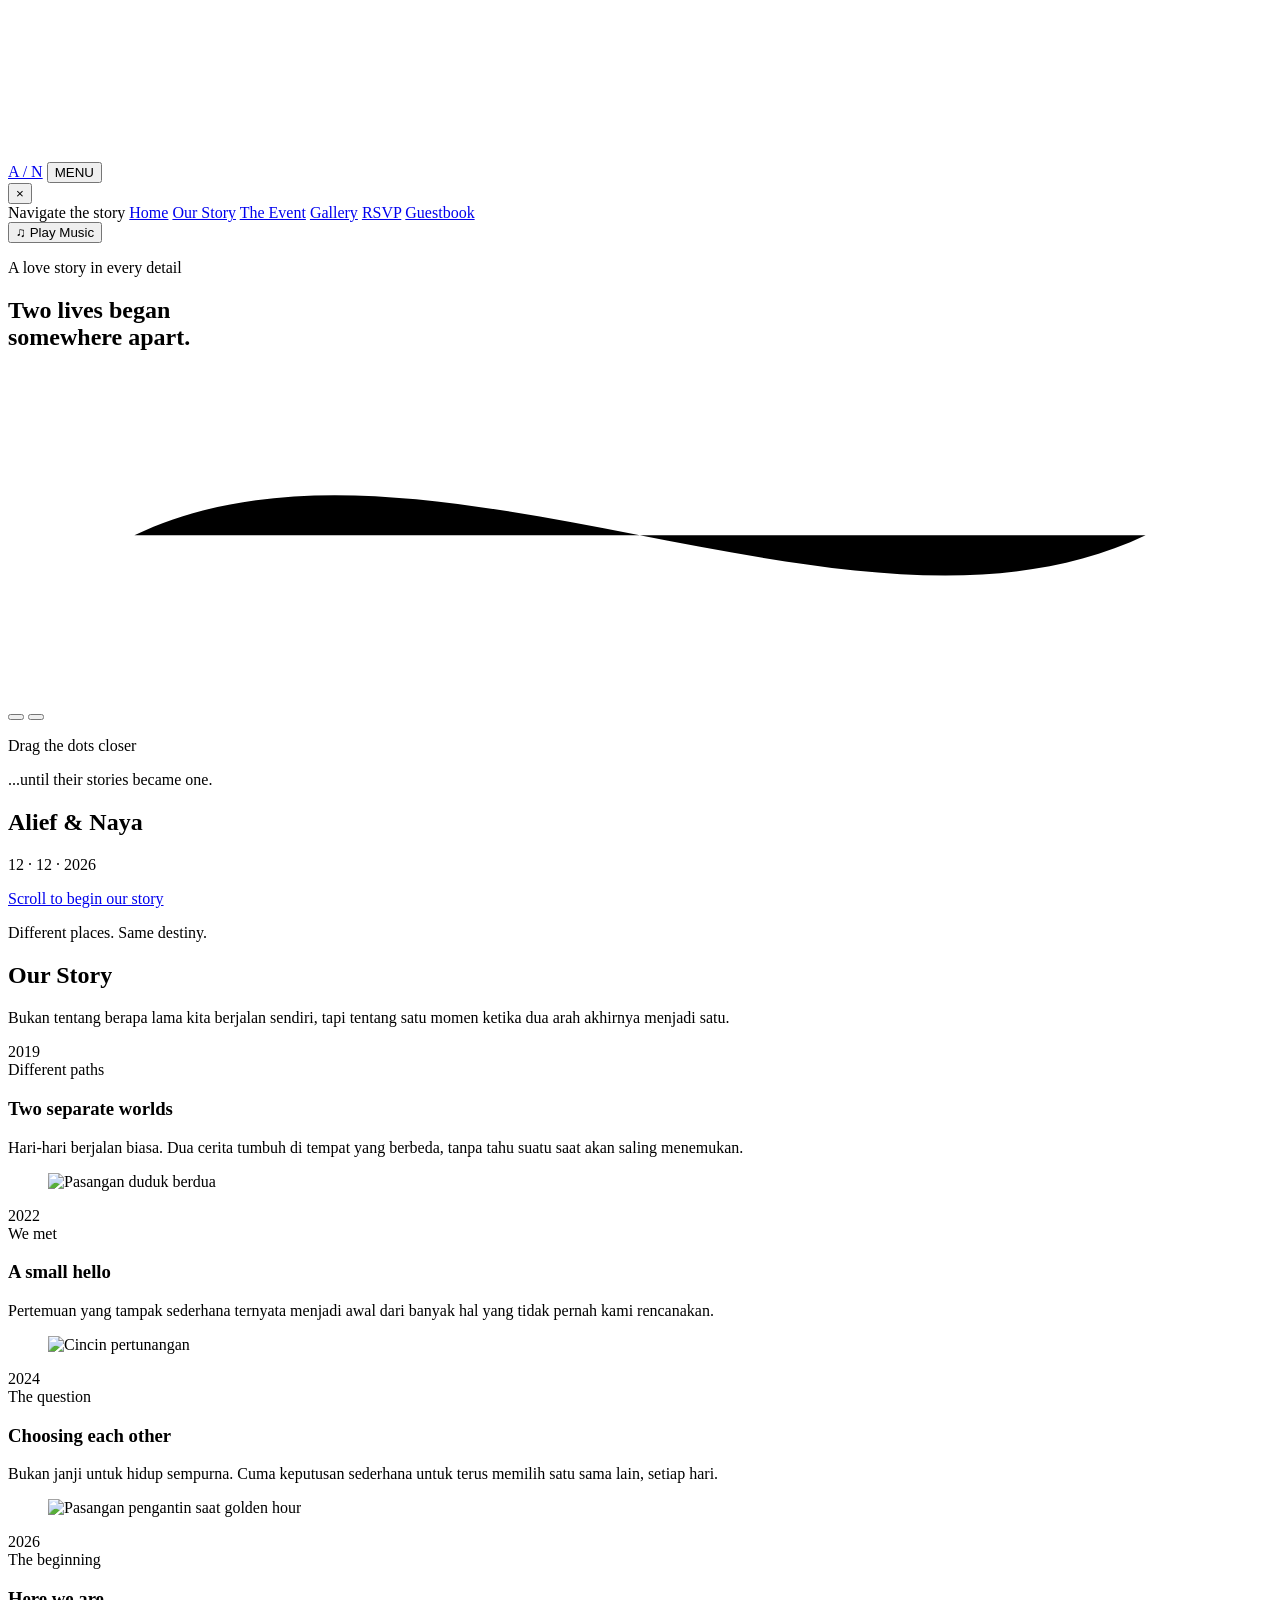
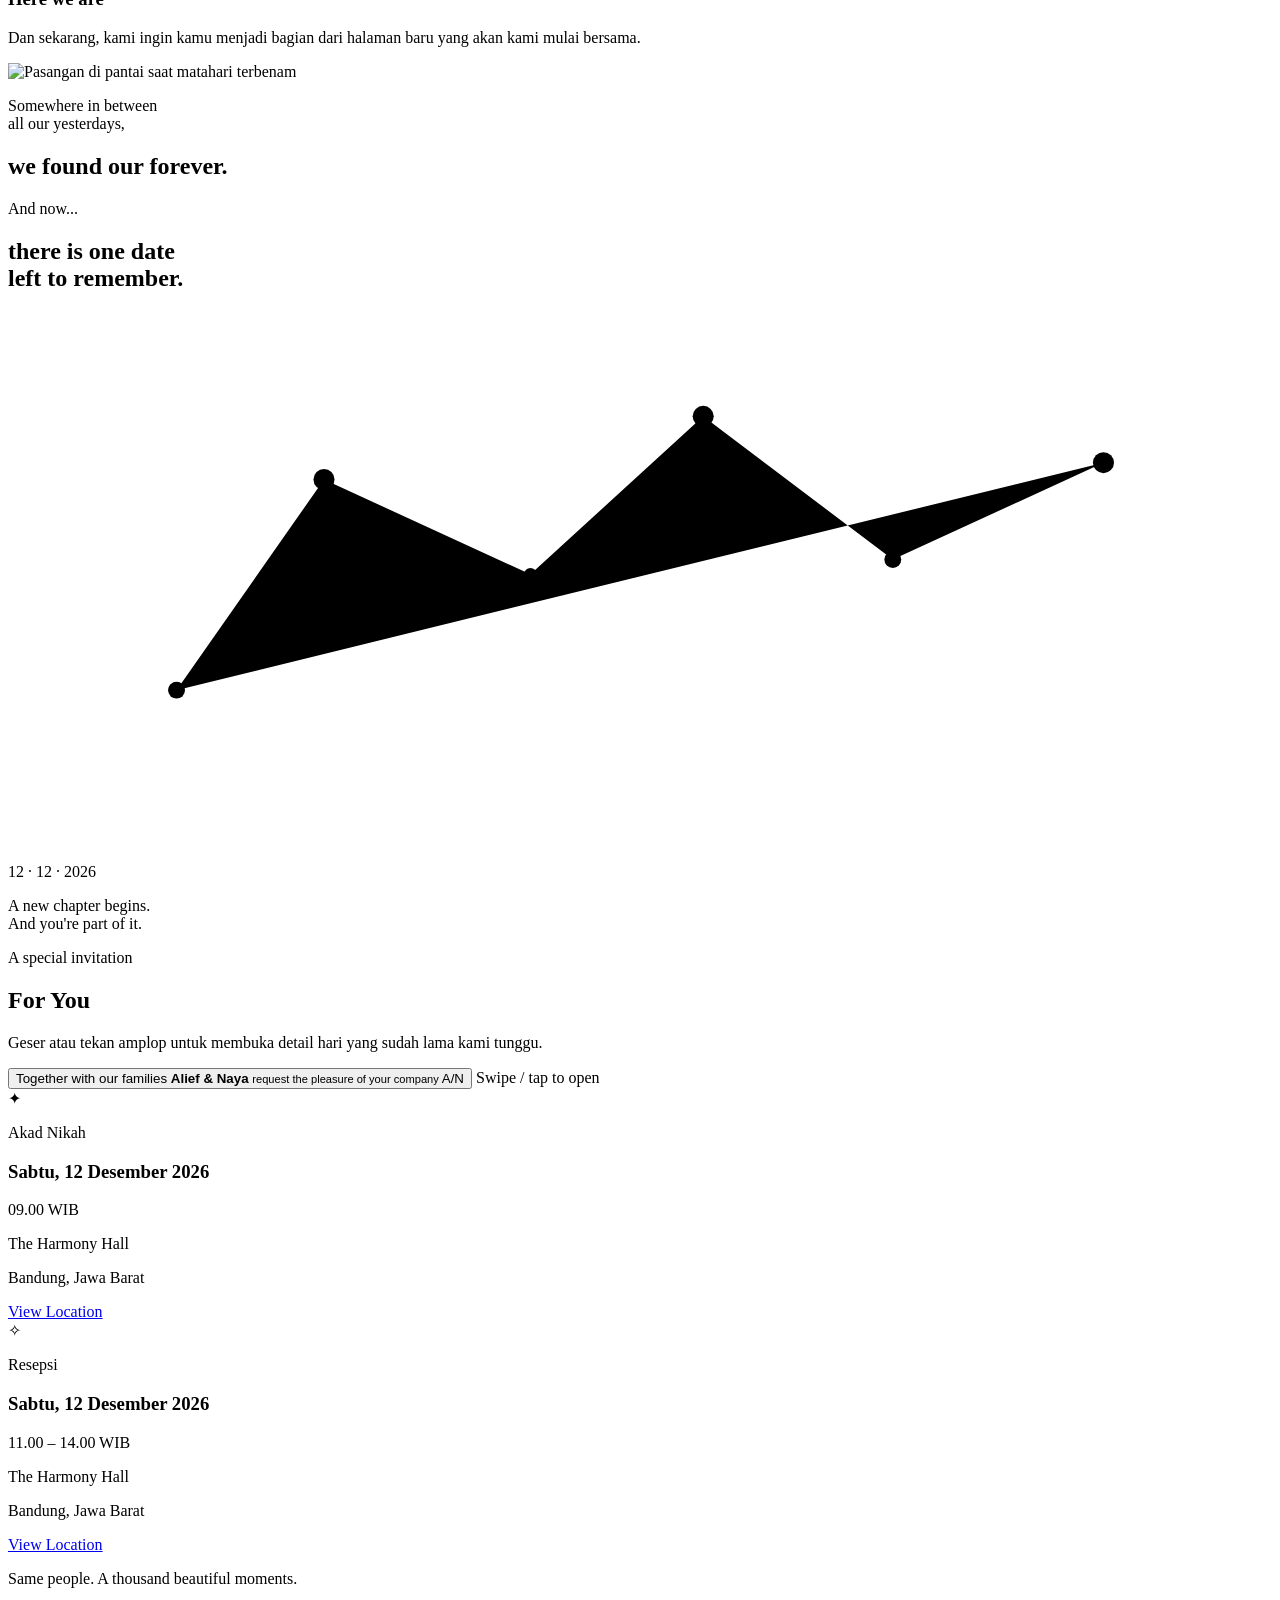
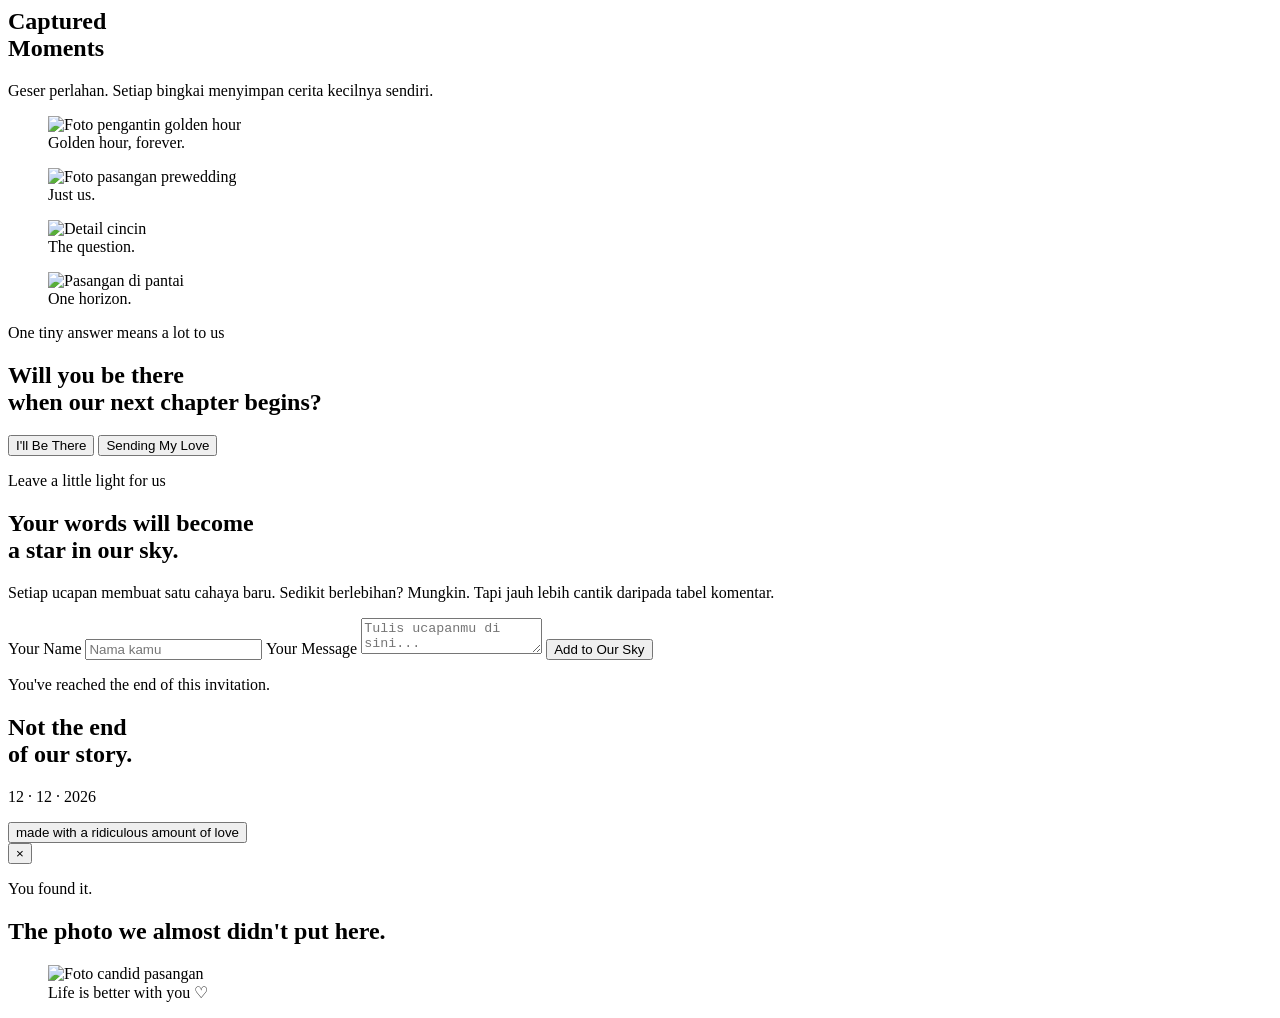
==== index.html @ de4d6153 "feat: add interactive wedding invitation layout" ====
<!doctype html>
<html lang="id">
<head>
  <meta charset="UTF-8" />
  <meta name="viewport" content="width=device-width, initial-scale=1.0" />
  <meta name="theme-color" content="#0c0d0d" />
  <meta name="description" content="Undangan pernikahan interaktif dengan pengalaman sinematik yang ringan dan mobile-first." />
  <title>Alief & Naya — Wedding Invitation</title>
  <link rel="preconnect" href="https://fonts.googleapis.com">
  <link rel="preconnect" href="https://fonts.gstatic.com" crossorigin>
  <link href="https://fonts.googleapis.com/css2?family=Cormorant+Garamond:ital,wght@0,400;0,500;0,600;1,400&family=Manrope:wght@400;500;600&display=swap" rel="stylesheet">
  <link rel="stylesheet" href="./styles.css" />
</head>
<body>
  <canvas id="starfield" aria-hidden="true"></canvas>

  <header class="site-header" id="siteHeader">
    <a href="#opening" class="monogram" aria-label="Kembali ke awal">A / N</a>
    <button class="menu-button" id="menuButton" aria-label="Buka menu" aria-expanded="false">MENU</button>
  </header>

  <nav class="menu-overlay" id="menuOverlay" aria-hidden="true">
    <button class="menu-close" id="menuClose" aria-label="Tutup menu">×</button>
    <div class="menu-inner">
      <span class="eyebrow">Navigate the story</span>
      <a href="#opening">Home</a>
      <a href="#story">Our Story</a>
      <a href="#event">The Event</a>
      <a href="#gallery">Gallery</a>
      <a href="#rsvp">RSVP</a>
      <a href="#guestbook">Guestbook</a>
    </div>
    <button class="music-control" id="musicControl" type="button" aria-pressed="false">
      <span class="music-disc">♫</span>
      <span id="musicLabel">Play Music</span>
    </button>
  </nav>

  <main>
    <section class="section dark opening" id="opening">
      <div class="grain" aria-hidden="true"></div>
      <div class="opening-content">
        <p class="eyebrow reveal-up">A love story in every detail</p>
        <h1 class="opening-title reveal-up">Two lives began<br>somewhere apart.</h1>
        <div class="paths-stage" id="pathsStage" aria-label="Tarik kedua titik agar saling mendekat">
          <svg class="paths-line" viewBox="0 0 1000 260" preserveAspectRatio="none" aria-hidden="true">
            <path id="pathConnector" d="M 100 130 C 330 20, 670 240, 900 130" />
          </svg>
          <button class="life-dot dot-left" id="dotLeft" aria-label="Titik pertama"><span></span></button>
          <button class="life-dot dot-right" id="dotRight" aria-label="Titik kedua"><span></span></button>
          <div class="meeting-flare" id="meetingFlare" aria-hidden="true"></div>
        </div>
        <p class="drag-copy" id="dragCopy">Drag the dots closer</p>
        <div class="names-reveal" id="namesReveal" aria-hidden="true">
          <span class="eyebrow">...until their stories became one.</span>
          <h2>Alief <span>&</span> Naya</h2>
          <p>12 · 12 · 2026</p>
        </div>
        <a class="scroll-cue" href="#story" aria-label="Mulai cerita">
          <span>Scroll to begin our story</span>
          <i></i>
        </a>
      </div>
    </section>

    <section class="section light story" id="story">
      <div class="section-shell story-shell">
        <div class="story-heading section-heading reveal-on-scroll">
          <p class="eyebrow">Different places. Same destiny.</p>
          <h2>Our Story</h2>
          <p class="lead">Bukan tentang berapa lama kita berjalan sendiri, tapi tentang satu momen ketika dua arah akhirnya menjadi satu.</p>
        </div>

        <div class="timeline">
          <div class="timeline-line" aria-hidden="true"><span></span></div>

          <article class="timeline-item left reveal-on-scroll">
            <div class="timeline-year">2019</div>
            <div class="timeline-copy">
              <span class="eyebrow">Different paths</span>
              <h3>Two separate worlds</h3>
              <p>Hari-hari berjalan biasa. Dua cerita tumbuh di tempat yang berbeda, tanpa tahu suatu saat akan saling menemukan.</p>
            </div>
            <figure class="photo-frame portrait">
              <img loading="lazy" decoding="async" src="https://images.unsplash.com/photo-1578359219991-efe67fa63626?auto=format&fit=crop&w=900&q=72" alt="Pasangan duduk berdua" />
            </figure>
          </article>

          <article class="timeline-item right reveal-on-scroll">
            <div class="timeline-year">2022</div>
            <div class="timeline-copy">
              <span class="eyebrow">We met</span>
              <h3>A small hello</h3>
              <p>Pertemuan yang tampak sederhana ternyata menjadi awal dari banyak hal yang tidak pernah kami rencanakan.</p>
            </div>
            <figure class="photo-frame square">
              <img loading="lazy" decoding="async" src="https://images.unsplash.com/photo-1529519195486-16945f0fb37f?auto=format&fit=crop&w=900&q=72" alt="Cincin pertunangan" />
            </figure>
          </article>

          <article class="timeline-item left reveal-on-scroll">
            <div class="timeline-year">2024</div>
            <div class="timeline-copy">
              <span class="eyebrow">The question</span>
              <h3>Choosing each other</h3>
              <p>Bukan janji untuk hidup sempurna. Cuma keputusan sederhana untuk terus memilih satu sama lain, setiap hari.</p>
            </div>
            <figure class="photo-frame landscape">
              <img loading="lazy" decoding="async" src="https://images.unsplash.com/photo-1761211488173-a7154314420a?auto=format&fit=crop&w=1100&q=72" alt="Pasangan pengantin saat golden hour" />
            </figure>
          </article>

          <article class="timeline-item right finale reveal-on-scroll">
            <div class="timeline-year">2026</div>
            <div class="timeline-copy">
              <span class="eyebrow">The beginning</span>
              <h3>Here we are</h3>
              <p>Dan sekarang, kami ingin kamu menjadi bagian dari halaman baru yang akan kami mulai bersama.</p>
            </div>
          </article>
        </div>
      </div>
    </section>

    <section class="section photo-story" aria-label="Momen cerita">
      <img class="story-backdrop" loading="lazy" decoding="async" src="https://images.unsplash.com/photo-1768611263523-66d8eedcfcf7?auto=format&fit=crop&w=1600&q=74" alt="Pasangan di pantai saat matahari terbenam" />
      <div class="photo-story-overlay"></div>
      <div class="photo-story-copy reveal-on-scroll">
        <p>Somewhere in between<br>all our yesterdays,</p>
        <h2>we found our forever.</h2>
      </div>
    </section>

    <section class="section dark date-scene" id="dateScene">
      <div class="date-inner reveal-on-scroll">
        <p class="eyebrow">And now...</p>
        <h2>there is one date<br>left to remember.</h2>
        <div class="constellation" aria-hidden="true">
          <svg viewBox="0 0 600 260">
            <path d="M80 180 L150 80 L248 125 L330 50 L420 118 L520 72" />
            <circle cx="80" cy="180" r="4" />
            <circle cx="150" cy="80" r="5" />
            <circle cx="248" cy="125" r="3" />
            <circle cx="330" cy="50" r="5" />
            <circle cx="420" cy="118" r="4" />
            <circle cx="520" cy="72" r="5" />
          </svg>
        </div>
        <div class="wedding-date">12 · 12 · 2026</div>
        <p class="date-note">A new chapter begins.<br>And you're part of it.</p>
      </div>
    </section>

    <section class="section invitation-section" id="event">
      <div class="invitation-wrap">
        <div class="invitation-intro reveal-on-scroll">
          <p class="eyebrow">A special invitation</p>
          <h2>For You</h2>
          <p>Geser atau tekan amplop untuk membuka detail hari yang sudah lama kami tunggu.</p>
        </div>

        <div class="envelope-stage reveal-on-scroll" id="envelopeStage">
          <button class="envelope" id="envelope" type="button" aria-expanded="false" aria-label="Buka undangan">
            <span class="envelope-back"></span>
            <span class="letter-card">
              <span class="eyebrow">Together with our families</span>
              <strong>Alief & Naya</strong>
              <small>request the pleasure of your company</small>
            </span>
            <span class="envelope-front"></span>
            <span class="envelope-flap"></span>
            <span class="wax-seal">A/N</span>
          </button>
          <span class="swipe-hint">Swipe / tap to open</span>
        </div>

        <div class="event-cards" id="eventCards">
          <article class="event-card reveal-on-scroll">
            <span class="event-icon">✦</span>
            <p class="eyebrow">Akad Nikah</p>
            <h3>Sabtu, 12 Desember 2026</h3>
            <p>09.00 WIB</p>
            <div class="event-divider"></div>
            <p class="venue">The Harmony Hall</p>
            <p>Bandung, Jawa Barat</p>
            <a class="pill-button" href="https://maps.google.com" target="_blank" rel="noreferrer">View Location</a>
          </article>

          <article class="event-card reveal-on-scroll">
            <span class="event-icon">✧</span>
            <p class="eyebrow">Resepsi</p>
            <h3>Sabtu, 12 Desember 2026</h3>
            <p>11.00 – 14.00 WIB</p>
            <div class="event-divider"></div>
            <p class="venue">The Harmony Hall</p>
            <p>Bandung, Jawa Barat</p>
            <a class="pill-button" href="https://maps.google.com" target="_blank" rel="noreferrer">View Location</a>
          </article>
        </div>
      </div>
    </section>

    <section class="section dark gallery-section" id="gallery">
      <div class="section-shell gallery-shell">
        <div class="gallery-heading reveal-on-scroll">
          <p class="eyebrow">Same people. A thousand beautiful moments.</p>
          <h2>Captured<br>Moments</h2>
          <p>Geser perlahan. Setiap bingkai menyimpan cerita kecilnya sendiri.</p>
        </div>

        <div class="gallery-track" id="galleryTrack" tabindex="0" aria-label="Galeri foto">
          <figure class="gallery-card tilt-a">
            <img loading="lazy" decoding="async" src="https://images.unsplash.com/photo-1761211488173-a7154314420a?auto=format&fit=crop&w=900&q=72" alt="Foto pengantin golden hour" />
            <figcaption>Golden hour, forever.</figcaption>
          </figure>
          <figure class="gallery-card tilt-b">
            <img loading="lazy" decoding="async" src="https://images.unsplash.com/photo-1578359219991-efe67fa63626?auto=format&fit=crop&w=900&q=72" alt="Foto pasangan prewedding" />
            <figcaption>Just us.</figcaption>
          </figure>
          <figure class="gallery-card tilt-c">
            <img loading="lazy" decoding="async" src="https://images.unsplash.com/photo-1529519195486-16945f0fb37f?auto=format&fit=crop&w=900&q=72" alt="Detail cincin" />
            <figcaption>The question.</figcaption>
          </figure>
          <figure class="gallery-card tilt-a">
            <img loading="lazy" decoding="async" src="https://images.unsplash.com/photo-1768611263523-66d8eedcfcf7?auto=format&fit=crop&w=900&q=72" alt="Pasangan di pantai" />
            <figcaption>One horizon.</figcaption>
          </figure>
        </div>

        <div class="gallery-progress" aria-hidden="true"><span id="galleryProgress"></span></div>
      </div>
    </section>

    <section class="section light rsvp-section" id="rsvp">
      <div class="rsvp-inner reveal-on-scroll">
        <p class="eyebrow">One tiny answer means a lot to us</p>
        <h2>Will you be there<br>when our next chapter begins?</h2>
        <div class="rsvp-buttons" role="group" aria-label="Konfirmasi kehadiran">
          <button class="rsvp-option primary" data-rsvp="hadir">I'll Be There</button>
          <button class="rsvp-option secondary" data-rsvp="tidak">Sending My Love</button>
        </div>
        <p class="rsvp-response" id="rsvpResponse" aria-live="polite"></p>
      </div>
    </section>

    <section class="section dark guestbook-section" id="guestbook">
      <div class="section-shell guestbook-shell">
        <div class="guestbook-intro reveal-on-scroll">
          <p class="eyebrow">Leave a little light for us</p>
          <h2>Your words will become<br>a star in our sky.</h2>
          <p>Setiap ucapan membuat satu cahaya baru. Sedikit berlebihan? Mungkin. Tapi jauh lebih cantik daripada tabel komentar.</p>
        </div>

        <div class="wish-sky" id="wishSky" aria-label="Langit ucapan tamu"></div>

        <form class="wish-form reveal-on-scroll" id="wishForm">
          <label>
            <span>Your Name</span>
            <input id="guestName" name="guestName" type="text" maxlength="40" placeholder="Nama kamu" required />
          </label>
          <label>
            <span>Your Message</span>
            <textarea id="guestMessage" name="guestMessage" maxlength="180" placeholder="Tulis ucapanmu di sini..." required></textarea>
          </label>
          <button class="pill-button solid" type="submit">Add to Our Sky</button>
        </form>
      </div>
    </section>

    <section class="section dark closing-section" id="closing">
      <div class="closing-inner reveal-on-scroll">
        <div class="closing-constellation" aria-hidden="true">
          <span></span><span></span><span></span><span></span><span></span><span></span>
        </div>
        <p class="eyebrow">You've reached the end of this invitation.</p>
        <h2>Not the end<br>of our story.</h2>
        <p class="closing-date">12 · 12 · 2026</p>
        <button class="secret-trigger" id="secretTrigger" type="button">made with a ridiculous amount of love</button>
        <div class="infinite-line" aria-hidden="true"><span></span></div>
      </div>
    </section>
  </main>

  <div class="secret-modal" id="secretModal" aria-hidden="true">
    <button class="secret-close" id="secretClose" aria-label="Tutup foto rahasia">×</button>
    <div class="secret-card">
      <p class="eyebrow">You found it.</p>
      <h2>The photo we almost didn't put here.</h2>
      <figure>
        <img loading="lazy" decoding="async" src="https://images.unsplash.com/photo-1578359219991-efe67fa63626?auto=format&fit=crop&w=1000&q=76" alt="Foto candid pasangan" />
        <figcaption>Life is better with you ♡</figcaption>
      </figure>
    </div>
  </div>

  <audio id="backgroundMusic" preload="none" loop>
    <!-- Ganti src dengan file musik milikmu sendiri. -->
  </audio>

  <script src="./script.js" defer></script>
</body>
</html>
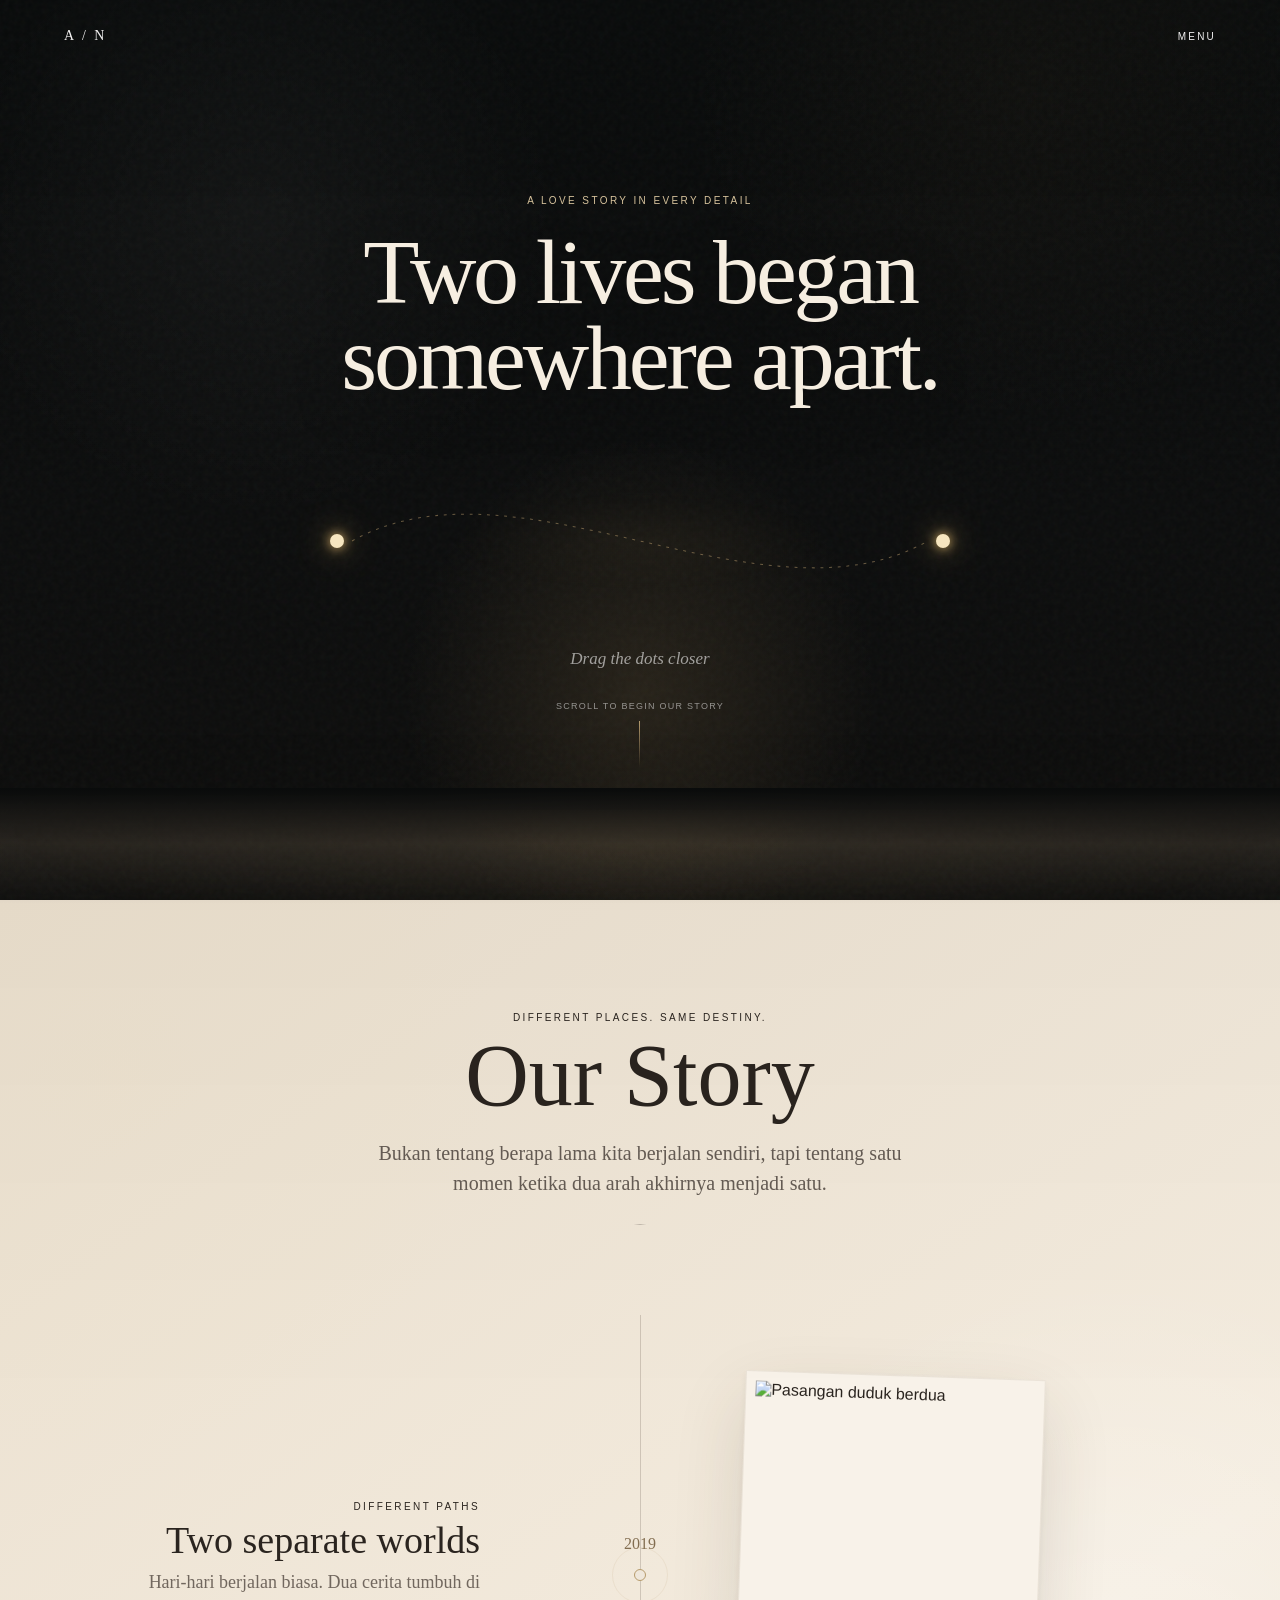
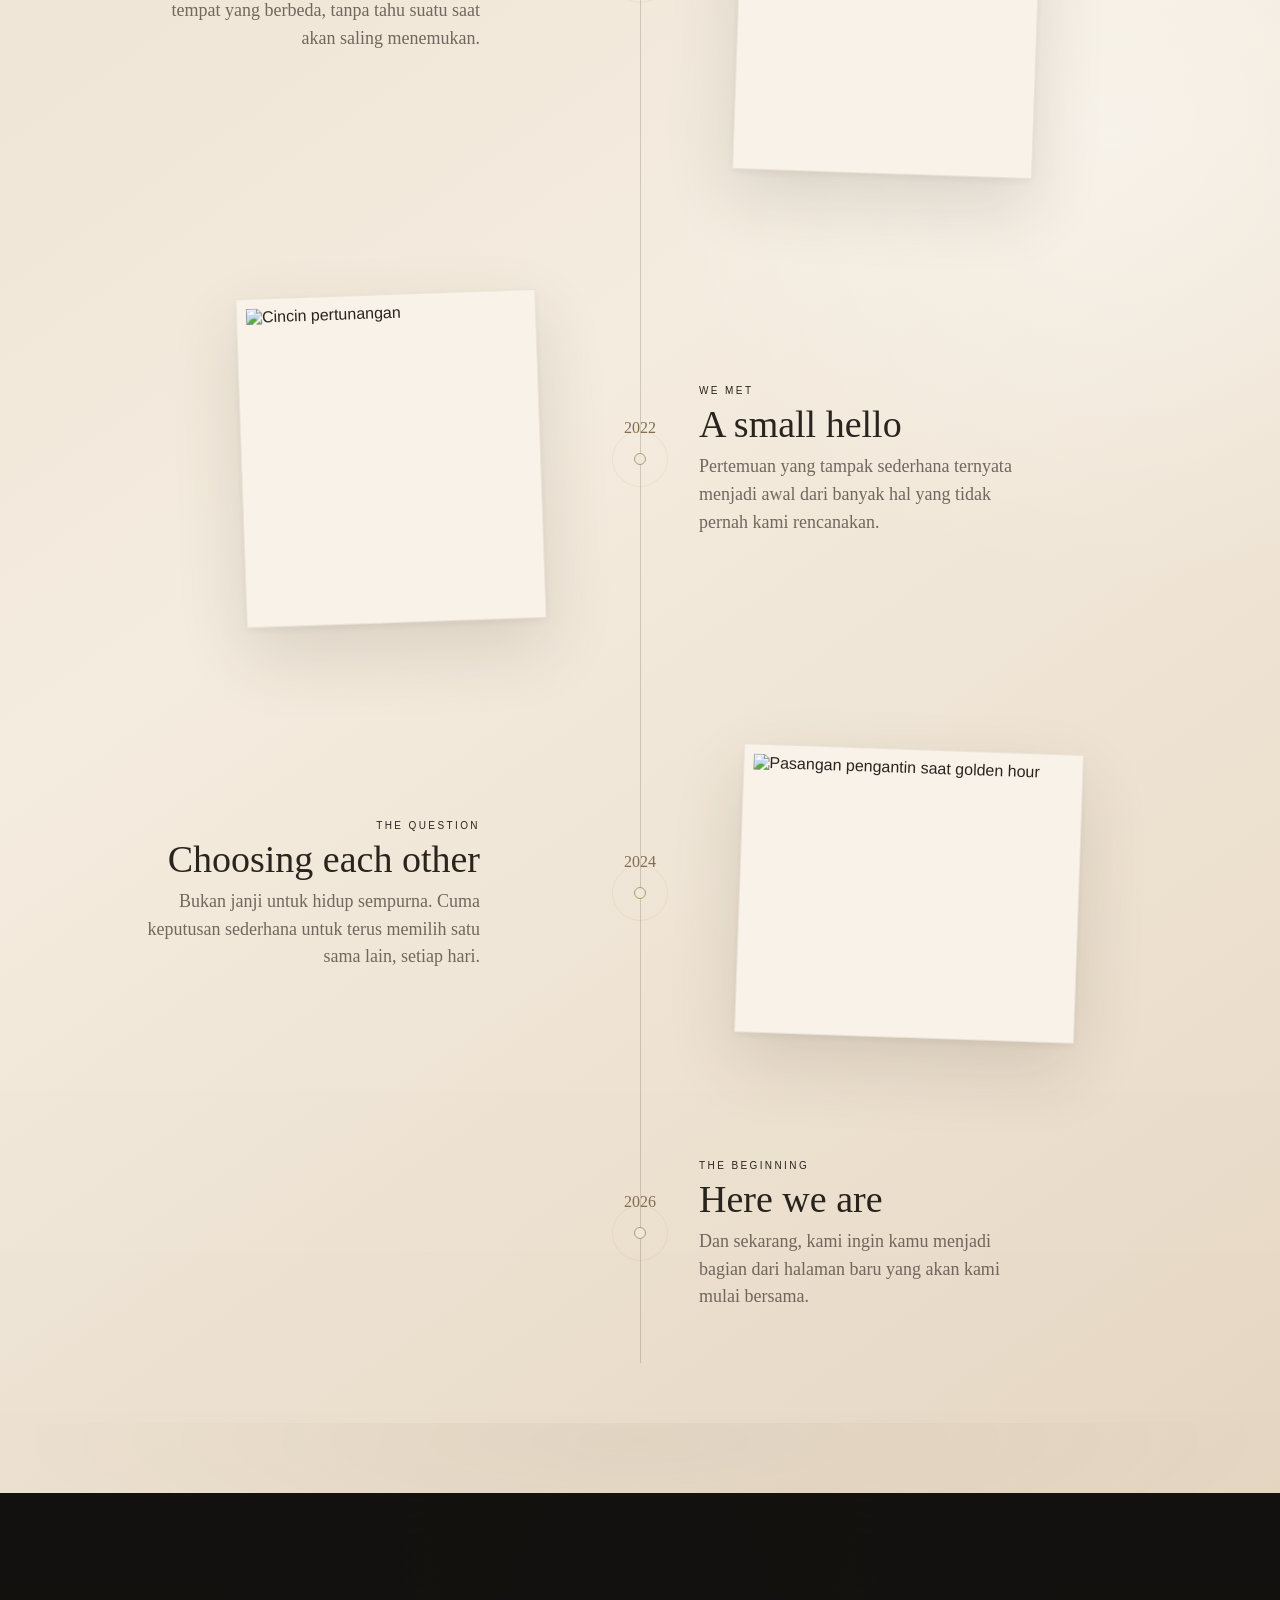
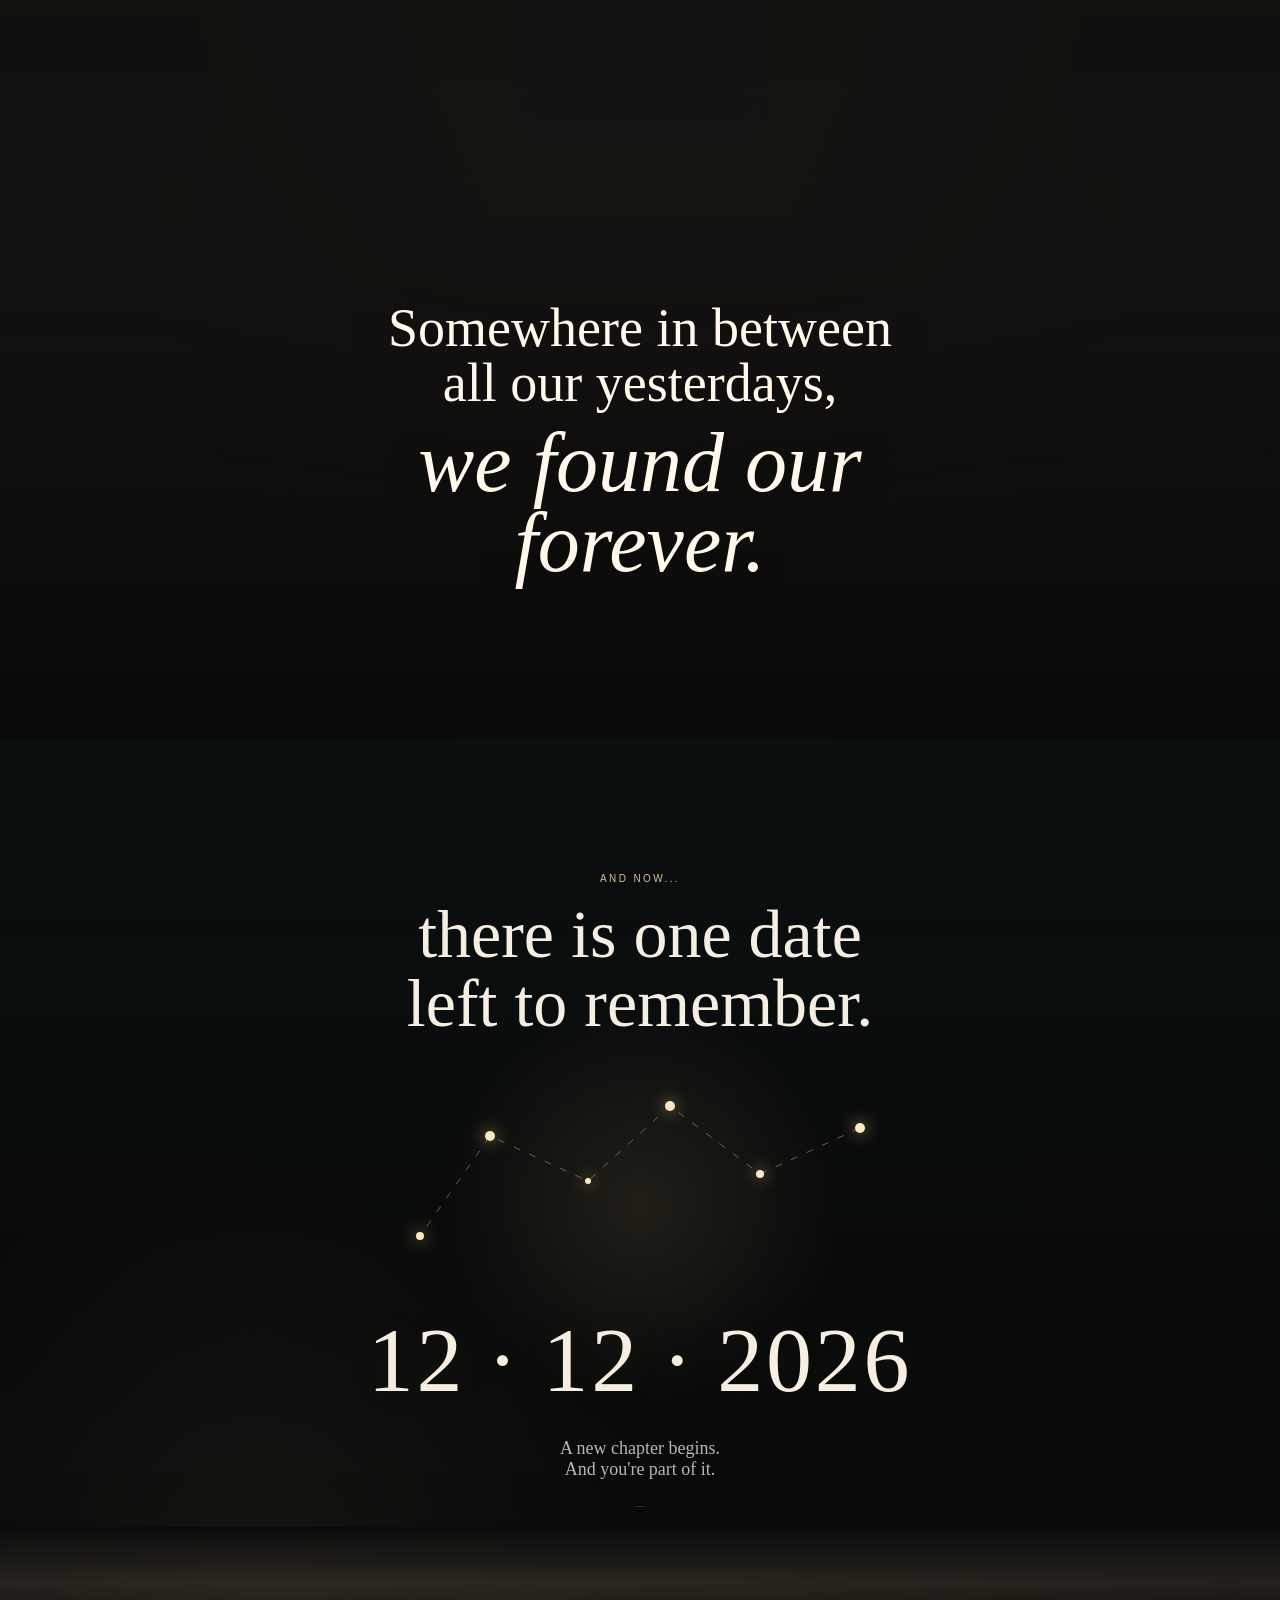
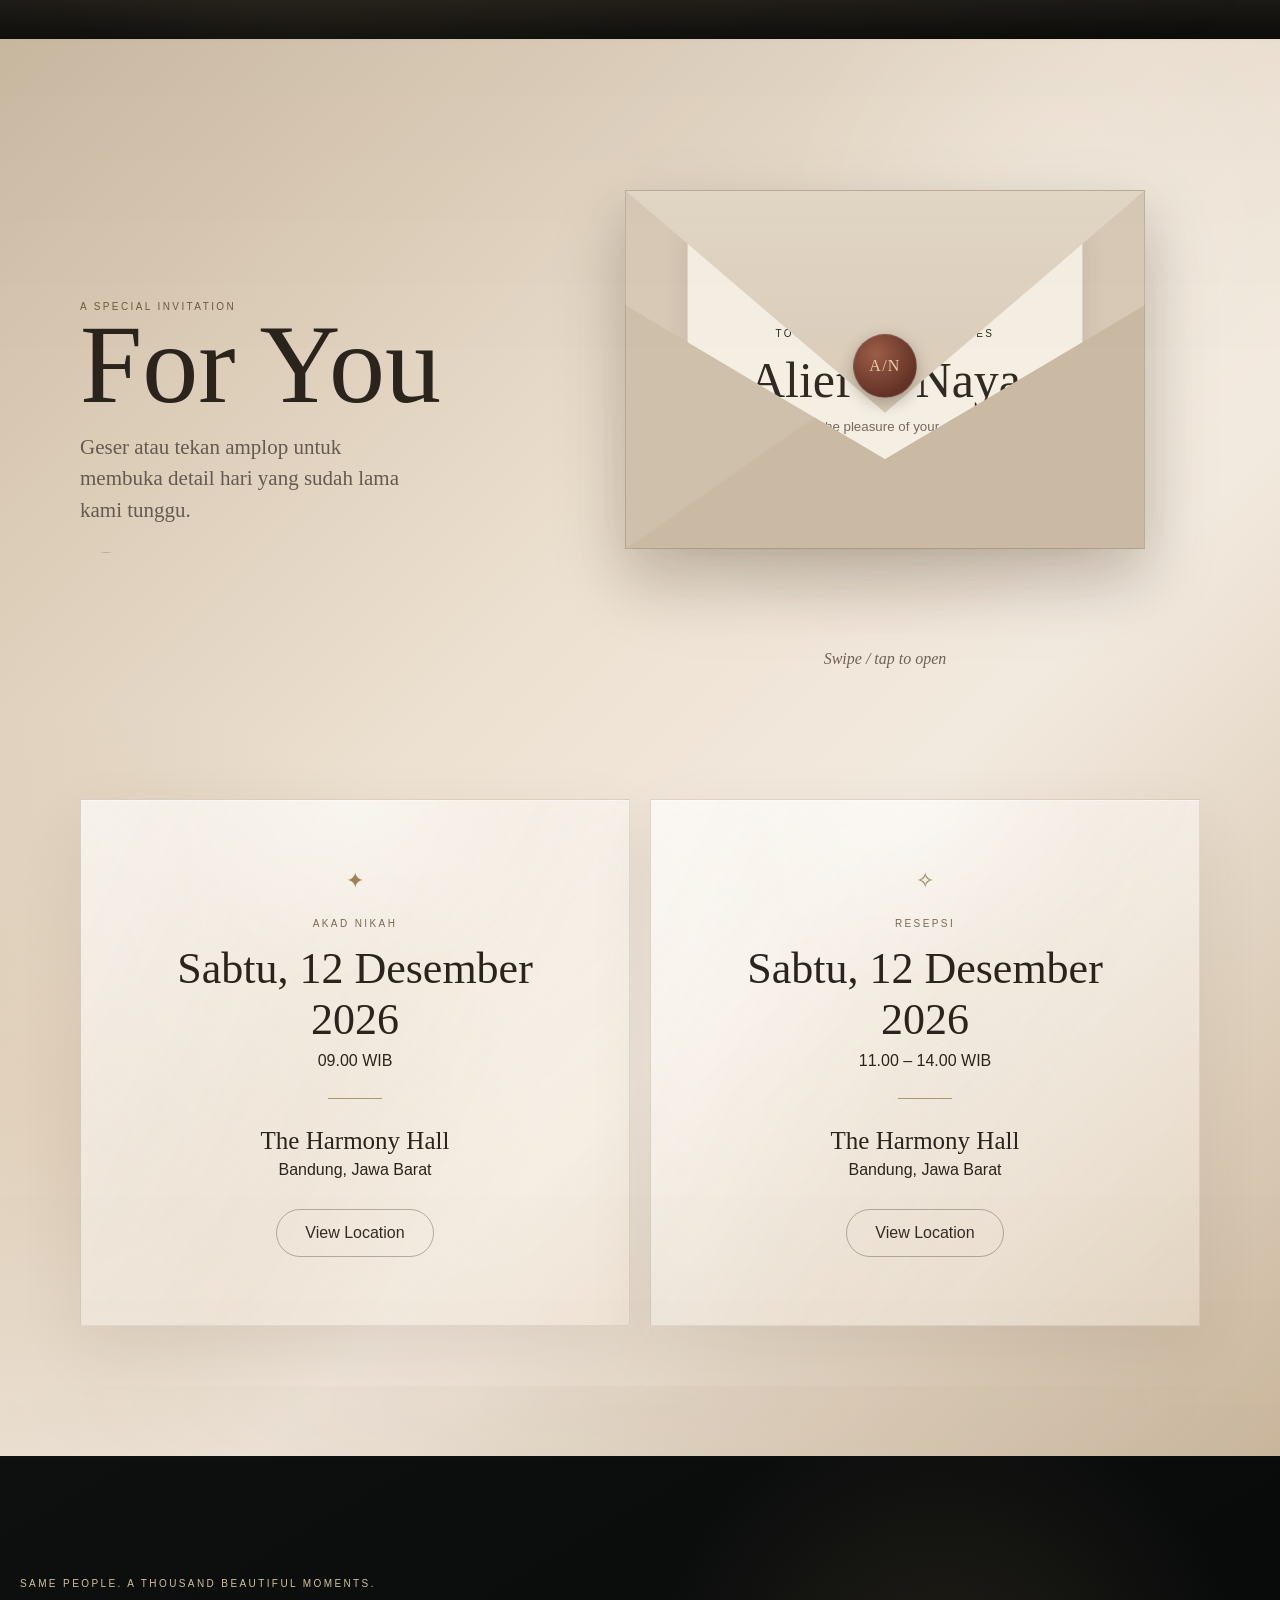
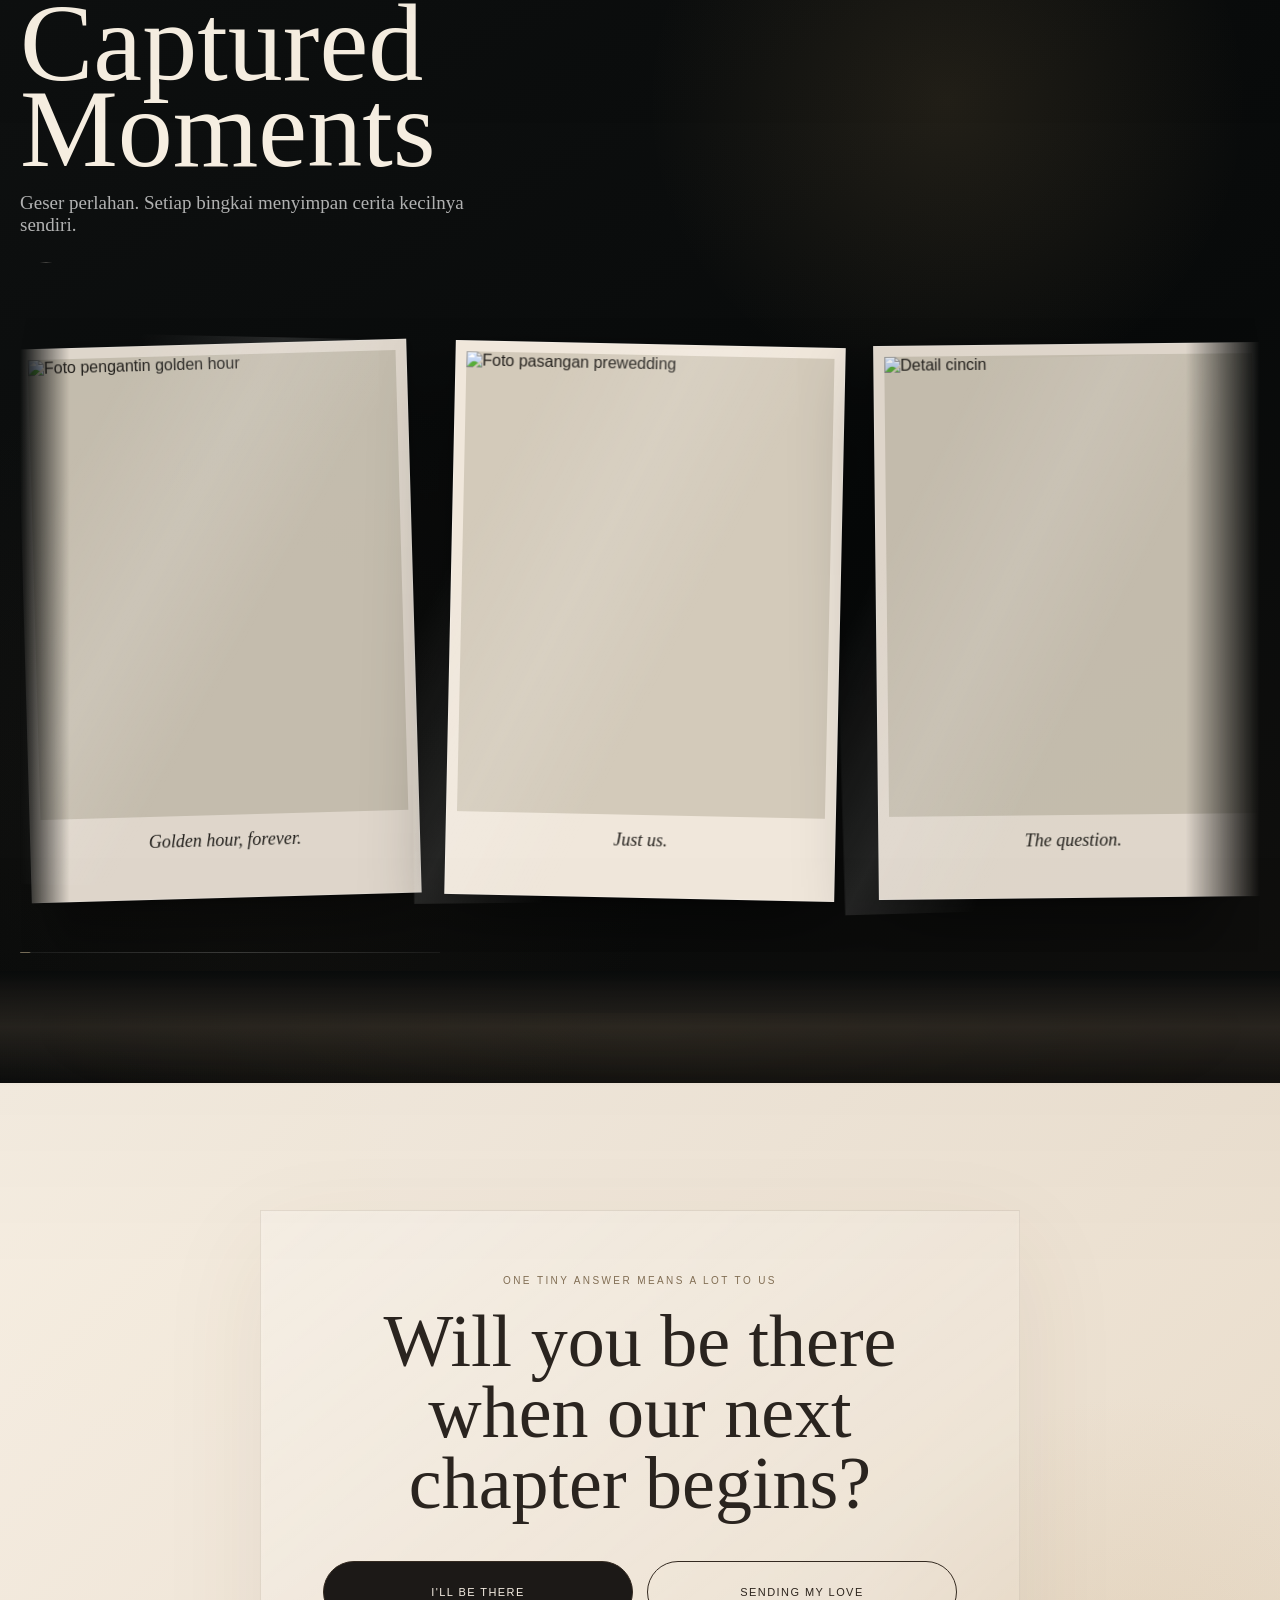
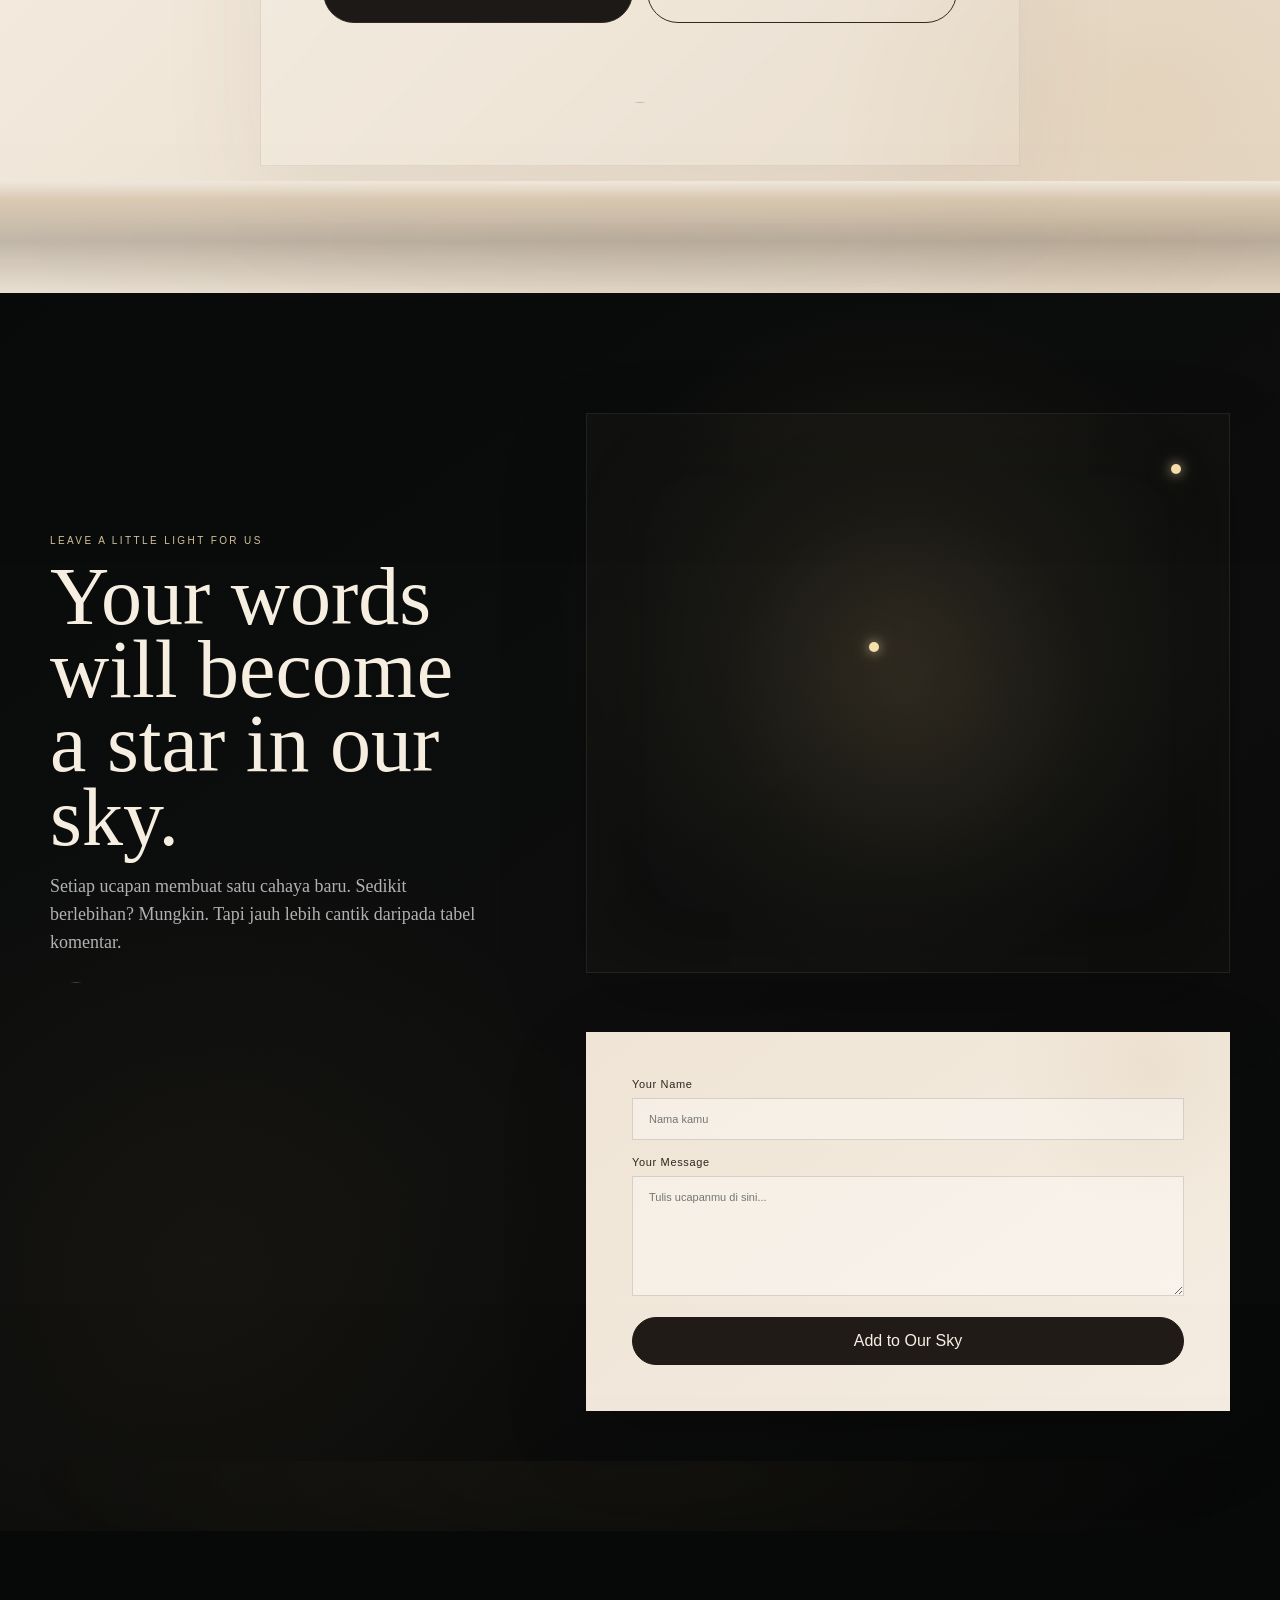
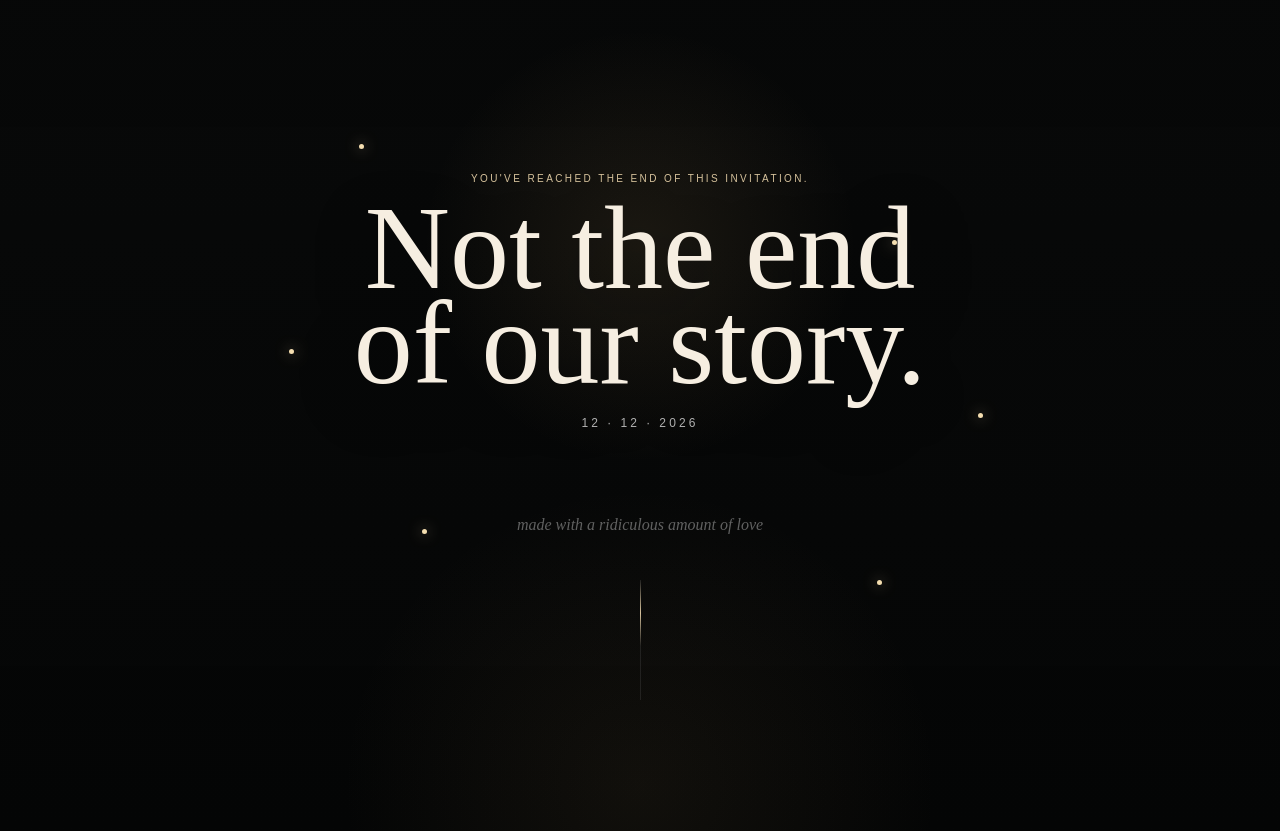
==== commit 4c97326b: "feat: enable premium visual and motion layers" ====
--- a/index.html
+++ b/index.html
@@ -10,6 +10,7 @@
   <link rel="preconnect" href="https://fonts.gstatic.com" crossorigin>
   <link href="https://fonts.googleapis.com/css2?family=Cormorant+Garamond:ital,wght@0,400;0,500;0,600;1,400&family=Manrope:wght@400;500;600&display=swap" rel="stylesheet">
   <link rel="stylesheet" href="./styles.css" />
+  <link rel="stylesheet" href="./premium.css" />
 </head>
 <body>
   <canvas id="starfield" aria-hidden="true"></canvas>
@@ -298,5 +299,6 @@
   </audio>
 
   <script src="./script.js" defer></script>
+  <script src="./premium.js" defer></script>
 </body>
 </html>
--- a/styles.css
+++ b/styles.css
@@ -0,0 +1,1642 @@
+:root {
+  --ink: #101111;
+  --ink-soft: #1a1b1a;
+  --paper: #efe7db;
+  --paper-2: #e6dbcb;
+  --cream: #f7f0e6;
+  --gold: #b59a6b;
+  --gold-soft: #d6c29c;
+  --wine: #6f3535;
+  --text-soft: rgba(255, 255, 255, 0.68);
+  --serif: "Cormorant Garamond", Georgia, serif;
+  --sans: "Manrope", Arial, sans-serif;
+  --ease: cubic-bezier(.22, 1, .36, 1);
+  --header-h: 72px;
+}
+
+* {
+  box-sizing: border-box;
+}
+
+html {
+  scroll-behavior: smooth;
+  background: var(--ink);
+}
+
+body {
+  margin: 0;
+  font-family: var(--sans);
+  color: #fff;
+  background: var(--ink);
+  overflow-x: hidden;
+  -webkit-font-smoothing: antialiased;
+  text-rendering: optimizeLegibility;
+}
+
+body.menu-open,
+body.modal-open {
+  overflow: hidden;
+}
+
+button,
+a,
+input,
+textarea {
+  font: inherit;
+}
+
+button,
+a {
+  -webkit-tap-highlight-color: transparent;
+}
+
+img {
+  display: block;
+  width: 100%;
+}
+
+button {
+  color: inherit;
+}
+
+::selection {
+  background: var(--gold);
+  color: var(--ink);
+}
+
+#starfield {
+  position: fixed;
+  inset: 0;
+  width: 100%;
+  height: 100%;
+  pointer-events: none;
+  z-index: 0;
+  opacity: .82;
+}
+
+.site-header {
+  position: fixed;
+  inset: 0 0 auto 0;
+  z-index: 50;
+  height: var(--header-h);
+  display: flex;
+  align-items: center;
+  justify-content: space-between;
+  padding: 0 clamp(20px, 5vw, 64px);
+  mix-blend-mode: difference;
+  color: #fff;
+  pointer-events: none;
+}
+
+.site-header > * {
+  pointer-events: auto;
+}
+
+.monogram,
+.menu-button {
+  color: inherit;
+  text-decoration: none;
+  background: transparent;
+  border: 0;
+  font-family: var(--serif);
+  letter-spacing: .18em;
+  font-size: 14px;
+}
+
+.menu-button {
+  cursor: pointer;
+  padding: 12px 0 12px 16px;
+  font-family: var(--sans);
+  font-size: 10px;
+  letter-spacing: .22em;
+}
+
+.menu-overlay {
+  position: fixed;
+  inset: 0;
+  z-index: 100;
+  background:
+    radial-gradient(circle at 20% 80%, rgba(181, 154, 107, .13), transparent 28%),
+    linear-gradient(135deg, #101111, #080909 70%);
+  display: grid;
+  place-items: center;
+  opacity: 0;
+  visibility: hidden;
+  transform: translateY(-12px);
+  transition: opacity .4s var(--ease), transform .4s var(--ease), visibility .4s;
+}
+
+.menu-overlay.open {
+  opacity: 1;
+  visibility: visible;
+  transform: translateY(0);
+}
+
+.menu-inner {
+  display: flex;
+  flex-direction: column;
+  gap: 12px;
+  text-align: left;
+  width: min(78vw, 520px);
+}
+
+.menu-inner .eyebrow {
+  margin-bottom: 18px;
+  color: var(--gold-soft);
+}
+
+.menu-inner a {
+  color: #f7f0e6;
+  text-decoration: none;
+  font-family: var(--serif);
+  font-size: clamp(38px, 7vw, 72px);
+  line-height: .95;
+  transition: transform .25s var(--ease), color .25s ease;
+}
+
+.menu-inner a:hover,
+.menu-inner a:focus-visible {
+  transform: translateX(10px);
+  color: var(--gold-soft);
+}
+
+.menu-close,
+.secret-close {
+  position: absolute;
+  top: 24px;
+  right: clamp(20px, 5vw, 64px);
+  border: 0;
+  background: none;
+  color: #fff;
+  font-family: var(--serif);
+  font-size: 38px;
+  cursor: pointer;
+}
+
+.music-control {
+  position: absolute;
+  left: clamp(20px, 5vw, 64px);
+  bottom: 32px;
+  border: 0;
+  background: transparent;
+  color: #eee7da;
+  display: flex;
+  align-items: center;
+  gap: 12px;
+  cursor: pointer;
+  font-size: 12px;
+}
+
+.music-disc {
+  width: 42px;
+  height: 42px;
+  border: 1px solid rgba(255, 255, 255, .25);
+  border-radius: 50%;
+  display: grid;
+  place-items: center;
+  color: var(--gold-soft);
+}
+
+.music-control[aria-pressed="true"] .music-disc {
+  animation: spin 6s linear infinite;
+}
+
+.section {
+  position: relative;
+  z-index: 1;
+}
+
+.dark {
+  background: rgba(11, 12, 12, .9);
+  color: #f6eee1;
+}
+
+.light {
+  background: var(--paper);
+  color: #2a241f;
+}
+
+.section-shell {
+  width: min(1180px, calc(100% - 40px));
+  margin: 0 auto;
+}
+
+.eyebrow {
+  margin: 0;
+  font-size: 10px;
+  line-height: 1.5;
+  text-transform: uppercase;
+  letter-spacing: .24em;
+}
+
+.reveal-on-scroll,
+.reveal-up {
+  opacity: 0;
+  transform: translate3d(0, 28px, 0);
+  transition: opacity .9s var(--ease), transform .9s var(--ease);
+}
+
+.reveal-on-scroll.visible,
+.reveal-up.visible {
+  opacity: 1;
+  transform: translate3d(0, 0, 0);
+}
+
+/* Opening */
+.opening {
+  min-height: 100svh;
+  overflow: hidden;
+  display: grid;
+  place-items: center;
+  background:
+    radial-gradient(circle at 50% 72%, rgba(181, 154, 107, .09), transparent 28%),
+    radial-gradient(circle at 20% 20%, rgba(255, 255, 255, .025), transparent 24%),
+    #0b0c0c;
+}
+
+.grain {
+  position: absolute;
+  inset: 0;
+  pointer-events: none;
+  opacity: .16;
+  background-image: url("data:image/svg+xml,%3Csvg viewBox='0 0 180 180' xmlns='http://www.w3.org/2000/svg'%3E%3Cfilter id='n'%3E%3CfeTurbulence type='fractalNoise' baseFrequency='.9' numOctaves='2' stitchTiles='stitch'/%3E%3C/filter%3E%3Crect width='100%25' height='100%25' filter='url(%23n)' opacity='.23'/%3E%3C/svg%3E");
+}
+
+.opening-content {
+  width: min(900px, 92vw);
+  padding: 100px 0 40px;
+  text-align: center;
+}
+
+.opening-content > .eyebrow {
+  color: var(--gold-soft);
+}
+
+.opening-title {
+  margin: 22px 0 30px;
+  font-family: var(--serif);
+  font-weight: 400;
+  font-size: clamp(48px, 8vw, 92px);
+  line-height: .93;
+  letter-spacing: -.035em;
+}
+
+.paths-stage {
+  position: relative;
+  width: min(720px, 86vw);
+  height: 220px;
+  margin: 12px auto 0;
+  touch-action: none;
+}
+
+.paths-line {
+  position: absolute;
+  inset: 0;
+  width: 100%;
+  height: 100%;
+  overflow: visible;
+}
+
+.paths-line path {
+  fill: none;
+  stroke: rgba(181, 154, 107, .54);
+  stroke-width: 1.2;
+  stroke-dasharray: 4 8;
+}
+
+.life-dot {
+  --x: 0px;
+  --y: 0px;
+  position: absolute;
+  top: 50%;
+  width: 56px;
+  height: 56px;
+  border: 0;
+  border-radius: 50%;
+  background: transparent;
+  transform: translate3d(var(--x), var(--y), 0) translateY(-50%);
+  cursor: grab;
+  z-index: 4;
+  will-change: transform;
+}
+
+.life-dot:active {
+  cursor: grabbing;
+}
+
+.life-dot span {
+  position: absolute;
+  inset: 50% auto auto 50%;
+  width: 14px;
+  height: 14px;
+  transform: translate(-50%, -50%);
+  border-radius: 50%;
+  background: #f7e6c0;
+  box-shadow: 0 0 12px #e9bf70, 0 0 32px rgba(233, 191, 112, .8), 0 0 70px rgba(233, 191, 112, .3);
+}
+
+.dot-left {
+  left: 4%;
+}
+
+.dot-right {
+  right: 4%;
+}
+
+.meeting-flare {
+  position: absolute;
+  top: 50%;
+  left: 50%;
+  width: 16px;
+  height: 16px;
+  border-radius: 50%;
+  transform: translate(-50%, -50%) scale(.2);
+  opacity: 0;
+  background: #fff5d8;
+  box-shadow: 0 0 30px #deb56f, 0 0 90px rgba(222, 181, 111, .55);
+  transition: opacity .55s ease, transform .7s var(--ease);
+}
+
+.paths-stage.united .meeting-flare {
+  opacity: 1;
+  transform: translate(-50%, -50%) scale(1);
+}
+
+.drag-copy {
+  margin: -2px 0 0;
+  color: rgba(255,255,255,.58);
+  font-family: var(--serif);
+  font-size: 17px;
+  font-style: italic;
+  transition: opacity .4s ease;
+}
+
+.paths-stage.united + .drag-copy {
+  opacity: 0;
+}
+
+.names-reveal {
+  display: grid;
+  gap: 10px;
+  margin-top: -8px;
+  opacity: 0;
+  transform: translateY(16px);
+  max-height: 0;
+  overflow: hidden;
+  transition: opacity .8s var(--ease), transform .8s var(--ease), max-height .8s var(--ease), margin .8s var(--ease);
+}
+
+.names-reveal.show {
+  opacity: 1;
+  transform: translateY(0);
+  max-height: 180px;
+  margin-top: 16px;
+}
+
+.names-reveal .eyebrow {
+  color: var(--gold-soft);
+}
+
+.names-reveal h2 {
+  margin: 0;
+  font-family: var(--serif);
+  font-size: clamp(48px, 9vw, 84px);
+  line-height: .95;
+  font-weight: 400;
+}
+
+.names-reveal h2 span {
+  font-style: italic;
+  color: var(--gold-soft);
+}
+
+.names-reveal > p {
+  margin: 0;
+  font-size: 11px;
+  letter-spacing: .28em;
+}
+
+.scroll-cue {
+  margin: 40px auto 0;
+  color: rgba(255,255,255,.52);
+  text-decoration: none;
+  display: inline-flex;
+  flex-direction: column;
+  align-items: center;
+  gap: 10px;
+  font-size: 9px;
+  letter-spacing: .14em;
+  text-transform: uppercase;
+}
+
+.scroll-cue i {
+  width: 1px;
+  height: 46px;
+  background: linear-gradient(to bottom, var(--gold), transparent);
+  transform-origin: top;
+  animation: breathe 2.2s ease-in-out infinite;
+}
+
+/* Story */
+.story {
+  padding: 110px 0 130px;
+  background:
+    radial-gradient(circle at 12% 13%, rgba(181,154,107,.08), transparent 25%),
+    var(--paper);
+}
+
+.story-heading {
+  text-align: center;
+  width: min(650px, 100%);
+  margin: 0 auto 90px;
+}
+
+.section-heading h2,
+.gallery-heading h2,
+.guestbook-intro h2,
+.rsvp-inner h2,
+.closing-inner h2,
+.invitation-intro h2 {
+  font-family: var(--serif);
+  font-weight: 400;
+}
+
+.story-heading h2 {
+  margin: 7px 0 18px;
+  font-size: clamp(56px, 8vw, 88px);
+  line-height: 1;
+}
+
+.story-heading .lead {
+  margin: 0 auto;
+  max-width: 560px;
+  font-family: var(--serif);
+  font-size: 20px;
+  line-height: 1.5;
+  color: #655c54;
+}
+
+.timeline {
+  position: relative;
+  width: min(1000px, 100%);
+  margin: 0 auto;
+}
+
+.timeline-line {
+  position: absolute;
+  top: 0;
+  bottom: 0;
+  left: 50%;
+  width: 1px;
+  background: rgba(71, 59, 48, .2);
+  overflow: hidden;
+}
+
+.timeline-line span {
+  display: block;
+  width: 100%;
+  height: var(--timeline-progress, 0%);
+  background: var(--gold);
+}
+
+.timeline-item {
+  position: relative;
+  min-height: 420px;
+  display: grid;
+  grid-template-columns: 1fr 70px 1fr;
+  align-items: center;
+  gap: 24px;
+  padding: 44px 0;
+}
+
+.timeline-item::before {
+  content: "";
+  position: absolute;
+  left: 50%;
+  top: 50%;
+  width: 10px;
+  height: 10px;
+  transform: translate(-50%, -50%);
+  border-radius: 50%;
+  background: var(--paper);
+  border: 1px solid var(--gold);
+  z-index: 3;
+}
+
+.timeline-year {
+  position: absolute;
+  top: 50%;
+  left: 50%;
+  transform: translate(-50%, -40px);
+  font-family: var(--serif);
+  font-size: 16px;
+  color: #826d50;
+}
+
+.timeline-item.left .timeline-copy {
+  grid-column: 1;
+  grid-row: 1;
+  text-align: right;
+}
+
+.timeline-item.left .photo-frame {
+  grid-column: 3;
+  grid-row: 1;
+  justify-self: start;
+}
+
+.timeline-item.right .timeline-copy {
+  grid-column: 3;
+  grid-row: 1;
+  text-align: left;
+}
+
+.timeline-item.right .photo-frame {
+  grid-column: 1;
+  grid-row: 1;
+  justify-self: end;
+}
+
+.timeline-copy {
+  max-width: 340px;
+}
+
+.timeline-copy h3 {
+  margin: 7px 0 10px;
+  font-family: var(--serif);
+  font-size: 38px;
+  font-weight: 500;
+  line-height: 1;
+}
+
+.timeline-copy p {
+  margin: 0;
+  font-family: var(--serif);
+  font-size: 18px;
+  line-height: 1.55;
+  color: #71675e;
+}
+
+.photo-frame {
+  position: relative;
+  width: min(300px, 100%);
+  background: #f8f2e9;
+  padding: 9px 9px 38px;
+  box-shadow: 0 16px 38px rgba(58, 45, 34, .12);
+  transform: rotate(2deg);
+  overflow: hidden;
+}
+
+.timeline-item.right .photo-frame {
+  transform: rotate(-2deg);
+}
+
+.photo-frame img {
+  aspect-ratio: 4/5;
+  object-fit: cover;
+}
+
+.photo-frame.square img {
+  aspect-ratio: 1;
+}
+
+.photo-frame.landscape {
+  width: min(340px, 100%);
+}
+
+.photo-frame.landscape img {
+  aspect-ratio: 4/3;
+}
+
+.timeline-item.finale {
+  min-height: 260px;
+}
+
+/* Photo moment */
+.photo-story {
+  min-height: 94svh;
+  display: grid;
+  place-items: center;
+  overflow: hidden;
+  background: #171512;
+}
+
+.story-backdrop {
+  position: absolute;
+  inset: -4%;
+  width: 108%;
+  height: 108%;
+  object-fit: cover;
+  object-position: center 48%;
+  transform: scale(1.02);
+}
+
+.photo-story-overlay {
+  position: absolute;
+  inset: 0;
+  background: linear-gradient(to bottom, rgba(16,17,17,.14), rgba(16,17,17,.3) 55%, rgba(16,17,17,.72));
+}
+
+.photo-story-copy {
+  position: relative;
+  z-index: 2;
+  width: min(620px, calc(100% - 48px));
+  margin-top: 28vh;
+  text-align: center;
+  color: #fff8eb;
+  text-shadow: 0 2px 24px rgba(0,0,0,.3);
+}
+
+.photo-story-copy p {
+  margin: 0;
+  font-family: var(--serif);
+  font-size: clamp(32px, 5vw, 54px);
+  line-height: 1.02;
+}
+
+.photo-story-copy h2 {
+  margin: 12px 0 0;
+  font-family: var(--serif);
+  font-size: clamp(50px, 8vw, 84px);
+  line-height: .95;
+  font-weight: 400;
+  font-style: italic;
+}
+
+/* Date */
+.date-scene {
+  min-height: 100svh;
+  display: grid;
+  place-items: center;
+  text-align: center;
+  overflow: hidden;
+  background: linear-gradient(to bottom, rgba(10,11,12,.94), rgba(7,8,9,.98));
+}
+
+.date-inner {
+  width: min(740px, calc(100% - 40px));
+  padding: 100px 0;
+}
+
+.date-inner > .eyebrow {
+  color: var(--gold-soft);
+}
+
+.date-inner h2 {
+  margin: 14px 0 18px;
+  font-family: var(--serif);
+  font-size: clamp(42px, 7vw, 68px);
+  font-weight: 400;
+  line-height: 1.02;
+}
+
+.constellation {
+  width: min(600px, 90vw);
+  margin: 10px auto -6px;
+}
+
+.constellation svg {
+  width: 100%;
+  overflow: visible;
+}
+
+.constellation path {
+  fill: none;
+  stroke: rgba(213,194,156,.45);
+  stroke-width: 1;
+  stroke-dasharray: 3 7;
+}
+
+.constellation circle {
+  fill: #f7e8c6;
+  filter: drop-shadow(0 0 8px rgba(243,205,131,.8));
+}
+
+.wedding-date {
+  font-family: var(--serif);
+  font-size: clamp(52px, 9vw, 92px);
+  letter-spacing: .03em;
+  line-height: 1;
+}
+
+.date-note {
+  margin: 32px 0 0;
+  color: rgba(255,255,255,.7);
+  font-family: var(--serif);
+  font-size: 18px;
+}
+
+/* Invitation / envelope */
+.invitation-section {
+  min-height: 100svh;
+  padding: 110px 0 130px;
+  color: #2b241d;
+  background:
+    radial-gradient(circle at 85% 12%, rgba(181,154,107,.11), transparent 25%),
+    linear-gradient(135deg, #d7c8b4, #eee5d8 45%, #d7c8b6);
+}
+
+.invitation-wrap {
+  width: min(1120px, calc(100% - 40px));
+  margin: 0 auto;
+  display: grid;
+  grid-template-columns: .8fr 1.2fr;
+  gap: 70px;
+  align-items: start;
+}
+
+.invitation-intro {
+  position: sticky;
+  top: 120px;
+  padding-top: 30px;
+}
+
+.invitation-intro .eyebrow {
+  color: #6e5a42;
+}
+
+.invitation-intro h2 {
+  margin: 4px 0 20px;
+  font-size: clamp(70px, 9vw, 112px);
+  line-height: .83;
+}
+
+.invitation-intro > p:last-child {
+  max-width: 330px;
+  font-family: var(--serif);
+  font-size: 21px;
+  line-height: 1.5;
+  color: #655a50;
+}
+
+.envelope-stage {
+  grid-column: 2;
+  display: grid;
+  place-items: center;
+  min-height: 560px;
+  perspective: 1200px;
+}
+
+.envelope {
+  position: relative;
+  width: min(520px, 86vw);
+  aspect-ratio: 1.45;
+  border: 0;
+  padding: 0;
+  background: transparent;
+  cursor: pointer;
+  perspective: 1200px;
+  transform: translateZ(0);
+}
+
+.envelope-back,
+.envelope-front,
+.envelope-flap {
+  position: absolute;
+  inset: 0;
+  border: 1px solid rgba(80,67,53,.17);
+}
+
+.envelope-back {
+  background: #d8cab7;
+  box-shadow: 0 30px 70px rgba(65,50,35,.18);
+}
+
+.envelope-front {
+  z-index: 4;
+  background: linear-gradient(145deg, transparent 49.5%, #cabaa4 50%), linear-gradient(215deg, transparent 49.5%, #cfc0ac 50%);
+  clip-path: polygon(0 32%, 50% 75%, 100% 32%, 100% 100%, 0 100%);
+}
+
+.envelope-flap {
+  z-index: 5;
+  background: linear-gradient(180deg, #e4d8c7, #d2c2ad);
+  clip-path: polygon(0 0, 100% 0, 50% 62%);
+  transform-origin: top;
+  transition: transform .75s var(--ease), z-index .2s .4s;
+}
+
+.wax-seal {
+  position: absolute;
+  z-index: 7;
+  left: 50%;
+  top: 49%;
+  width: 64px;
+  height: 64px;
+  border-radius: 50%;
+  display: grid;
+  place-items: center;
+  transform: translate(-50%, -50%);
+  background: radial-gradient(circle at 35% 30%, #9c5d48, #633226 72%);
+  color: #e8cda9;
+  border: 1px solid rgba(255,255,255,.14);
+  box-shadow: 0 5px 16px rgba(0,0,0,.25);
+  font-family: var(--serif);
+  font-size: 16px;
+  letter-spacing: .08em;
+  transition: opacity .35s ease, transform .45s var(--ease);
+}
+
+.letter-card {
+  position: absolute;
+  z-index: 3;
+  width: 76%;
+  height: 86%;
+  left: 12%;
+  bottom: 4%;
+  padding: 45px 26px;
+  display: flex;
+  flex-direction: column;
+  justify-content: center;
+  align-items: center;
+  gap: 10px;
+  background: #f5eee3;
+  border: 1px solid rgba(89,74,57,.16);
+  color: #312922;
+  box-shadow: 0 8px 24px rgba(56,43,31,.1);
+  transition: transform .85s var(--ease) .18s;
+}
+
+.letter-card strong {
+  font-family: var(--serif);
+  font-size: clamp(32px, 5vw, 50px);
+  font-weight: 500;
+}
+
+.letter-card small {
+  color: #76685b;
+}
+
+.envelope.open .envelope-flap {
+  transform: rotateX(180deg);
+  z-index: 1;
+}
+
+.envelope.open .wax-seal {
+  opacity: 0;
+  transform: translate(-50%, -70%) scale(.72);
+}
+
+.envelope.open .letter-card {
+  transform: translateY(-42%);
+}
+
+.swipe-hint {
+  margin-top: 18px;
+  color: #6f6256;
+  font-family: var(--serif);
+  font-style: italic;
+}
+
+.event-cards {
+  grid-column: 1 / -1;
+  display: grid;
+  grid-template-columns: repeat(2, minmax(0,1fr));
+  gap: 20px;
+  margin-top: 20px;
+}
+
+.event-card {
+  min-height: 430px;
+  padding: clamp(36px, 6vw, 68px);
+  text-align: center;
+  background: rgba(247,240,230,.76);
+  border: 1px solid rgba(73,59,45,.14);
+  backdrop-filter: blur(6px);
+  box-shadow: 0 20px 50px rgba(75,58,40,.08);
+}
+
+.event-icon {
+  color: #9f8154;
+  font-size: 22px;
+}
+
+.event-card .eyebrow {
+  margin-top: 22px;
+  color: #7b684f;
+}
+
+.event-card h3 {
+  margin: 12px 0 7px;
+  font-family: var(--serif);
+  font-size: clamp(31px, 4vw, 44px);
+  font-weight: 500;
+}
+
+.event-card p {
+  margin: 6px 0;
+}
+
+.event-divider {
+  width: 54px;
+  height: 1px;
+  margin: 28px auto;
+  background: #ad9671;
+}
+
+.venue {
+  font-family: var(--serif);
+  font-size: 25px;
+}
+
+.pill-button {
+  display: inline-flex;
+  justify-content: center;
+  align-items: center;
+  min-height: 48px;
+  margin-top: 24px;
+  padding: 0 28px;
+  border: 1px solid rgba(50,40,32,.32);
+  border-radius: 999px;
+  color: #352c25;
+  text-decoration: none;
+  background: transparent;
+  cursor: pointer;
+  transition: transform .25s var(--ease), background .25s ease, color .25s ease;
+}
+
+.pill-button:hover,
+.pill-button:focus-visible {
+  transform: translateY(-2px);
+  background: #181818;
+  color: #fff;
+}
+
+/* Gallery */
+.gallery-section {
+  padding: 120px 0 130px;
+  overflow: hidden;
+  background:
+    radial-gradient(circle at 77% 22%, rgba(181,154,107,.08), transparent 24%),
+    #0d0f0f;
+}
+
+.gallery-shell {
+  width: min(1240px, calc(100% - 40px));
+}
+
+.gallery-heading {
+  width: min(560px, 100%);
+  margin-bottom: 55px;
+}
+
+.gallery-heading .eyebrow {
+  color: var(--gold-soft);
+}
+
+.gallery-heading h2 {
+  margin: 10px 0 15px;
+  font-size: clamp(64px, 9vw, 110px);
+  line-height: .78;
+}
+
+.gallery-heading > p:last-child {
+  max-width: 470px;
+  color: var(--text-soft);
+  font-family: var(--serif);
+  font-size: 19px;
+}
+
+.gallery-track {
+  display: flex;
+  gap: clamp(18px, 3vw, 36px);
+  padding: 26px 8vw 54px 4px;
+  overflow-x: auto;
+  overscroll-behavior-inline: contain;
+  scroll-snap-type: x mandatory;
+  scrollbar-width: none;
+  cursor: grab;
+}
+
+.gallery-track:active {
+  cursor: grabbing;
+}
+
+.gallery-track::-webkit-scrollbar {
+  display: none;
+}
+
+.gallery-card {
+  flex: 0 0 clamp(260px, 33vw, 390px);
+  margin: 0;
+  padding: 10px 10px 46px;
+  background: #f1e8dc;
+  color: #24211d;
+  box-shadow: 0 24px 60px rgba(0,0,0,.35);
+  scroll-snap-align: center;
+  transform: translateZ(0);
+}
+
+.gallery-card.tilt-a { transform: rotate(-1.6deg); }
+.gallery-card.tilt-b { transform: rotate(1.2deg); }
+.gallery-card.tilt-c { transform: rotate(-.6deg); }
+
+.gallery-card img {
+  aspect-ratio: 4/5;
+  object-fit: cover;
+  background: #d4cbbb;
+}
+
+.gallery-card figcaption {
+  padding-top: 15px;
+  text-align: center;
+  font-family: var(--serif);
+  font-size: 18px;
+  font-style: italic;
+}
+
+.gallery-progress {
+  width: min(420px, 70vw);
+  height: 1px;
+  background: rgba(255,255,255,.13);
+  overflow: hidden;
+}
+
+.gallery-progress span {
+  display: block;
+  height: 100%;
+  width: 20%;
+  background: var(--gold-soft);
+  transform-origin: left;
+  transform: scaleX(.15);
+}
+
+/* RSVP */
+.rsvp-section {
+  min-height: 90svh;
+  display: grid;
+  place-items: center;
+  padding: 100px 20px;
+  background:
+    linear-gradient(120deg, transparent 0 70%, rgba(181,154,107,.1)),
+    var(--cream);
+}
+
+.rsvp-inner {
+  width: min(760px, 100%);
+  text-align: center;
+}
+
+.rsvp-inner .eyebrow {
+  color: #806d53;
+}
+
+.rsvp-inner h2 {
+  margin: 18px 0 42px;
+  font-size: clamp(45px, 7vw, 74px);
+  line-height: .96;
+}
+
+.rsvp-buttons {
+  display: grid;
+  grid-template-columns: repeat(2, minmax(0,1fr));
+  gap: 14px;
+}
+
+.rsvp-option {
+  min-height: 62px;
+  border-radius: 999px;
+  border: 1px solid #332920;
+  text-transform: uppercase;
+  letter-spacing: .13em;
+  font-size: 11px;
+  cursor: pointer;
+  transition: transform .2s var(--ease), background .2s ease, color .2s ease;
+}
+
+.rsvp-option:hover {
+  transform: translateY(-2px);
+}
+
+.rsvp-option.primary,
+.rsvp-option.selected {
+  background: #1c1917;
+  color: #f5ede2;
+}
+
+.rsvp-option.secondary {
+  background: transparent;
+  color: #2d251e;
+}
+
+.rsvp-option.secondary.selected {
+  background: #c9b69b;
+}
+
+.rsvp-response {
+  min-height: 28px;
+  margin: 25px 0 0;
+  font-family: var(--serif);
+  font-size: 19px;
+  color: #6e5f51;
+}
+
+/* Guestbook */
+.guestbook-section {
+  padding: 120px 0;
+  background:
+    radial-gradient(circle at 50% 28%, rgba(181,154,107,.08), transparent 25%),
+    #0c0d0d;
+}
+
+.guestbook-shell {
+  display: grid;
+  grid-template-columns: .85fr 1.15fr;
+  gap: 60px;
+  align-items: start;
+}
+
+.guestbook-intro {
+  position: sticky;
+  top: 120px;
+}
+
+.guestbook-intro .eyebrow {
+  color: var(--gold-soft);
+}
+
+.guestbook-intro h2 {
+  margin: 12px 0 18px;
+  font-size: clamp(52px, 7vw, 82px);
+  line-height: .9;
+}
+
+.guestbook-intro > p:last-child {
+  max-width: 440px;
+  color: var(--text-soft);
+  font-family: var(--serif);
+  font-size: 18px;
+  line-height: 1.55;
+}
+
+.wish-sky {
+  position: relative;
+  grid-column: 2;
+  min-height: 560px;
+  border: 1px solid rgba(255,255,255,.08);
+  background:
+    radial-gradient(circle at center, rgba(181,154,107,.06), transparent 48%),
+    rgba(255,255,255,.012);
+  overflow: hidden;
+}
+
+.wish-star {
+  position: absolute;
+  width: 10px;
+  height: 10px;
+  border: 0;
+  padding: 0;
+  border-radius: 50%;
+  background: #f6dfab;
+  box-shadow: 0 0 12px rgba(246,223,171,.75), 0 0 28px rgba(246,223,171,.35);
+  cursor: pointer;
+  animation: twinkle var(--twinkle, 4s) ease-in-out infinite alternate;
+}
+
+.wish-popover {
+  position: absolute;
+  z-index: 3;
+  width: min(260px, calc(100% - 28px));
+  padding: 18px;
+  border: 1px solid rgba(212,188,144,.32);
+  background: rgba(13,14,14,.92);
+  backdrop-filter: blur(8px);
+  box-shadow: 0 18px 40px rgba(0,0,0,.35);
+  color: #f4ecdf;
+  pointer-events: none;
+  opacity: 0;
+  transform: translateY(8px);
+  transition: opacity .2s ease, transform .2s var(--ease);
+}
+
+.wish-popover.show {
+  opacity: 1;
+  transform: translateY(0);
+}
+
+.wish-popover p {
+  margin: 0 0 8px;
+  font-family: var(--serif);
+  font-size: 18px;
+  line-height: 1.35;
+}
+
+.wish-popover small {
+  color: var(--gold-soft);
+}
+
+.wish-form {
+  grid-column: 2;
+  display: grid;
+  gap: 16px;
+  padding: clamp(24px, 5vw, 46px);
+  margin-top: -1px;
+  background: var(--paper);
+  color: #2e261f;
+}
+
+.wish-form label {
+  display: grid;
+  gap: 8px;
+  font-size: 11px;
+  letter-spacing: .06em;
+}
+
+.wish-form input,
+.wish-form textarea {
+  width: 100%;
+  border: 1px solid rgba(61,49,38,.17);
+  border-radius: 0;
+  padding: 14px 16px;
+  color: #2f2822;
+  background: rgba(255,255,255,.35);
+  outline: none;
+  transition: border-color .2s ease, background .2s ease;
+}
+
+.wish-form textarea {
+  min-height: 120px;
+  resize: vertical;
+}
+
+.wish-form input:focus,
+.wish-form textarea:focus {
+  border-color: #9b8058;
+  background: rgba(255,255,255,.7);
+}
+
+.pill-button.solid {
+  margin-top: 5px;
+  border-color: #211c18;
+  background: #211c18;
+  color: #f7f0e6;
+}
+
+/* Closing */
+.closing-section {
+  min-height: 100svh;
+  display: grid;
+  place-items: center;
+  overflow: hidden;
+  background: #080909;
+}
+
+.closing-inner {
+  position: relative;
+  width: min(780px, calc(100% - 40px));
+  padding: 110px 0 90px;
+  text-align: center;
+}
+
+.closing-inner .eyebrow {
+  color: var(--gold-soft);
+}
+
+.closing-inner h2 {
+  margin: 16px 0 25px;
+  font-size: clamp(66px, 11vw, 118px);
+  line-height: .8;
+}
+
+.closing-date {
+  letter-spacing: .26em;
+  font-size: 12px;
+  color: rgba(255,255,255,.68);
+}
+
+.secret-trigger {
+  margin: 62px auto 0;
+  padding: 12px 18px;
+  background: transparent;
+  border: 0;
+  color: rgba(255,255,255,.36);
+  font-family: var(--serif);
+  font-style: italic;
+  cursor: pointer;
+}
+
+.infinite-line {
+  width: 1px;
+  height: 120px;
+  margin: 34px auto -90px;
+  overflow: hidden;
+  background: rgba(255,255,255,.09);
+}
+
+.infinite-line span {
+  display: block;
+  width: 100%;
+  height: 55%;
+  background: linear-gradient(to bottom, transparent, var(--gold-soft), transparent);
+  animation: lineTravel 2.5s linear infinite;
+}
+
+.closing-constellation span {
+  position: absolute;
+  width: 5px;
+  height: 5px;
+  border-radius: 50%;
+  background: #f4deb0;
+  box-shadow: 0 0 14px rgba(244,222,176,.7);
+}
+
+.closing-constellation span:nth-child(1) { top: 13%; left: 14%; }
+.closing-constellation span:nth-child(2) { top: 28%; right: 17%; }
+.closing-constellation span:nth-child(3) { bottom: 26%; left: 22%; }
+.closing-constellation span:nth-child(4) { bottom: 18%; right: 19%; }
+.closing-constellation span:nth-child(5) { top: 45%; left: 5%; }
+.closing-constellation span:nth-child(6) { top: 55%; right: 6%; }
+
+/* Secret */
+.secret-modal {
+  position: fixed;
+  inset: 0;
+  z-index: 120;
+  display: grid;
+  place-items: center;
+  padding: 30px;
+  background: rgba(8,9,9,.96);
+  opacity: 0;
+  visibility: hidden;
+  transition: opacity .35s ease, visibility .35s;
+}
+
+.secret-modal.open {
+  opacity: 1;
+  visibility: visible;
+}
+
+.secret-card {
+  width: min(520px, 100%);
+  text-align: center;
+}
+
+.secret-card .eyebrow {
+  color: var(--gold-soft);
+}
+
+.secret-card h2 {
+  margin: 9px 0 28px;
+  font-family: var(--serif);
+  font-size: clamp(40px, 6vw, 64px);
+  line-height: .95;
+  font-weight: 400;
+}
+
+.secret-card figure {
+  margin: 0;
+  padding: 10px 10px 34px;
+  background: #efe7db;
+  color: #2b251f;
+  transform: rotate(-1.5deg);
+}
+
+.secret-card img {
+  aspect-ratio: 4/5;
+  object-fit: cover;
+}
+
+.secret-card figcaption {
+  margin-top: 14px;
+  font-family: var(--serif);
+  font-size: 18px;
+  font-style: italic;
+}
+
+/* Animations */
+@keyframes breathe {
+  0%,100% { transform: scaleY(.45); opacity: .3; }
+  50% { transform: scaleY(1); opacity: .9; }
+}
+
+@keyframes spin {
+  to { transform: rotate(360deg); }
+}
+
+@keyframes twinkle {
+  from { opacity: .34; transform: scale(.72); }
+  to { opacity: 1; transform: scale(1.12); }
+}
+
+@keyframes lineTravel {
+  from { transform: translateY(-100%); }
+  to { transform: translateY(190%); }
+}
+
+/* Tablet */
+@media (max-width: 860px) {
+  .invitation-wrap,
+  .guestbook-shell {
+    grid-template-columns: 1fr;
+    gap: 40px;
+  }
+
+  .invitation-intro,
+  .guestbook-intro {
+    position: static;
+  }
+
+  .invitation-intro {
+    text-align: center;
+  }
+
+  .invitation-intro > p:last-child {
+    margin-left: auto;
+    margin-right: auto;
+  }
+
+  .envelope-stage,
+  .wish-sky,
+  .wish-form {
+    grid-column: 1;
+  }
+
+  .guestbook-intro {
+    text-align: center;
+  }
+
+  .guestbook-intro > p:last-child {
+    margin-left: auto;
+    margin-right: auto;
+  }
+}
+
+/* Mobile */
+@media (max-width: 680px) {
+  :root {
+    --header-h: 62px;
+  }
+
+  .site-header {
+    padding: 0 18px;
+  }
+
+  .opening-content {
+    width: calc(100% - 28px);
+    padding-top: 86px;
+  }
+
+  .opening-title {
+    font-size: clamp(47px, 14vw, 66px);
+  }
+
+  .paths-stage {
+    width: 92vw;
+    height: 190px;
+  }
+
+  .life-dot {
+    width: 48px;
+    height: 48px;
+  }
+
+  .story {
+    padding: 90px 0 90px;
+  }
+
+  .story-heading {
+    margin-bottom: 55px;
+  }
+
+  .story-heading h2 {
+    font-size: 64px;
+  }
+
+  .timeline-line {
+    left: 20px;
+  }
+
+  .timeline-item {
+    display: grid;
+    grid-template-columns: 44px 1fr;
+    min-height: 0;
+    gap: 16px;
+    padding: 38px 0 58px;
+  }
+
+  .timeline-item::before {
+    left: 20px;
+    top: 50px;
+  }
+
+  .timeline-year {
+    top: 30px;
+    left: 54px;
+    transform: none;
+    font-size: 14px;
+  }
+
+  .timeline-item.left .timeline-copy,
+  .timeline-item.right .timeline-copy,
+  .timeline-item.left .photo-frame,
+  .timeline-item.right .photo-frame {
+    grid-column: 2;
+    text-align: left;
+    justify-self: start;
+  }
+
+  .timeline-item.left .timeline-copy,
+  .timeline-item.right .timeline-copy {
+    grid-row: 1;
+    margin-top: 28px;
+  }
+
+  .timeline-item.left .photo-frame,
+  .timeline-item.right .photo-frame {
+    grid-row: 2;
+    width: min(290px, 82vw);
+    margin-top: 8px;
+    transform: rotate(1deg);
+  }
+
+  .timeline-copy h3 {
+    font-size: 34px;
+  }
+
+  .timeline-copy p {
+    font-size: 17px;
+  }
+
+  .photo-story-copy {
+    margin-top: 38vh;
+  }
+
+  .invitation-section,
+  .gallery-section,
+  .guestbook-section {
+    padding-top: 90px;
+    padding-bottom: 90px;
+  }
+
+  .invitation-wrap,
+  .section-shell {
+    width: calc(100% - 30px);
+  }
+
+  .invitation-intro h2 {
+    font-size: 78px;
+  }
+
+  .envelope-stage {
+    min-height: 430px;
+  }
+
+  .letter-card {
+    padding: 30px 18px;
+  }
+
+  .event-cards {
+    grid-template-columns: 1fr;
+  }
+
+  .event-card {
+    min-height: 0;
+    padding: 42px 24px;
+  }
+
+  .gallery-heading h2 {
+    font-size: 78px;
+  }
+
+  .gallery-track {
+    margin-right: -15px;
+    padding-right: 18vw;
+  }
+
+  .gallery-card {
+    flex-basis: min(78vw, 330px);
+  }
+
+  .rsvp-buttons {
+    grid-template-columns: 1fr;
+  }
+
+  .wish-sky {
+    min-height: 480px;
+  }
+
+  .closing-inner h2 {
+    font-size: 76px;
+  }
+}
+
+@media (prefers-reduced-motion: reduce) {
+  html {
+    scroll-behavior: auto;
+  }
+
+  *,
+  *::before,
+  *::after {
+    animation-duration: .01ms !important;
+    animation-iteration-count: 1 !important;
+    transition-duration: .01ms !important;
+    scroll-behavior: auto !important;
+  }
+
+  .reveal-on-scroll,
+  .reveal-up {
+    opacity: 1;
+    transform: none;
+  }
+}
--- a/premium.css
+++ b/premium.css
@@ -0,0 +1,634 @@
+/* Premium visual layer
+ * Keeps motion compositor-friendly: transform + opacity first.
+ */
+
+:root {
+  --premium-gold: #d7bd88;
+  --premium-gold-dim: rgba(215, 189, 136, .26);
+  --premium-ink: #090b0b;
+  --premium-paper: #f1e7d8;
+  --premium-paper-deep: #d7c5ad;
+  --mx: 50%;
+  --my: 40%;
+}
+
+body::before {
+  content: "";
+  position: fixed;
+  inset: 0;
+  z-index: 0;
+  pointer-events: none;
+  opacity: .28;
+  background:
+    radial-gradient(circle at var(--mx) var(--my), rgba(219,190,134,.07), transparent 23vw),
+    linear-gradient(115deg, rgba(255,255,255,.018), transparent 28%, rgba(190,158,105,.022) 63%, transparent);
+  transition: opacity .5s ease;
+}
+
+/* ----------------------------------------------------------
+ * Seamless scene bridges
+ * -------------------------------------------------------- */
+.section {
+  isolation: isolate;
+}
+
+.section:not(.opening)::before {
+  content: "";
+  position: absolute;
+  left: 0;
+  right: 0;
+  top: -112px;
+  height: 116px;
+  pointer-events: none;
+  z-index: 5;
+}
+
+.dark + .light::before,
+.dark + .invitation-section::before,
+.dark + .rsvp-section::before {
+  background: linear-gradient(to bottom,
+    rgba(9,11,11,1) 0%,
+    rgba(23,22,20,.84) 17%,
+    rgba(86,76,63,.35) 48%,
+    rgba(239,231,219,0) 100%);
+}
+
+.light + .photo-story::before,
+.light + .dark::before,
+.invitation-section + .dark::before,
+.rsvp-section + .dark::before {
+  background: linear-gradient(to bottom,
+    rgba(239,231,219,1) 0%,
+    rgba(212,194,169,.8) 16%,
+    rgba(87,74,59,.3) 52%,
+    rgba(9,11,11,0) 100%);
+}
+
+.photo-story + .dark::before {
+  background: linear-gradient(to bottom,
+    rgba(17,16,14,.9) 0%,
+    rgba(12,13,13,.58) 45%,
+    rgba(9,11,11,0) 100%);
+}
+
+.dark + .dark::before {
+  background: linear-gradient(to bottom,
+    rgba(8,10,10,.96),
+    rgba(10,11,11,.45) 54%,
+    transparent);
+}
+
+/* Soft lower-edge bloom makes sections visually overlap rather than stop. */
+.section:not(.closing-section)::after {
+  content: "";
+  position: absolute;
+  z-index: 4;
+  pointer-events: none;
+  left: -8%;
+  right: -8%;
+  bottom: -80px;
+  height: 170px;
+  opacity: .52;
+  transform: translate3d(0, 20px, 0) scaleX(.96);
+  transition: transform 1.25s cubic-bezier(.22,1,.36,1), opacity 1.1s ease;
+}
+
+.section.dark:not(.photo-story)::after {
+  background: radial-gradient(ellipse at 50% 10%, rgba(193,157,101,.11), transparent 63%);
+}
+
+.section.light::after,
+.invitation-section::after,
+.rsvp-section::after {
+  background: radial-gradient(ellipse at 50% 10%, rgba(118,86,50,.10), transparent 64%);
+}
+
+.section.scene-active::after {
+  opacity: .78;
+  transform: translate3d(0, 0, 0) scaleX(1);
+}
+
+/* ----------------------------------------------------------
+ * Richer scene backgrounds, still pure CSS
+ * -------------------------------------------------------- */
+.opening {
+  background:
+    radial-gradient(ellipse at 50% 77%, rgba(201,163,102,.14), transparent 26%),
+    radial-gradient(circle at 20% 24%, rgba(255,255,255,.035), transparent 25%),
+    radial-gradient(circle at 80% 10%, rgba(194,153,92,.035), transparent 26%),
+    linear-gradient(180deg, #090b0b 0%, #0b0c0c 58%, #0d0d0c 100%);
+}
+
+.story {
+  background:
+    radial-gradient(circle at 9% 8%, rgba(176,137,88,.14), transparent 21%),
+    radial-gradient(circle at 87% 38%, rgba(255,255,255,.38), transparent 26%),
+    linear-gradient(145deg, #eadfce 0%, #f4ecdf 48%, #e7d8c4 100%);
+}
+
+.date-scene {
+  background:
+    radial-gradient(circle at 50% 52%, rgba(202,167,107,.12), transparent 25%),
+    radial-gradient(circle at 20% 90%, rgba(82,72,55,.16), transparent 30%),
+    linear-gradient(180deg, #0d1010 0%, #080a0a 67%, #0a0a09 100%);
+}
+
+.invitation-section {
+  background:
+    radial-gradient(circle at 84% 13%, rgba(255,255,255,.48), transparent 18%),
+    radial-gradient(circle at 8% 78%, rgba(151,112,68,.16), transparent 27%),
+    linear-gradient(135deg, #cdbba3 0%, #ede1d1 42%, #f3eadf 62%, #ccb89e 100%);
+}
+
+.gallery-section {
+  background:
+    radial-gradient(circle at 74% 20%, rgba(205,168,107,.12), transparent 22%),
+    radial-gradient(circle at 18% 77%, rgba(71,57,42,.16), transparent 31%),
+    linear-gradient(150deg, #0f1111 0%, #080a0a 60%, #11100e 100%);
+}
+
+.rsvp-section {
+  background:
+    radial-gradient(circle at 12% 14%, rgba(157,121,77,.13), transparent 25%),
+    radial-gradient(circle at 89% 77%, rgba(203,174,132,.22), transparent 24%),
+    linear-gradient(135deg, #f6eee3 0%, #e7dac8 100%);
+}
+
+.guestbook-section {
+  background:
+    radial-gradient(circle at 70% 28%, rgba(208,173,111,.105), transparent 27%),
+    radial-gradient(circle at 16% 78%, rgba(86,66,43,.13), transparent 30%),
+    linear-gradient(145deg, #090b0b, #0d0e0d 55%, #080909);
+}
+
+.closing-section {
+  background:
+    radial-gradient(circle at 50% 35%, rgba(197,160,100,.11), transparent 25%),
+    radial-gradient(circle at 50% 95%, rgba(177,143,91,.08), transparent 28%),
+    linear-gradient(180deg, #080909, #050606);
+}
+
+/* Paper texture without image requests. */
+.story,
+.invitation-section,
+.rsvp-section {
+  background-blend-mode: soft-light, normal, normal;
+}
+
+/* ----------------------------------------------------------
+ * Premium reveals
+ * -------------------------------------------------------- */
+.premium-ready .reveal-on-scroll,
+.premium-ready .reveal-up {
+  opacity: 0;
+  transform: translate3d(0, 34px, 0) scale(.988);
+  transition:
+    opacity 1.05s cubic-bezier(.16,1,.3,1),
+    transform 1.05s cubic-bezier(.16,1,.3,1);
+  transition-delay: calc(var(--motion-index, 0) * 55ms);
+}
+
+.premium-ready .reveal-on-scroll.visible,
+.premium-ready .reveal-up.visible {
+  opacity: 1;
+  transform: translate3d(0,0,0) scale(1);
+}
+
+.section-heading,
+.gallery-heading,
+.guestbook-intro,
+.invitation-intro,
+.rsvp-inner,
+.date-inner,
+.closing-inner {
+  position: relative;
+}
+
+.section-heading::after,
+.gallery-heading::after,
+.guestbook-intro::after,
+.invitation-intro::after,
+.rsvp-inner::after,
+.date-inner::after {
+  content: "";
+  display: block;
+  width: 52px;
+  height: 1px;
+  margin: 26px auto 0;
+  background: linear-gradient(90deg, transparent, currentColor, transparent);
+  opacity: .24;
+  transform: scaleX(.25);
+  transition: transform 1.2s cubic-bezier(.16,1,.3,1) .25s, opacity 1s ease .2s;
+}
+
+.gallery-heading::after,
+.guestbook-intro::after,
+.invitation-intro::after {
+  margin-left: 0;
+}
+
+.scene-active .section-heading::after,
+.scene-active .gallery-heading::after,
+.scene-active .guestbook-intro::after,
+.scene-active .invitation-intro::after,
+.scene-active .rsvp-inner::after,
+.scene-active .date-inner::after {
+  transform: scaleX(1);
+  opacity: .42;
+}
+
+/* ----------------------------------------------------------
+ * Opening detail
+ * -------------------------------------------------------- */
+.opening-title {
+  text-shadow: 0 18px 60px rgba(0,0,0,.28);
+}
+
+.paths-stage::before {
+  content: "";
+  position: absolute;
+  inset: 18% 12%;
+  border-radius: 50%;
+  background: radial-gradient(ellipse at center, rgba(225,187,116,.08), transparent 63%);
+  opacity: .4;
+  transform: scale(.8);
+  transition: transform 1.1s cubic-bezier(.16,1,.3,1), opacity 1s ease;
+}
+
+.paths-stage.united::before {
+  transform: scale(1.15);
+  opacity: 1;
+}
+
+.life-dot span {
+  animation: premiumPulse 2.6s ease-in-out infinite;
+}
+
+.names-reveal.show h2 {
+  text-shadow: 0 12px 42px rgba(222,181,111,.12);
+}
+
+/* ----------------------------------------------------------
+ * Timeline + photos
+ * -------------------------------------------------------- */
+.timeline-line {
+  box-shadow: 0 0 26px rgba(181,154,107,.08);
+}
+
+.timeline-line span {
+  background: linear-gradient(to bottom, #8d7655, #d4b67f 45%, #967a54);
+  box-shadow: 0 0 12px rgba(181,154,107,.26);
+}
+
+.timeline-item::after {
+  content: "";
+  position: absolute;
+  top: 50%;
+  left: 50%;
+  width: 54px;
+  height: 54px;
+  border-radius: 50%;
+  border: 1px solid rgba(181,154,107,.13);
+  transform: translate(-50%,-50%) scale(.4);
+  opacity: 0;
+  transition: opacity .7s ease, transform .9s cubic-bezier(.16,1,.3,1);
+}
+
+.timeline-item.visible::after {
+  opacity: 1;
+  transform: translate(-50%,-50%) scale(1);
+}
+
+.photo-frame {
+  border: 1px solid rgba(99,77,50,.09);
+  box-shadow:
+    0 28px 70px rgba(67,49,32,.14),
+    0 3px 9px rgba(73,52,30,.06);
+  transition: transform .7s cubic-bezier(.16,1,.3,1), box-shadow .7s ease;
+}
+
+@media (hover:hover) and (pointer:fine) {
+  .timeline-item:hover .photo-frame {
+    transform: rotate(.2deg) translate3d(0,-8px,0) scale(1.018);
+    box-shadow: 0 35px 78px rgba(67,49,32,.2);
+  }
+
+  .timeline-item.right:hover .photo-frame {
+    transform: rotate(-.2deg) translate3d(0,-8px,0) scale(1.018);
+  }
+}
+
+.photo-frame::after,
+.gallery-card::after {
+  content: "";
+  position: absolute;
+  inset: 0;
+  pointer-events: none;
+  background: linear-gradient(118deg, transparent 22%, rgba(255,255,255,.12) 43%, transparent 62%);
+  transform: translate3d(-120%,0,0);
+  transition: transform 1s cubic-bezier(.16,1,.3,1);
+}
+
+@media (hover:hover) and (pointer:fine) {
+  .photo-frame:hover::after,
+  .gallery-card:hover::after {
+    transform: translate3d(120%,0,0);
+  }
+}
+
+/* ----------------------------------------------------------
+ * Full photo scene
+ * -------------------------------------------------------- */
+.photo-story::after {
+  background:
+    radial-gradient(ellipse at 50% 85%, rgba(204,158,92,.13), transparent 45%),
+    linear-gradient(to bottom, transparent, rgba(9,10,10,.33));
+}
+
+.photo-story-overlay {
+  background:
+    radial-gradient(circle at 50% 40%, transparent 0 18%, rgba(11,10,9,.12) 60%),
+    linear-gradient(to bottom, rgba(11,12,12,.16), rgba(11,12,12,.25) 45%, rgba(8,9,9,.82));
+}
+
+.photo-story-copy {
+  text-shadow: 0 5px 40px rgba(0,0,0,.42);
+}
+
+/* ----------------------------------------------------------
+ * Constellation
+ * -------------------------------------------------------- */
+.constellation path {
+  stroke-dasharray: 7 10;
+  stroke-dashoffset: 90;
+  transition: stroke-dashoffset 2.2s cubic-bezier(.16,1,.3,1) .2s;
+}
+
+.scene-active .constellation path {
+  stroke-dashoffset: 0;
+}
+
+.constellation circle {
+  transform-box: fill-box;
+  transform-origin: center;
+  opacity: .25;
+  transform: scale(.4);
+  transition: opacity .8s ease, transform .9s cubic-bezier(.16,1,.3,1);
+}
+
+.scene-active .constellation circle {
+  opacity: 1;
+  transform: scale(1);
+}
+
+.scene-active .constellation circle:nth-of-type(2) { transition-delay: .12s; }
+.scene-active .constellation circle:nth-of-type(3) { transition-delay: .22s; }
+.scene-active .constellation circle:nth-of-type(4) { transition-delay: .32s; }
+.scene-active .constellation circle:nth-of-type(5) { transition-delay: .42s; }
+.scene-active .constellation circle:nth-of-type(6) { transition-delay: .52s; }
+
+.wedding-date {
+  text-shadow: 0 0 45px rgba(219,183,115,.1);
+}
+
+/* ----------------------------------------------------------
+ * Envelope and event cards
+ * -------------------------------------------------------- */
+.envelope-stage::before {
+  content: "";
+  position: absolute;
+  width: min(620px, 92vw);
+  aspect-ratio: 1.25;
+  border-radius: 50%;
+  background: radial-gradient(ellipse at center, rgba(132,94,50,.17), transparent 63%);
+  filter: blur(1px);
+  pointer-events: none;
+  transform: translate3d(0,34px,0) scale(.82);
+  opacity: .45;
+  transition: transform 1.2s cubic-bezier(.16,1,.3,1), opacity 1s ease;
+}
+
+.scene-active .envelope-stage::before {
+  transform: translate3d(0,12px,0) scale(1);
+  opacity: .68;
+}
+
+.envelope {
+  filter: drop-shadow(0 26px 26px rgba(57,42,25,.12));
+}
+
+.event-card {
+  position: relative;
+  overflow: hidden;
+  background:
+    linear-gradient(145deg, rgba(255,255,255,.68), rgba(245,234,219,.45));
+  box-shadow:
+    0 24px 60px rgba(73,52,29,.09),
+    inset 0 1px 0 rgba(255,255,255,.45);
+}
+
+.event-card::before {
+  content: "";
+  position: absolute;
+  inset: 0;
+  pointer-events: none;
+  background:
+    radial-gradient(circle at 50% 0%, rgba(255,255,255,.62), transparent 31%),
+    linear-gradient(115deg, transparent 5%, rgba(174,136,84,.07) 48%, transparent 70%);
+  opacity: .52;
+}
+
+.event-card > * {
+  position: relative;
+  z-index: 1;
+}
+
+/* ----------------------------------------------------------
+ * Buttons: small premium light sweep
+ * -------------------------------------------------------- */
+.pill-button,
+.rsvp-option {
+  position: relative;
+  overflow: hidden;
+}
+
+.pill-button::after,
+.rsvp-option::after {
+  content: "";
+  position: absolute;
+  inset: -70% auto -70% -45%;
+  width: 26%;
+  transform: rotate(18deg) translate3d(-220%,0,0);
+  background: linear-gradient(90deg, transparent, rgba(255,255,255,.28), transparent);
+  pointer-events: none;
+  transition: transform .75s cubic-bezier(.16,1,.3,1);
+}
+
+@media (hover:hover) and (pointer:fine) {
+  .pill-button:hover::after,
+  .rsvp-option:hover::after {
+    transform: rotate(18deg) translate3d(650%,0,0);
+  }
+}
+
+/* ----------------------------------------------------------
+ * Gallery depth
+ * -------------------------------------------------------- */
+.gallery-track {
+  mask-image: linear-gradient(90deg, transparent 0, #000 4%, #000 94%, transparent 100%);
+  -webkit-mask-image: linear-gradient(90deg, transparent 0, #000 4%, #000 94%, transparent 100%);
+}
+
+.gallery-card {
+  position: relative;
+  border: 1px solid rgba(255,255,255,.22);
+  box-shadow:
+    0 28px 72px rgba(0,0,0,.44),
+    0 2px 7px rgba(0,0,0,.3);
+  transition: transform .65s cubic-bezier(.16,1,.3,1), box-shadow .65s ease, opacity .5s ease;
+}
+
+@media (hover:hover) and (pointer:fine) {
+  .gallery-card:hover {
+    transform: rotate(0deg) translate3d(0,-10px,0) scale(1.025);
+    box-shadow: 0 40px 90px rgba(0,0,0,.58);
+    z-index: 4;
+  }
+}
+
+.gallery-progress {
+  background: linear-gradient(90deg, rgba(255,255,255,.06), rgba(255,255,255,.18), rgba(255,255,255,.06));
+}
+
+.gallery-progress span {
+  box-shadow: 0 0 10px rgba(215,189,136,.38);
+}
+
+/* ----------------------------------------------------------
+ * RSVP / guestbook depth
+ * -------------------------------------------------------- */
+.rsvp-inner {
+  padding: clamp(34px, 5vw, 62px);
+  border: 1px solid rgba(83,62,40,.10);
+  background: linear-gradient(145deg, rgba(255,255,255,.22), rgba(255,255,255,.045));
+  box-shadow: 0 35px 100px rgba(94,70,42,.08);
+  backdrop-filter: blur(2px);
+}
+
+.wish-sky {
+  box-shadow:
+    inset 0 0 100px rgba(205,169,110,.035),
+    0 32px 80px rgba(0,0,0,.18);
+  background:
+    radial-gradient(circle at 50% 50%, rgba(181,154,107,.085), transparent 44%),
+    linear-gradient(145deg, rgba(255,255,255,.016), rgba(255,255,255,.004));
+}
+
+.wish-star {
+  transform: translateZ(0);
+}
+
+.wish-form {
+  background:
+    radial-gradient(circle at 88% 10%, rgba(181,154,107,.10), transparent 22%),
+    linear-gradient(145deg, #efe4d5, #f5ede2);
+  box-shadow: 0 28px 80px rgba(0,0,0,.16);
+}
+
+/* ----------------------------------------------------------
+ * Closing
+ * -------------------------------------------------------- */
+.closing-inner h2 {
+  text-shadow: 0 18px 60px rgba(0,0,0,.36);
+}
+
+.closing-constellation span {
+  animation: closingStar 4s ease-in-out infinite alternate;
+}
+.closing-constellation span:nth-child(2),
+.closing-constellation span:nth-child(5) { animation-delay: -1.2s; }
+.closing-constellation span:nth-child(3),
+.closing-constellation span:nth-child(6) { animation-delay: -2.4s; }
+
+/* ----------------------------------------------------------
+ * Subtle section entrance veil
+ * -------------------------------------------------------- */
+.section .scene-veil {
+  position: absolute;
+  inset: 0;
+  pointer-events: none;
+  z-index: 12;
+  opacity: 1;
+  background: linear-gradient(180deg, rgba(0,0,0,.14), transparent 24%, transparent 78%, rgba(0,0,0,.08));
+  transition: opacity 1.25s ease;
+}
+
+.section.scene-seen .scene-veil {
+  opacity: .15;
+}
+
+@keyframes premiumPulse {
+  0%,100% { transform: translate(-50%,-50%) scale(.92); box-shadow: 0 0 12px #e9bf70, 0 0 28px rgba(233,191,112,.65), 0 0 60px rgba(233,191,112,.24); }
+  50% { transform: translate(-50%,-50%) scale(1.08); box-shadow: 0 0 15px #f0ce8d, 0 0 38px rgba(233,191,112,.82), 0 0 88px rgba(233,191,112,.3); }
+}
+
+@keyframes closingStar {
+  from { opacity: .35; transform: scale(.74); }
+  to { opacity: 1; transform: scale(1.18); }
+}
+
+@media (max-width: 680px) {
+  .section:not(.opening)::before {
+    top: -72px;
+    height: 76px;
+  }
+
+  .section:not(.closing-section)::after {
+    bottom: -50px;
+    height: 110px;
+  }
+
+  .gallery-track {
+    mask-image: linear-gradient(90deg, transparent 0, #000 2.5%, #000 97%, transparent 100%);
+    -webkit-mask-image: linear-gradient(90deg, transparent 0, #000 2.5%, #000 97%, transparent 100%);
+  }
+
+  .rsvp-inner {
+    padding: 34px 18px;
+  }
+
+  .section-heading::after,
+  .gallery-heading::after,
+  .guestbook-intro::after,
+  .invitation-intro::after,
+  .rsvp-inner::after,
+  .date-inner::after {
+    margin-top: 18px;
+  }
+
+  .timeline-item::after {
+    left: 20px;
+    top: 50px;
+  }
+}
+
+@media (prefers-reduced-motion: reduce) {
+  .life-dot span,
+  .closing-constellation span {
+    animation: none !important;
+  }
+
+  .constellation path {
+    stroke-dashoffset: 0 !important;
+  }
+
+  .constellation circle {
+    opacity: 1 !important;
+    transform: none !important;
+  }
+
+  .section::after,
+  .scene-veil {
+    transition: none !important;
+  }
+}
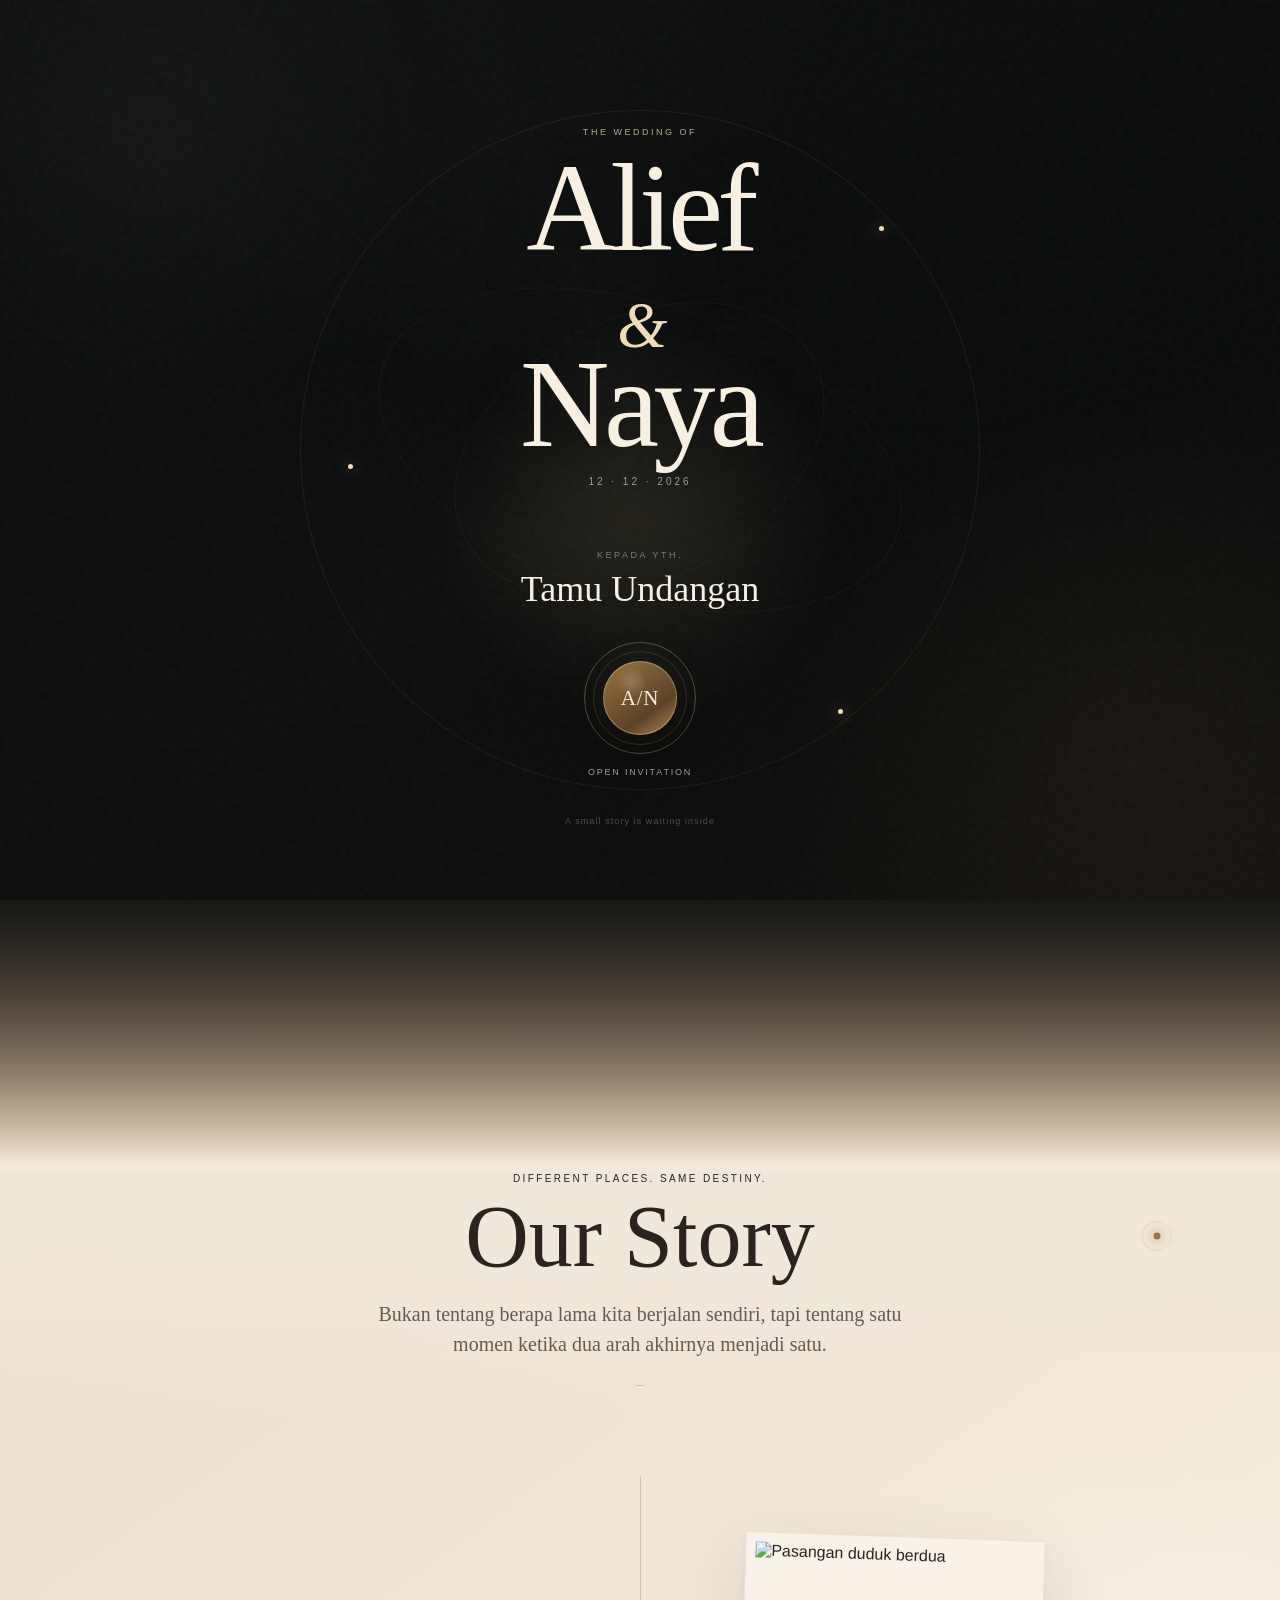
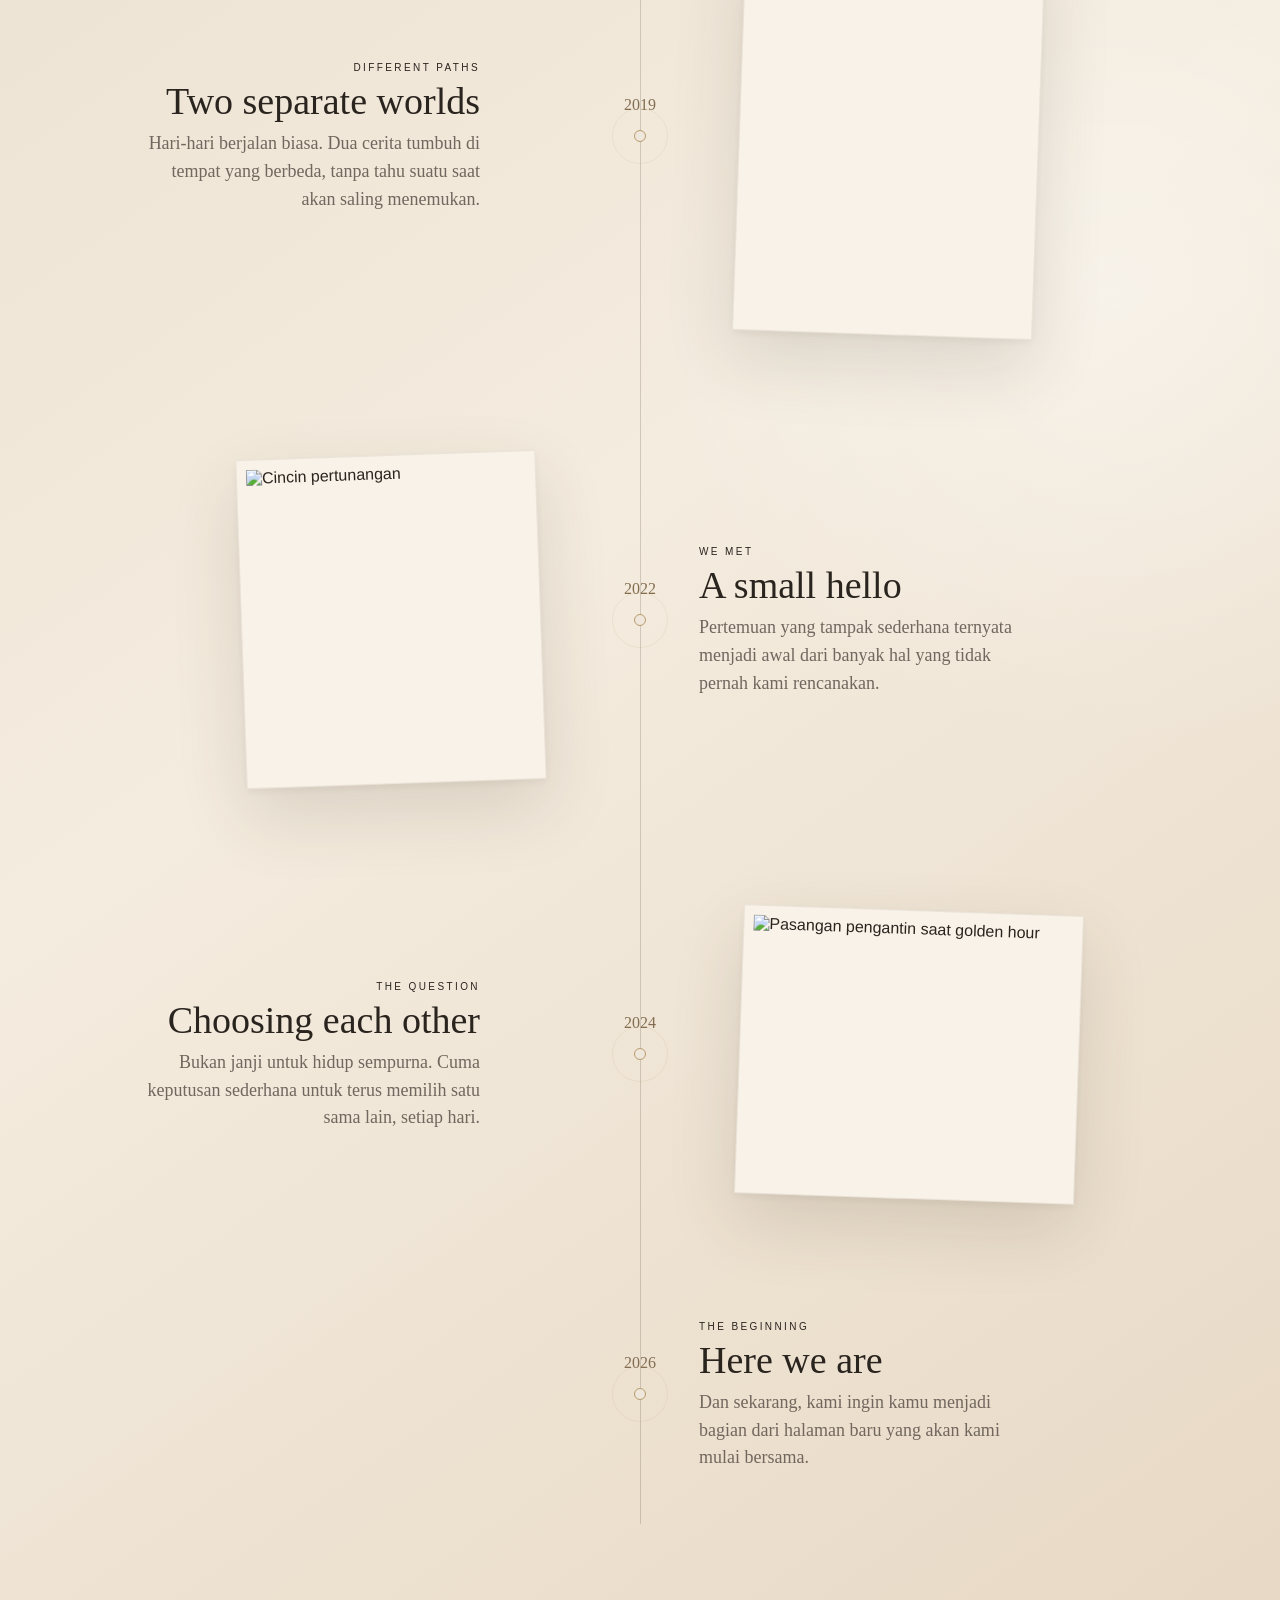
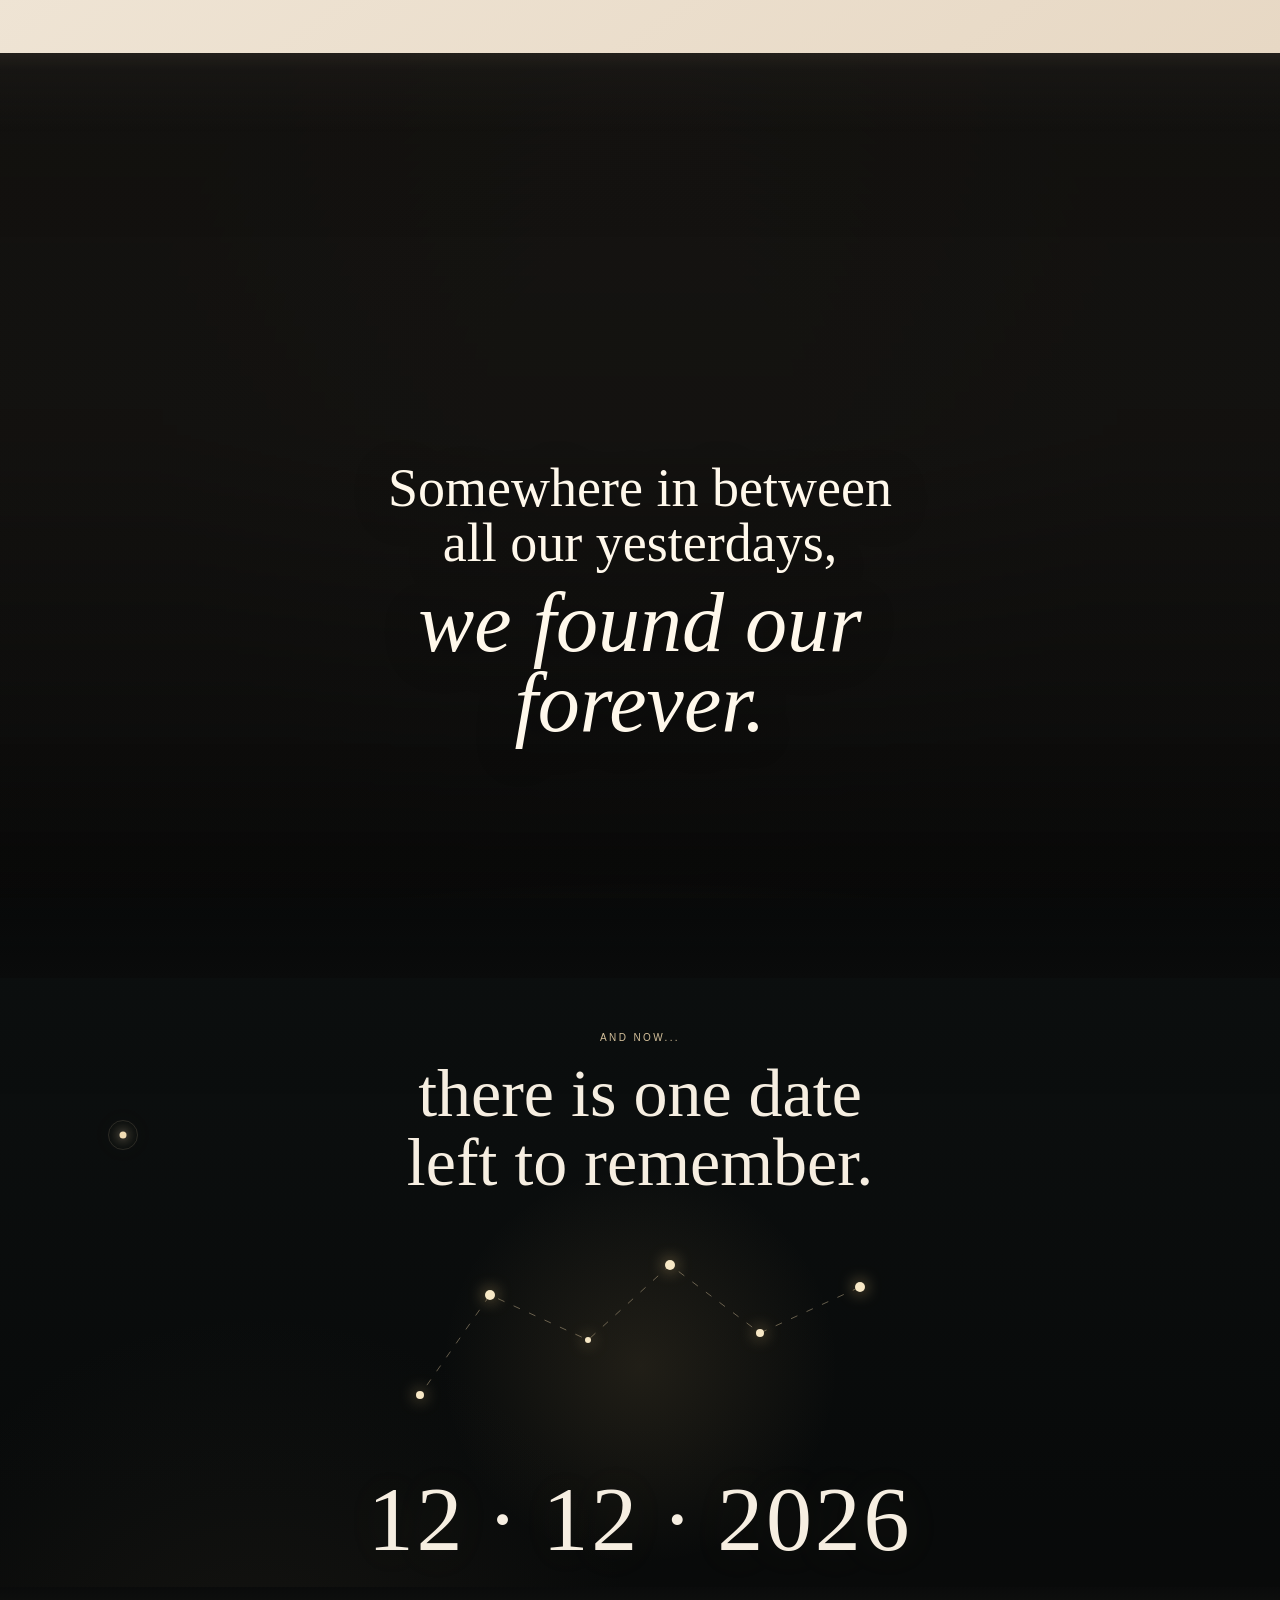
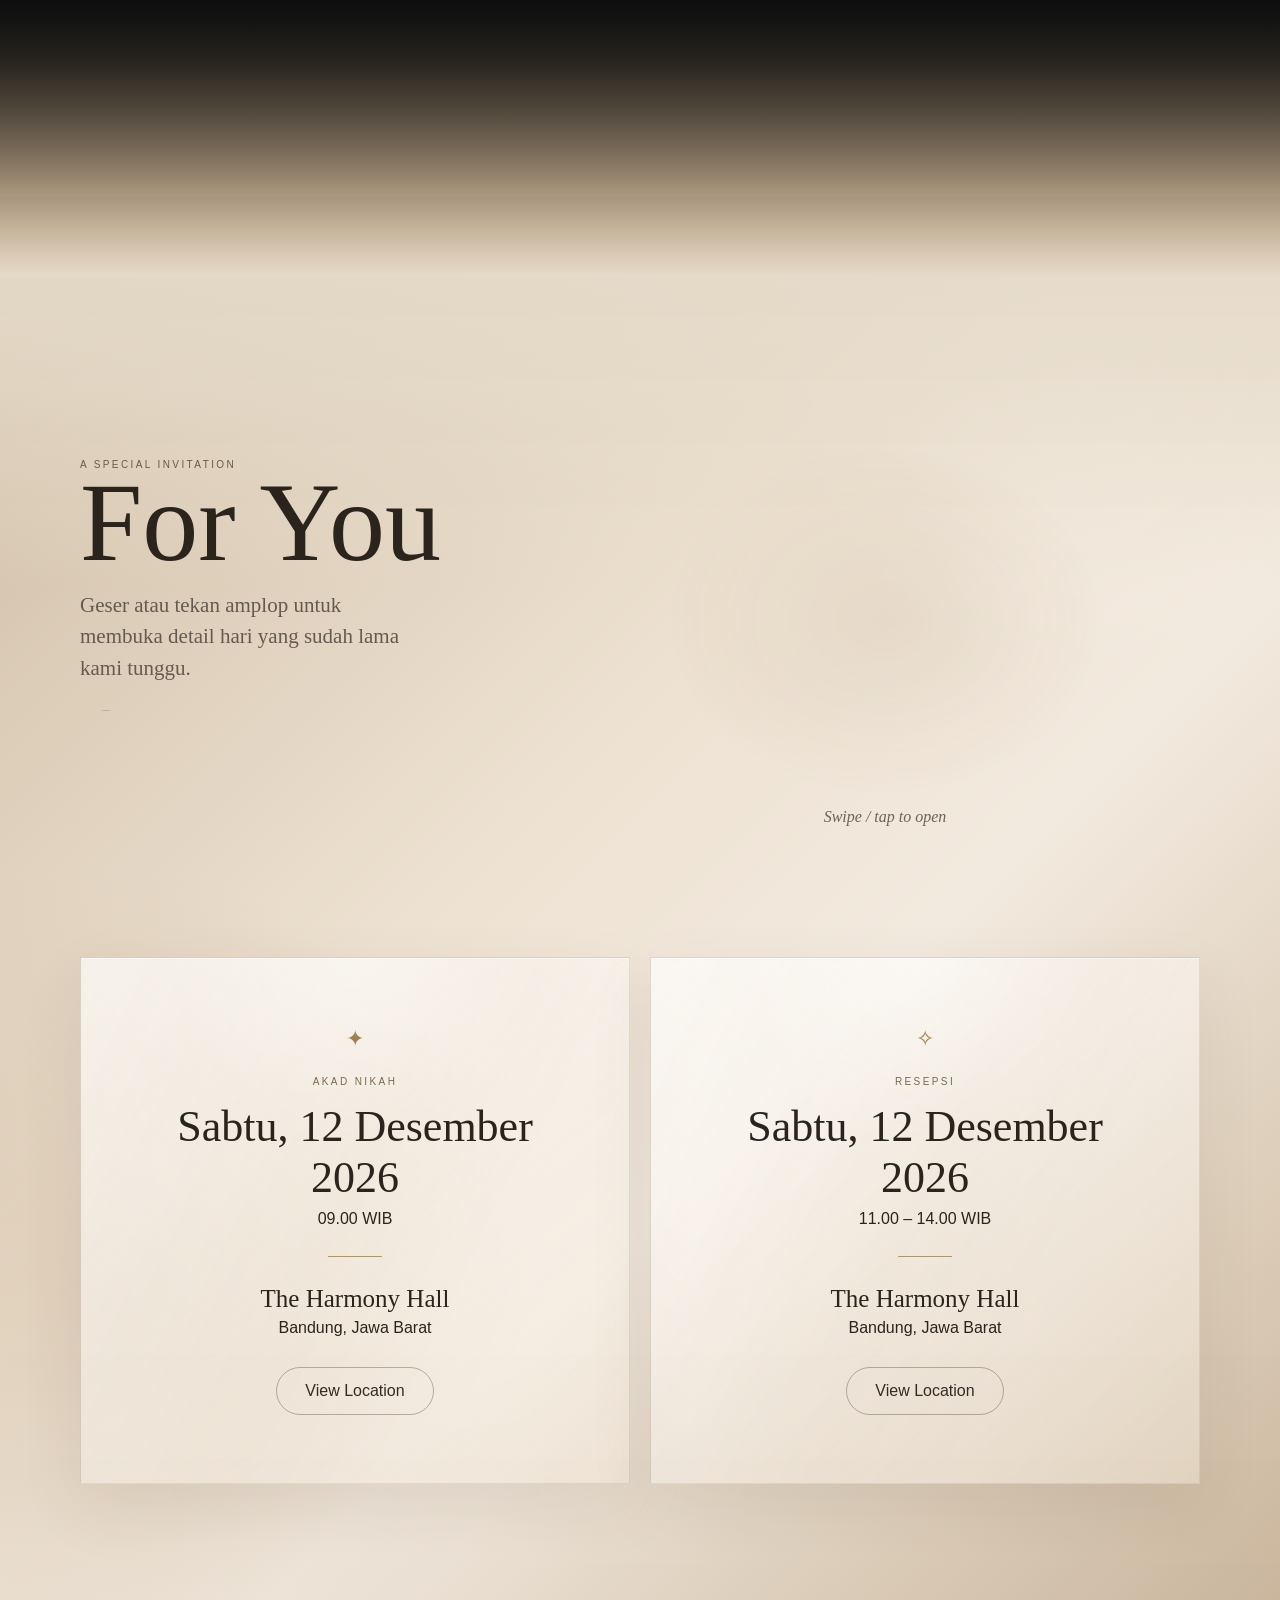
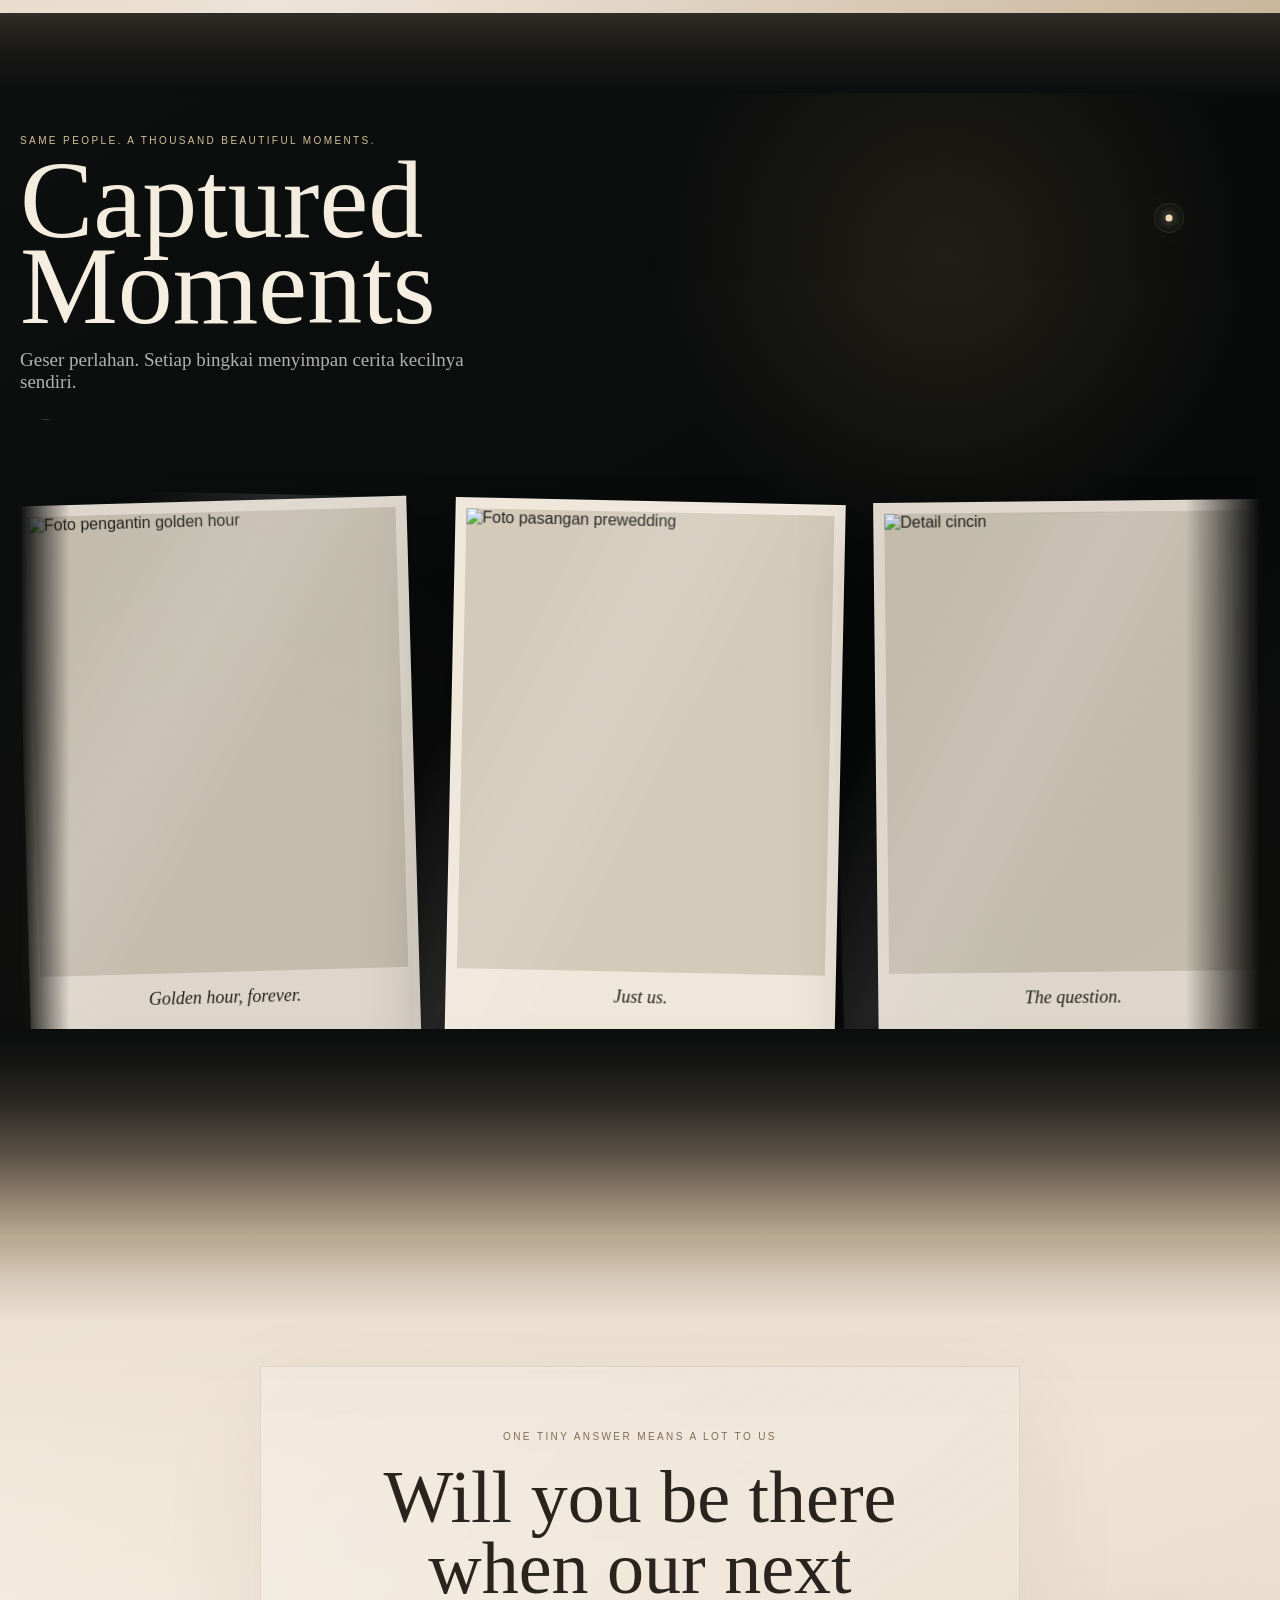
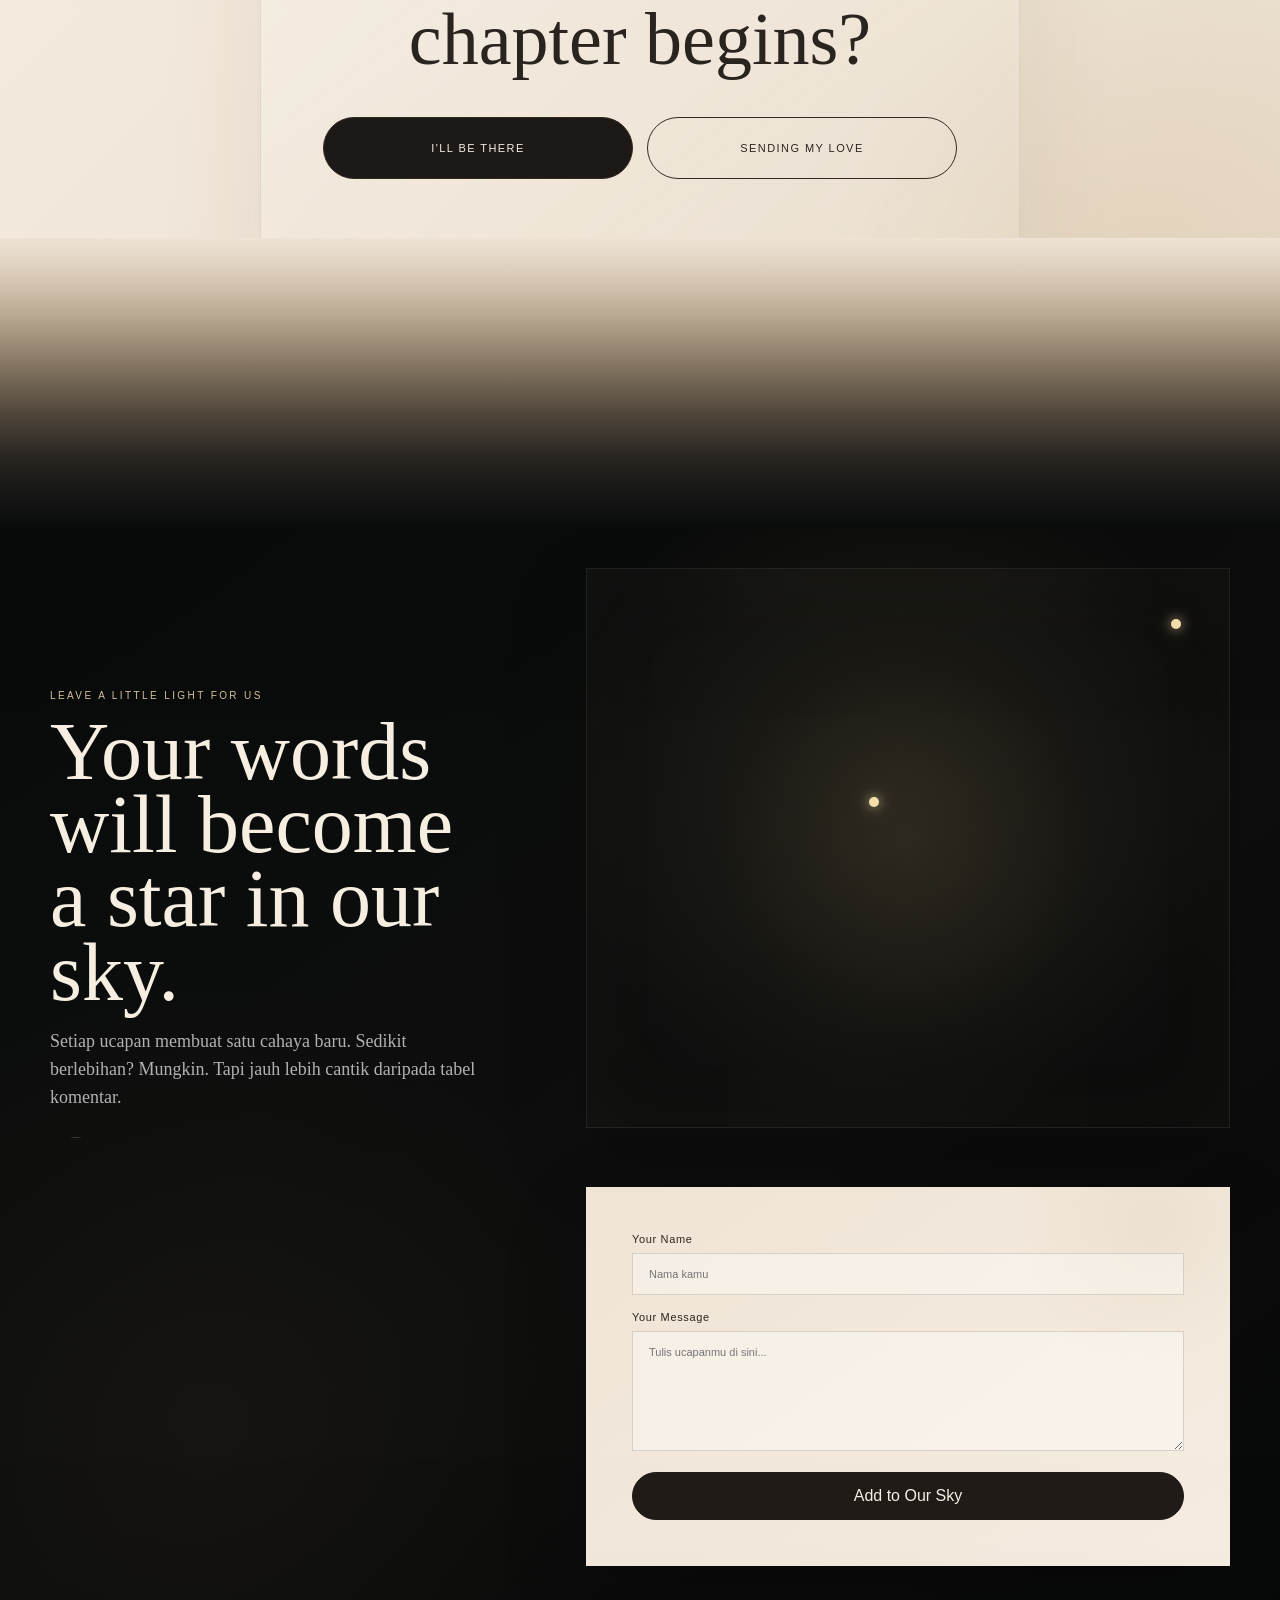
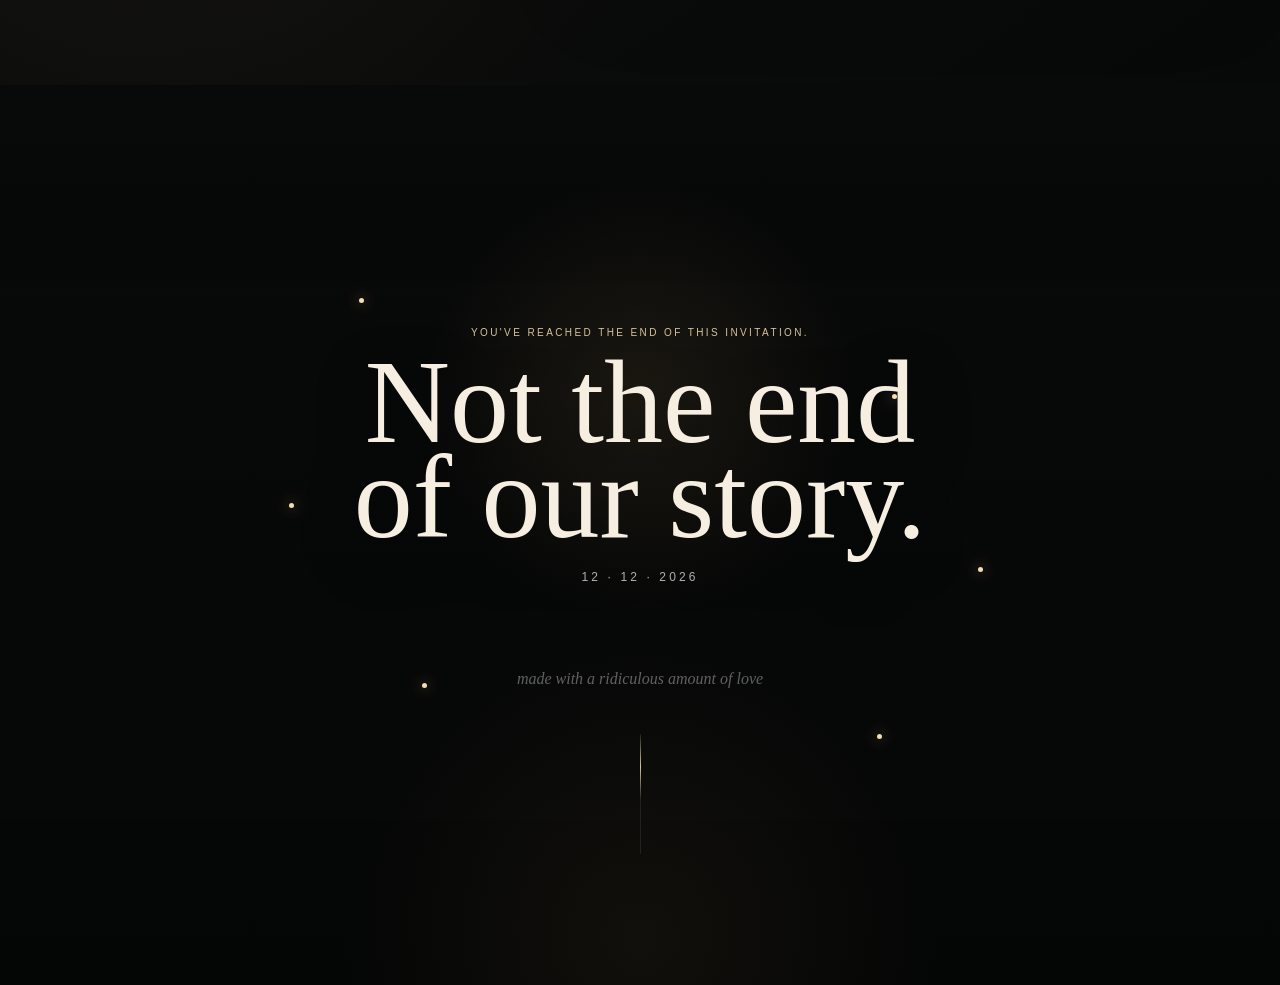
==== commit 2bce7332: "chore: include transition layer in source entrypoint" ====
--- a/index.html
+++ b/index.html
@@ -11,6 +11,7 @@
   <link href="https://fonts.googleapis.com/css2?family=Cormorant+Garamond:ital,wght@0,400;0,500;0,600;1,400&family=Manrope:wght@400;500;600&display=swap" rel="stylesheet">
   <link rel="stylesheet" href="./styles.css" />
   <link rel="stylesheet" href="./premium.css" />
+  <link rel="stylesheet" href="./transition-fix.css" />
 </head>
 <body>
   <canvas id="starfield" aria-hidden="true"></canvas>
--- a/transition-fix.css
+++ b/transition-fix.css
@@ -0,0 +1,325 @@
+/* True cross-section color blending.
+ * The previous version used short decorative bands. This layer replaces them
+ * with long bridges that overlap both scenes so the eye never meets a hard cut.
+ */
+
+:root {
+  --bridge-dark: #0b0c0c;
+  --bridge-paper: #eadfce;
+  --bridge-paper-warm: #e5d6c2;
+  --bridge-paper-soft: #f2e8da;
+}
+
+/* Kill the old decorative lower-edge band except for the full-photo scene,
+ * whose ::after is also used as an internal cinematic overlay. */
+.section:not(.photo-story):not(.closing-section)::after {
+  display: none !important;
+}
+
+/* Remove accidental seams created by fractional layout pixels. */
+.section + .section {
+  margin-top: -1px;
+}
+
+/* One long bridge instead of a short strip. It starts well inside the previous
+ * scene and continues into the next scene. */
+.section:not(.opening)::before {
+  top: -210px !important;
+  height: 290px !important;
+  left: 0 !important;
+  right: 0 !important;
+  z-index: 8 !important;
+  opacity: 1 !important;
+  pointer-events: none;
+  transform: translateZ(0);
+}
+
+/* NIGHT -> PAPER
+ * Opening into Our Story: intentionally long and warm so black slowly becomes ivory. */
+.opening + .story::before {
+  background: linear-gradient(
+    to bottom,
+    #0b0c0c 0%,
+    #101110 10%,
+    #1d1c19 22%,
+    #39342d 36%,
+    #62584b 49%,
+    #8e806c 61%,
+    #b5a58f 72%,
+    #d1c2ae 82%,
+    #e2d5c3 91%,
+    #eadfce 100%
+  ) !important;
+}
+
+/* PAPER -> PHOTO
+ * Keep the paper opaque first, then let the image appear gradually underneath. */
+.story + .photo-story::before {
+  background: linear-gradient(
+    to bottom,
+    #e7dbc9 0%,
+    rgba(231,219,201,.98) 12%,
+    rgba(211,197,177,.91) 28%,
+    rgba(173,155,134,.72) 44%,
+    rgba(104,91,77,.48) 61%,
+    rgba(42,39,35,.24) 78%,
+    rgba(15,16,15,0) 100%
+  ) !important;
+}
+
+/* PHOTO -> NIGHT */
+.photo-story + .date-scene::before {
+  background: linear-gradient(
+    to bottom,
+    rgba(8,9,9,0) 0%,
+    rgba(9,10,10,.18) 18%,
+    rgba(9,10,10,.43) 38%,
+    rgba(9,10,10,.68) 58%,
+    rgba(9,10,10,.87) 78%,
+    #0b0c0c 100%
+  ) !important;
+}
+
+/* NIGHT -> WARM INVITATION PAPER */
+.date-scene + .invitation-section::before {
+  background: linear-gradient(
+    to bottom,
+    #0a0b0b 0%,
+    #121311 11%,
+    #26231e 25%,
+    #4d4439 41%,
+    #776956 56%,
+    #a49279 70%,
+    #c6b39a 82%,
+    #ddcdb8 92%,
+    #eadfce 100%
+  ) !important;
+}
+
+/* WARM PAPER -> NIGHT GALLERY */
+.invitation-section + .gallery-section::before {
+  background: linear-gradient(
+    to bottom,
+    #e7dac8 0%,
+    #d8c8b4 13%,
+    #b4a28b 29%,
+    #84735f 45%,
+    #554b40 60%,
+    #302c27 73%,
+    #1a1a18 85%,
+    #0d0f0f 100%
+  ) !important;
+}
+
+/* NIGHT GALLERY -> RSVP PAPER */
+.gallery-section + .rsvp-section::before {
+  background: linear-gradient(
+    to bottom,
+    #0b0d0d 0%,
+    #151614 12%,
+    #2e2b26 27%,
+    #5a5145 43%,
+    #8e7f6b 58%,
+    #bbaa92 72%,
+    #d9cbb8 85%,
+    #eee3d5 100%
+  ) !important;
+}
+
+/* RSVP PAPER -> NIGHT GUESTBOOK */
+.rsvp-section + .guestbook-section::before {
+  background: linear-gradient(
+    to bottom,
+    #eee3d5 0%,
+    #dacbb8 13%,
+    #b3a28b 29%,
+    #81725f 45%,
+    #51483c 60%,
+    #2d2924 74%,
+    #181817 87%,
+    #0b0d0d 100%
+  ) !important;
+}
+
+/* NIGHT -> NIGHT should be invisible as a boundary, not a glowing strip. */
+.guestbook-section + .closing-section::before {
+  background: linear-gradient(
+    to bottom,
+    #0b0d0d 0%,
+    #0a0c0c 45%,
+    #080909 100%
+  ) !important;
+}
+
+/* Give the first part of light scenes a compatible vertical tone too. This means
+ * the bridge does not end and suddenly reveal a different flat color. */
+.story {
+  background:
+    linear-gradient(to bottom, #eadfce 0, #eee4d6 170px, transparent 360px),
+    radial-gradient(circle at 9% 8%, rgba(176,137,88,.14), transparent 21%),
+    radial-gradient(circle at 87% 38%, rgba(255,255,255,.38), transparent 26%),
+    linear-gradient(145deg, #eadfce 0%, #f4ecdf 48%, #e7d8c4 100%) !important;
+  background-blend-mode: normal, soft-light, normal, normal;
+}
+
+.invitation-section {
+  background:
+    linear-gradient(to bottom, #eadfce 0, rgba(234,223,206,.72) 180px, transparent 390px),
+    radial-gradient(circle at 84% 13%, rgba(255,255,255,.48), transparent 18%),
+    radial-gradient(circle at 8% 78%, rgba(151,112,68,.16), transparent 27%),
+    linear-gradient(135deg, #cdbba3 0%, #ede1d1 42%, #f3eadf 62%, #ccb89e 100%) !important;
+  background-blend-mode: normal, soft-light, normal, normal;
+}
+
+.rsvp-section {
+  background:
+    linear-gradient(to bottom, #eee3d5 0, rgba(238,227,213,.76) 170px, transparent 370px),
+    radial-gradient(circle at 12% 14%, rgba(157,121,77,.13), transparent 25%),
+    radial-gradient(circle at 89% 77%, rgba(203,174,132,.22), transparent 24%),
+    linear-gradient(135deg, #f6eee3 0%, #e7dac8 100%) !important;
+  background-blend-mode: normal, soft-light, normal, normal;
+}
+
+/* Mobile needs a slightly shorter bridge, but still long enough to read as a fade. */
+@media (max-width: 680px) {
+  .section:not(.opening)::before {
+    top: -165px !important;
+    height: 235px !important;
+  }
+
+  .story {
+    background:
+      linear-gradient(to bottom, #eadfce 0, #eee4d6 135px, transparent 300px),
+      radial-gradient(circle at 9% 8%, rgba(176,137,88,.14), transparent 21%),
+      radial-gradient(circle at 87% 38%, rgba(255,255,255,.38), transparent 26%),
+      linear-gradient(145deg, #eadfce 0%, #f4ecdf 48%, #e7d8c4 100%) !important;
+  }
+}
+
+@media (prefers-reduced-motion: reduce) {
+  .section:not(.opening)::before {
+    transform: none;
+  }
+}
+
+/* ==========================================================
+   MOBILE FIX: opening content + smoother dark-to-paper blend
+   ========================================================== */
+
+/* Give the reveal block room to breathe before the transition begins. */
+.opening {
+  min-height: 118svh;
+}
+
+.opening-content {
+  padding-bottom: clamp(150px, 20vh, 220px);
+}
+
+.names-reveal {
+  margin-top: clamp(42px, 6vh, 72px);
+}
+
+.names-reveal.show {
+  padding-bottom: clamp(90px, 12vh, 150px);
+}
+
+.scroll-cue {
+  margin-top: 28px;
+}
+
+/* Remove the dark lower veil that was visually reading as a seam. */
+.opening > .scene-veil {
+  background: linear-gradient(
+    180deg,
+    rgba(0,0,0,.10) 0%,
+    transparent 24%,
+    transparent 100%
+  ) !important;
+}
+
+.story > .scene-veil {
+  background: linear-gradient(
+    180deg,
+    rgba(255,255,255,.04) 0%,
+    transparent 20%,
+    transparent 100%
+  ) !important;
+}
+
+.opening::after {
+  display: none !important;
+}
+
+/* Make the first transition materially longer, with no hard dark strip. */
+.opening + .story::before {
+  top: -250px !important;
+  height: 360px !important;
+  background: linear-gradient(
+    to bottom,
+    #0b0c0c 0%,
+    #0d0e0d 8%,
+    #121310 18%,
+    #1c1b18 28%,
+    #302c26 40%,
+    #4b4339 52%,
+    #6b5f50 63%,
+    #91816d 74%,
+    #baa993 84%,
+    #dacbb8 92%,
+    #eee4d7 97%,
+    #f3eadf 100%
+  ) !important;
+}
+
+/* Continue the bridge into the light scene itself so its background does not snap. */
+.story {
+  background:
+    linear-gradient(
+      to bottom,
+      #eee4d7 0,
+      #f1e8dc 160px,
+      rgba(241,232,220,.82) 240px,
+      rgba(241,232,220,0) 360px
+    ),
+    radial-gradient(circle at 9% 8%, rgba(176,137,88,.14), transparent 21%),
+    radial-gradient(circle at 87% 38%, rgba(255,255,255,.38), transparent 26%),
+    linear-gradient(145deg, #eadfce 0%, #f4ecdf 48%, #e7d8c4 100%) !important;
+  background-blend-mode: normal, soft-light, normal, normal;
+}
+
+@media (max-width: 680px) {
+  .opening {
+    min-height: 122svh;
+  }
+
+  .opening-content {
+    padding-bottom: 190px;
+  }
+
+  .names-reveal {
+    margin-top: 38px;
+  }
+
+  .names-reveal.show {
+    padding-bottom: 120px;
+  }
+
+  .opening + .story::before {
+    top: -210px !important;
+    height: 320px !important;
+  }
+
+  .story {
+    background:
+      linear-gradient(
+        to bottom,
+        #eee4d7 0,
+        #f1e8dc 130px,
+        rgba(241,232,220,.82) 210px,
+        rgba(241,232,220,0) 320px
+      ),
+      radial-gradient(circle at 9% 8%, rgba(176,137,88,.14), transparent 21%),
+      radial-gradient(circle at 87% 38%, rgba(255,255,255,.38), transparent 26%),
+      linear-gradient(145deg, #eadfce 0%, #f4ecdf 48%, #e7d8c4 100%) !important;
+  }
+}
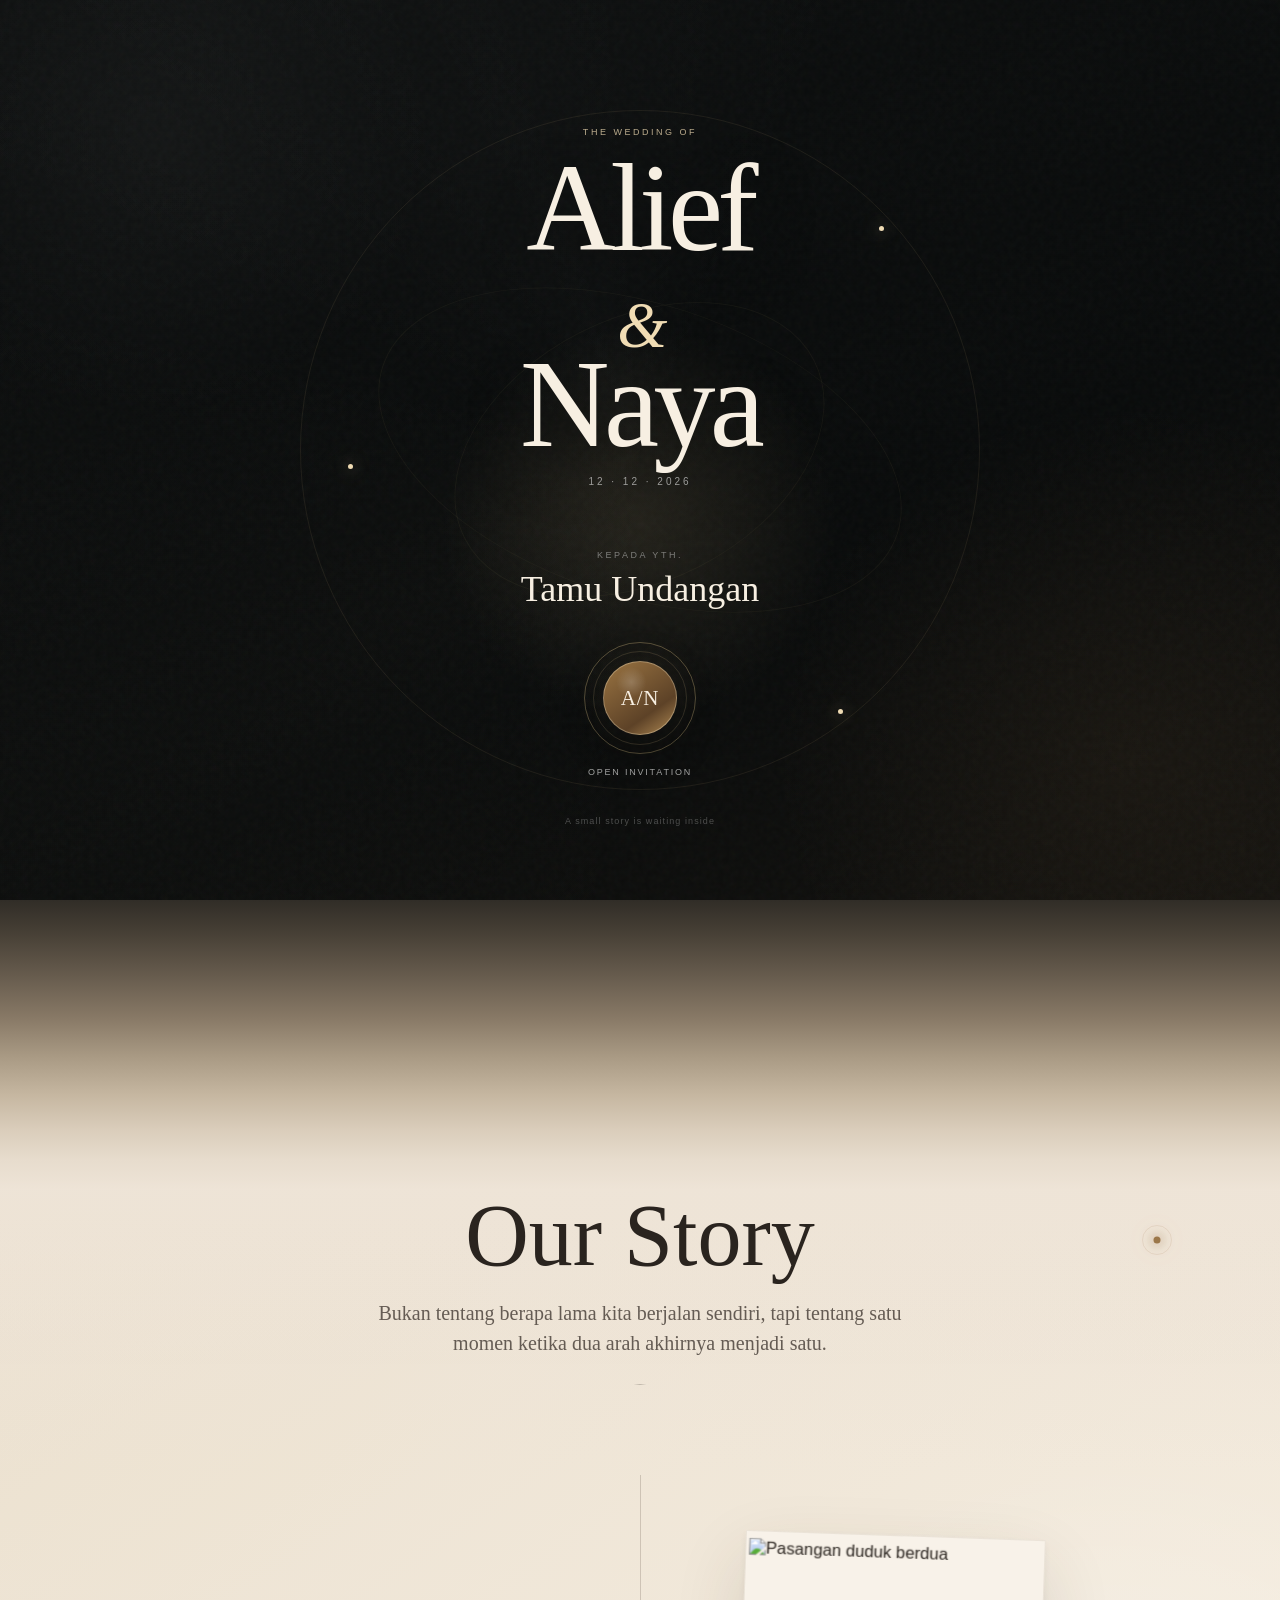
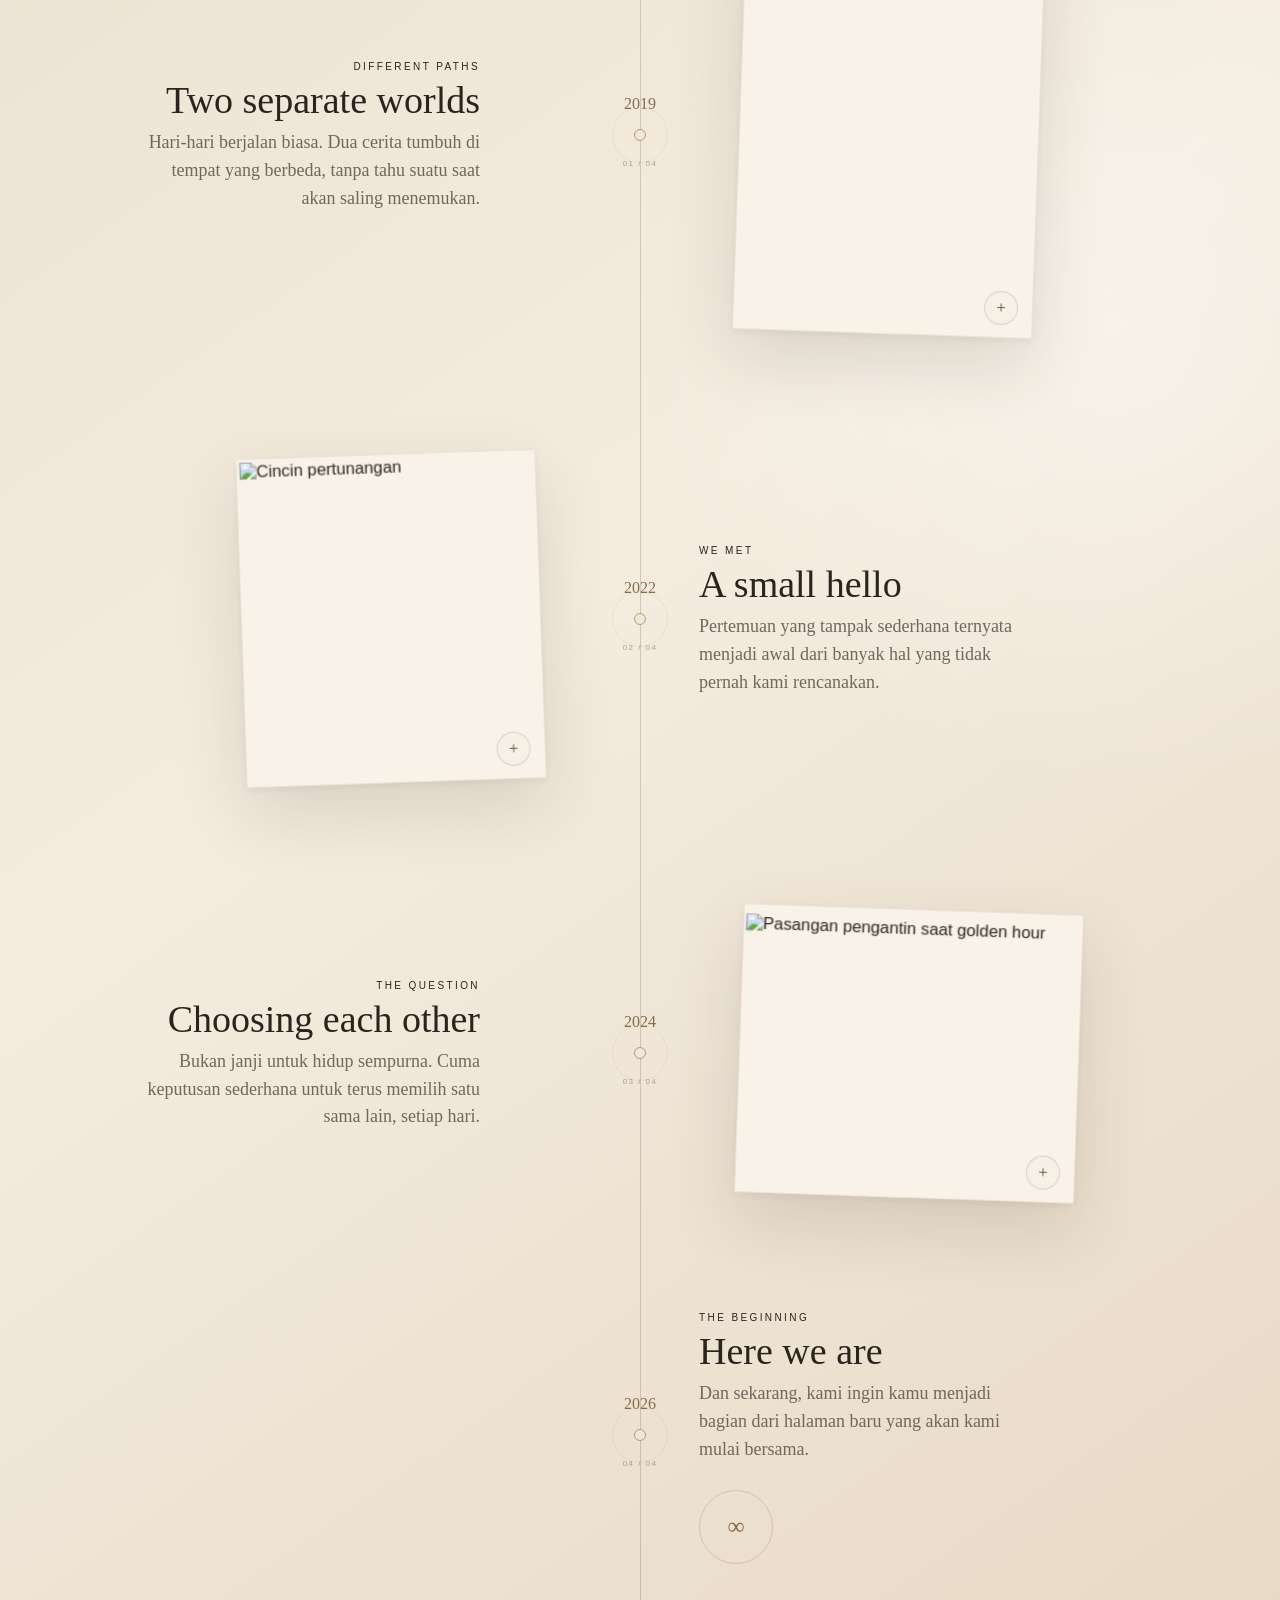
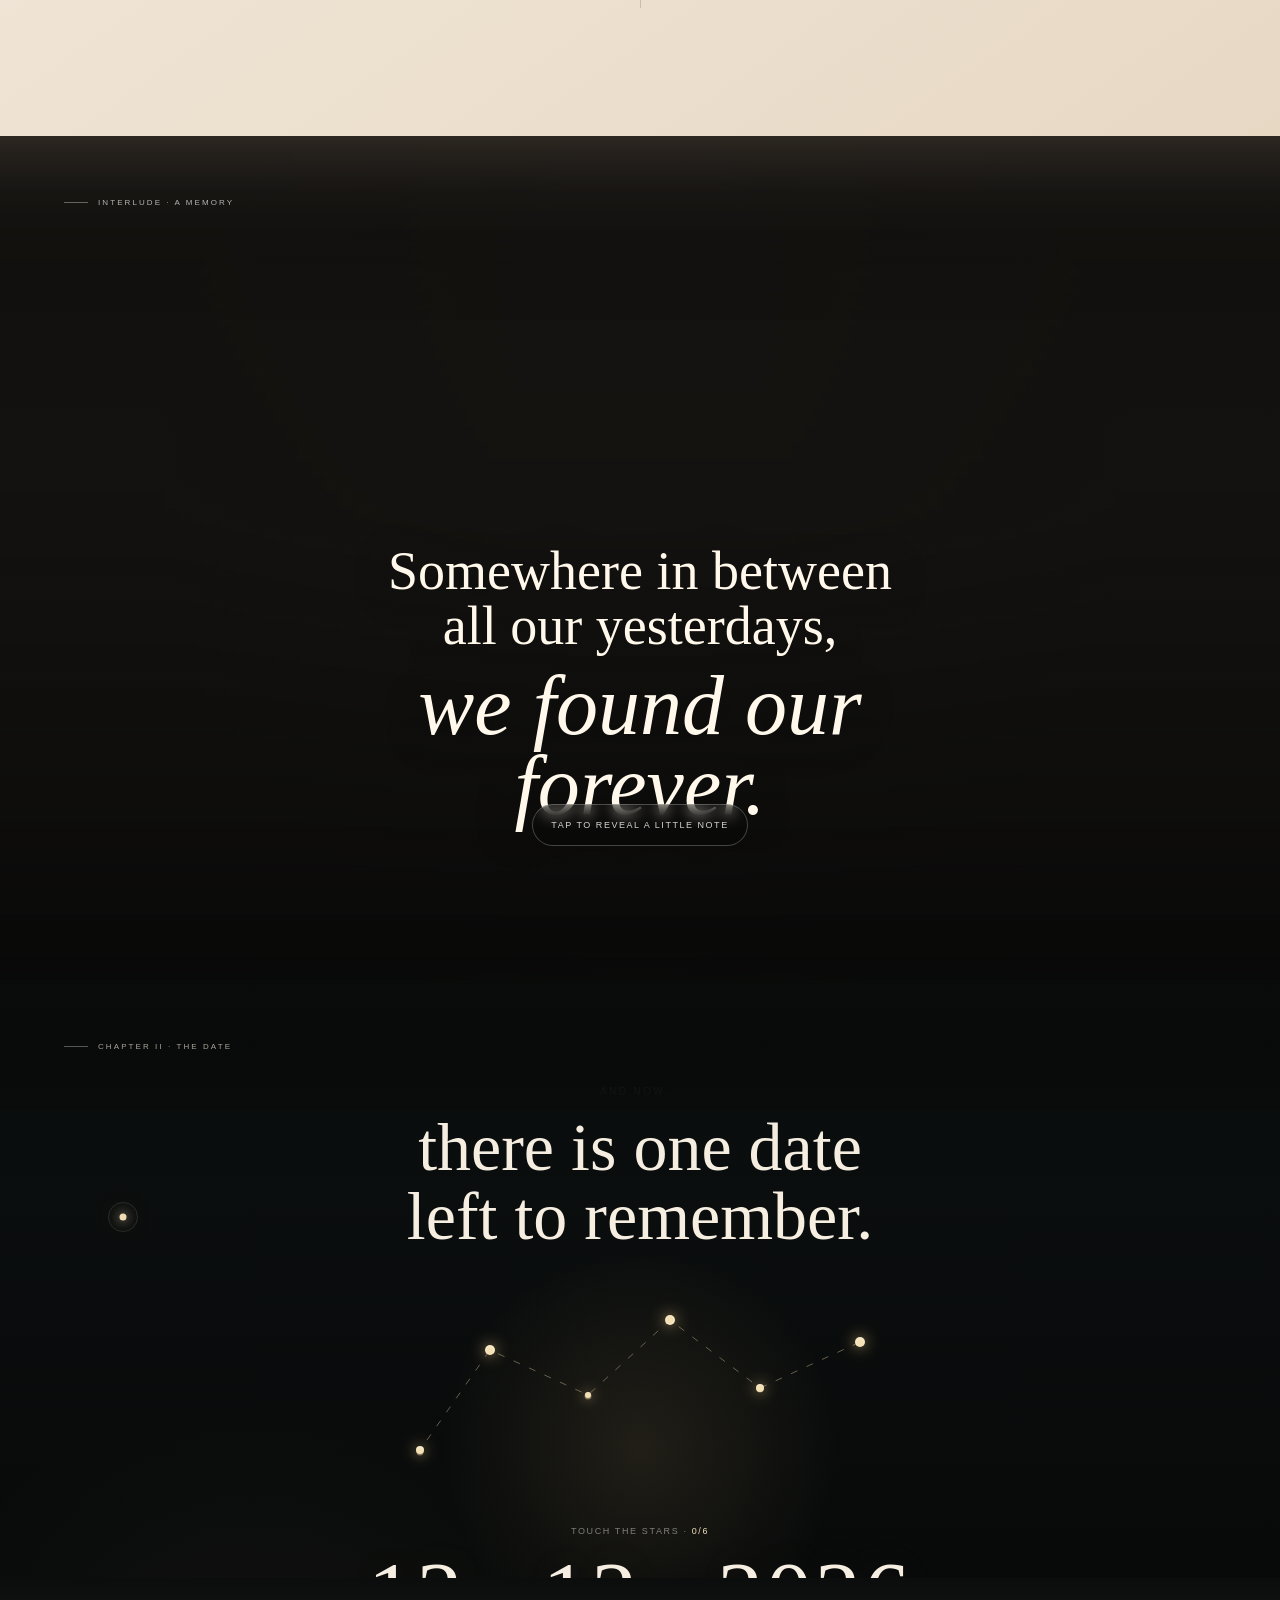
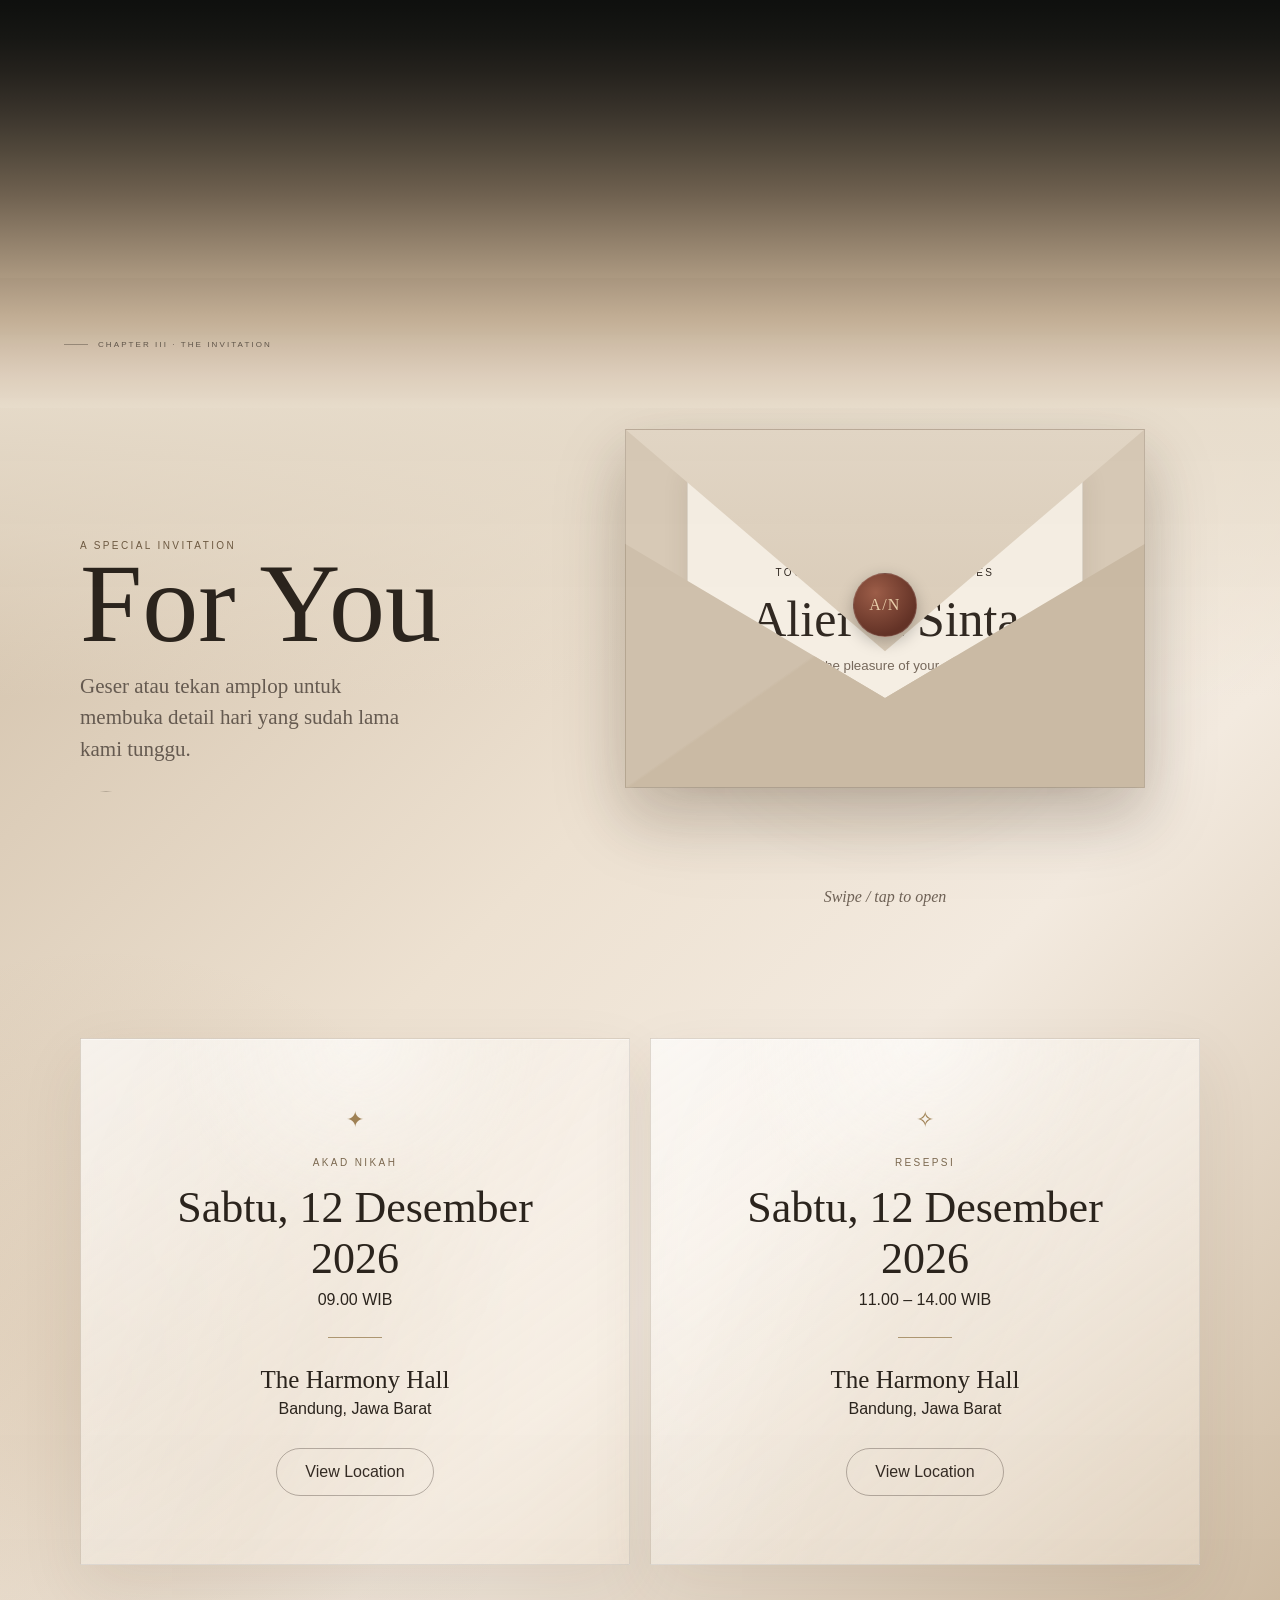
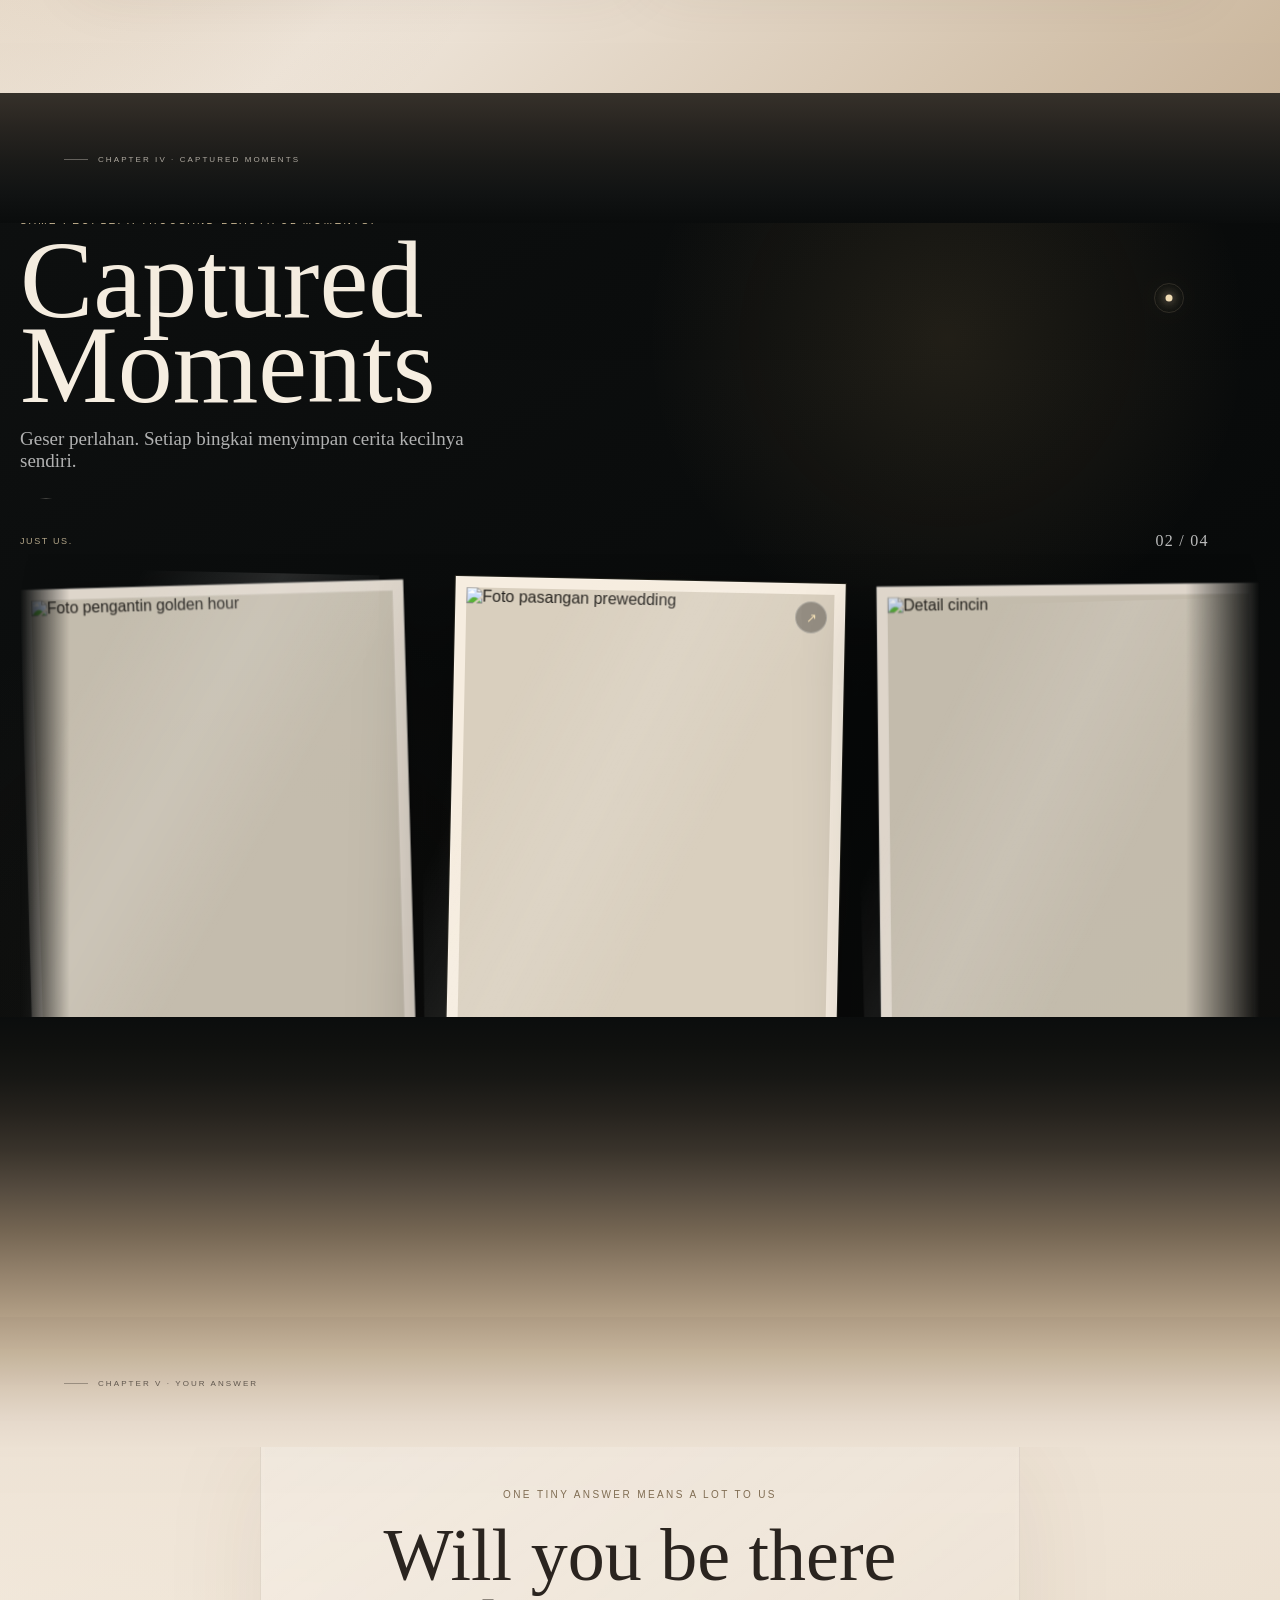
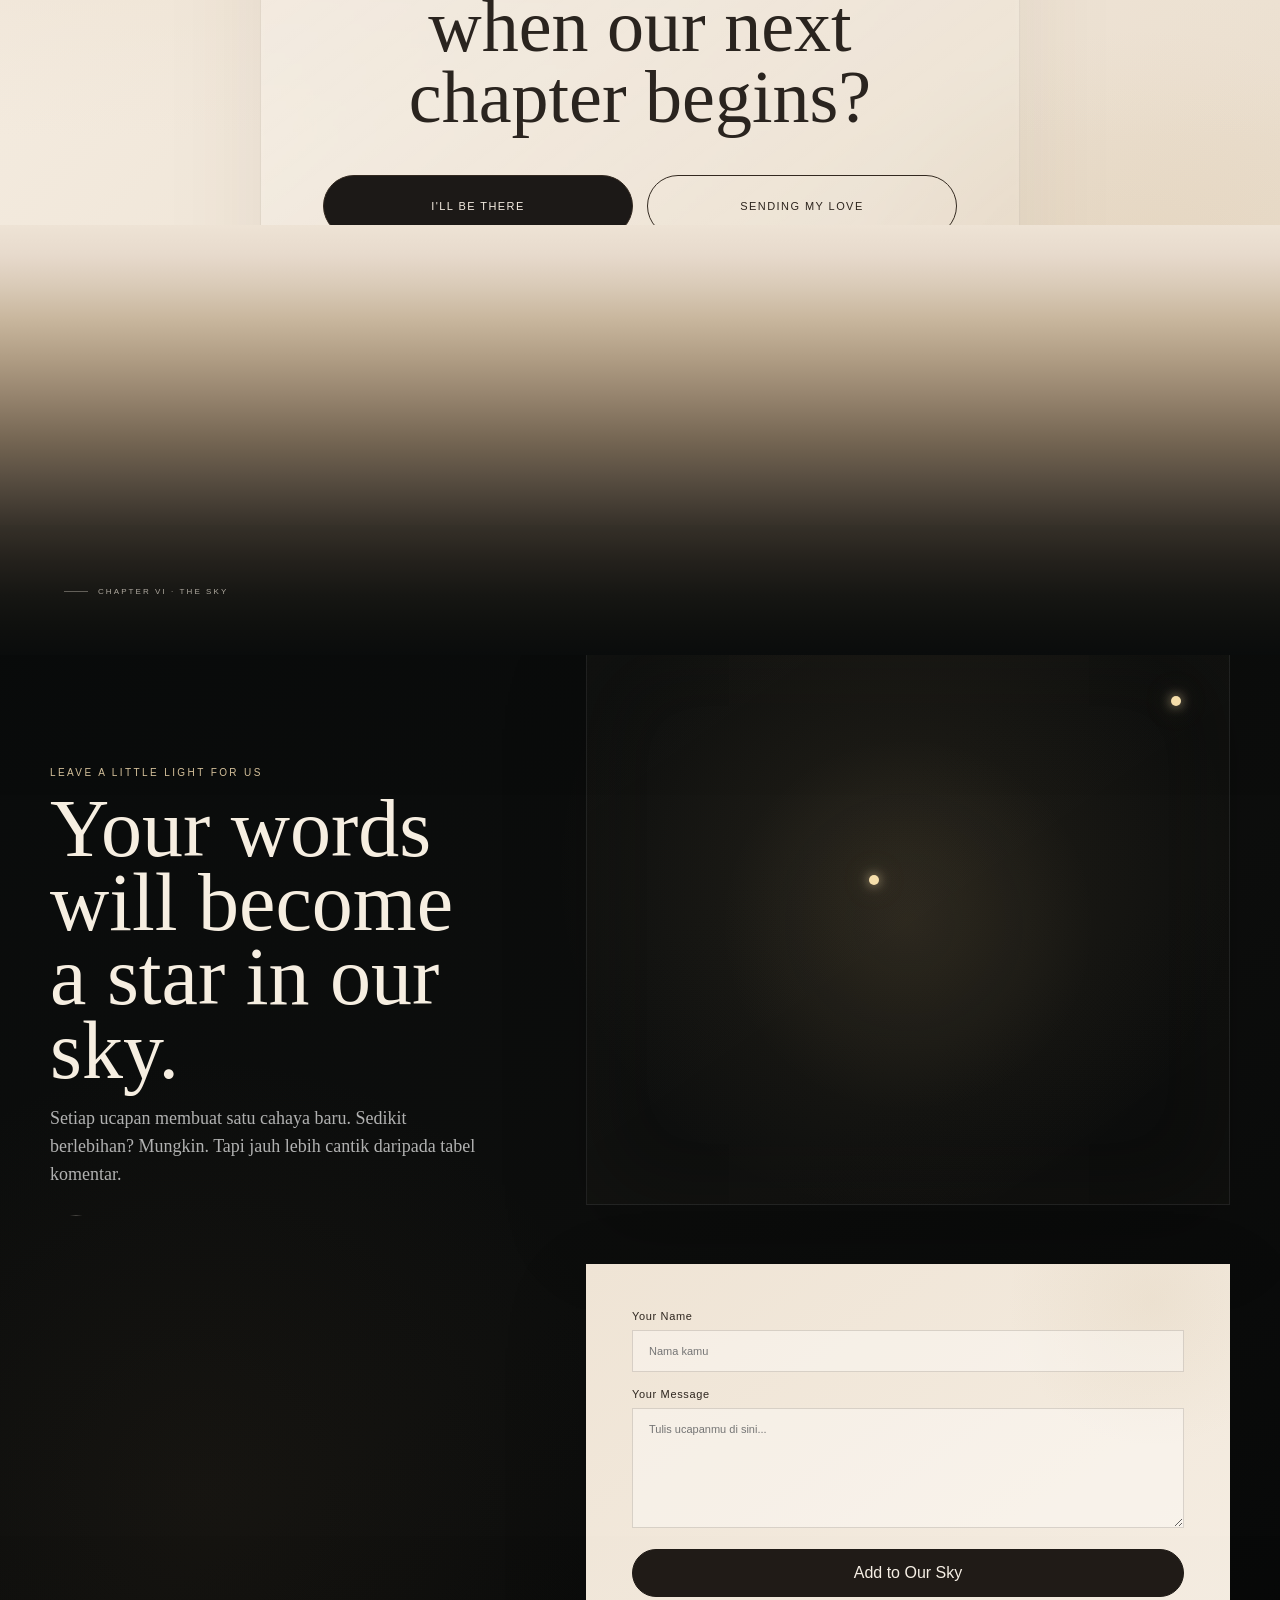
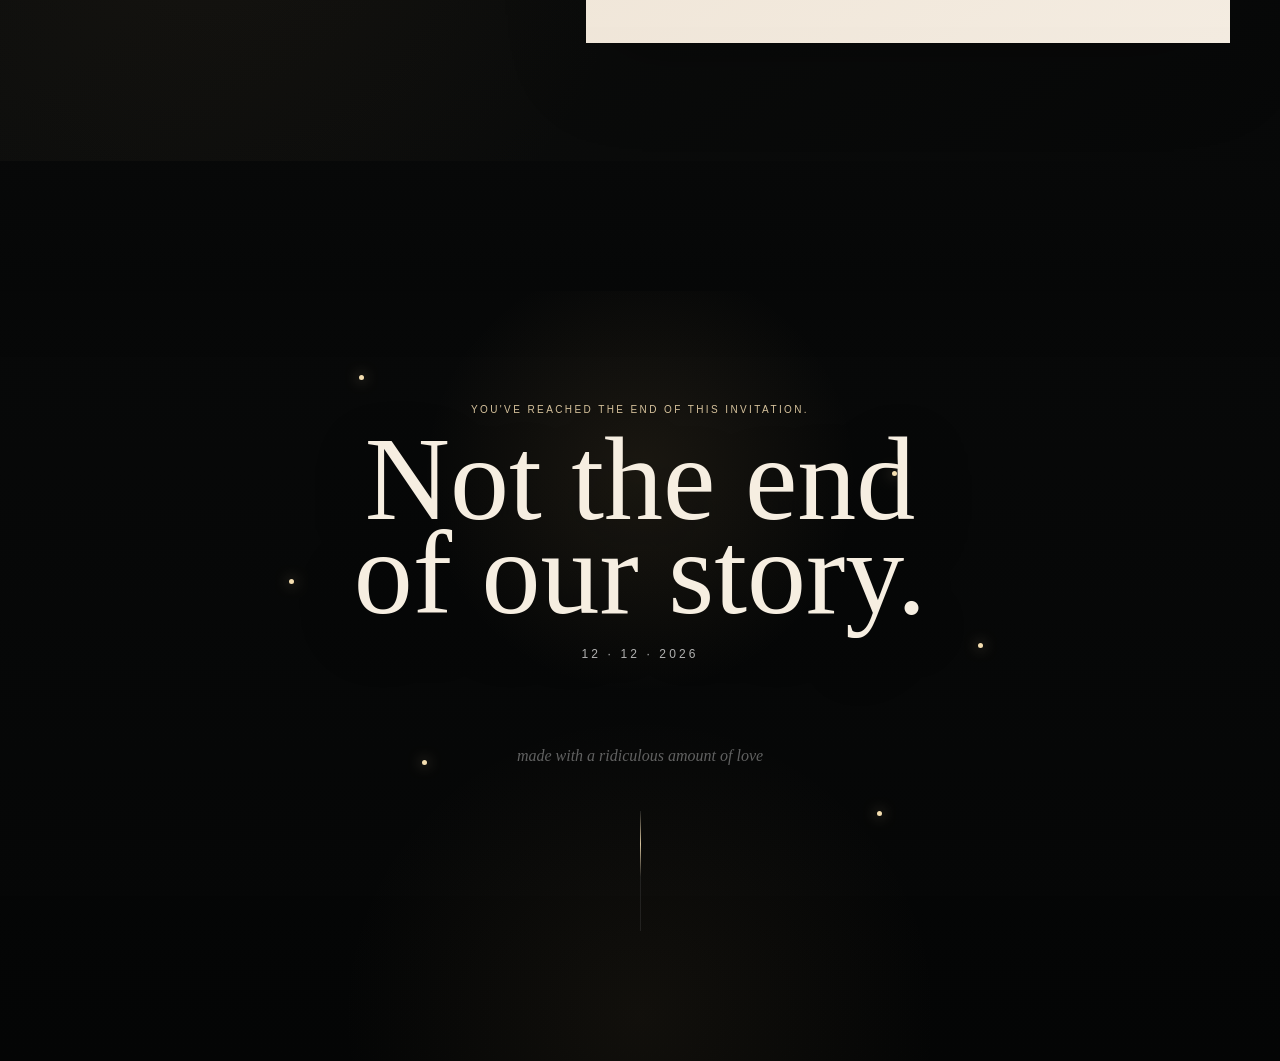
==== commit 3054b287: "Replace Naya with Sinta in index.html" ====
--- a/index.html
+++ b/index.html
@@ -5,7 +5,7 @@
   <meta name="viewport" content="width=device-width, initial-scale=1.0" />
   <meta name="theme-color" content="#0c0d0d" />
   <meta name="description" content="Undangan pernikahan interaktif dengan pengalaman sinematik yang ringan dan mobile-first." />
-  <title>Alief & Naya — Wedding Invitation</title>
+  <title>Alief & Sinta — Wedding Invitation</title>
   <link rel="preconnect" href="https://fonts.googleapis.com">
   <link rel="preconnect" href="https://fonts.gstatic.com" crossorigin>
   <link href="https://fonts.googleapis.com/css2?family=Cormorant+Garamond:ital,wght@0,400;0,500;0,600;1,400&family=Manrope:wght@400;500;600&display=swap" rel="stylesheet">
@@ -55,7 +55,7 @@
         <p class="drag-copy" id="dragCopy">Drag the dots closer</p>
         <div class="names-reveal" id="namesReveal" aria-hidden="true">
           <span class="eyebrow">...until their stories became one.</span>
-          <h2>Alief <span>&</span> Naya</h2>
+          <h2>Alief <span>&</span> Sinta</h2>
           <p>12 · 12 · 2026</p>
         </div>
         <a class="scroll-cue" href="#story" aria-label="Mulai cerita">
@@ -166,7 +166,7 @@
             <span class="envelope-back"></span>
             <span class="letter-card">
               <span class="eyebrow">Together with our families</span>
-              <strong>Alief & Naya</strong>
+              <strong>Alief & Sinta</strong>
               <small>request the pleasure of your company</small>
             </span>
             <span class="envelope-front"></span>
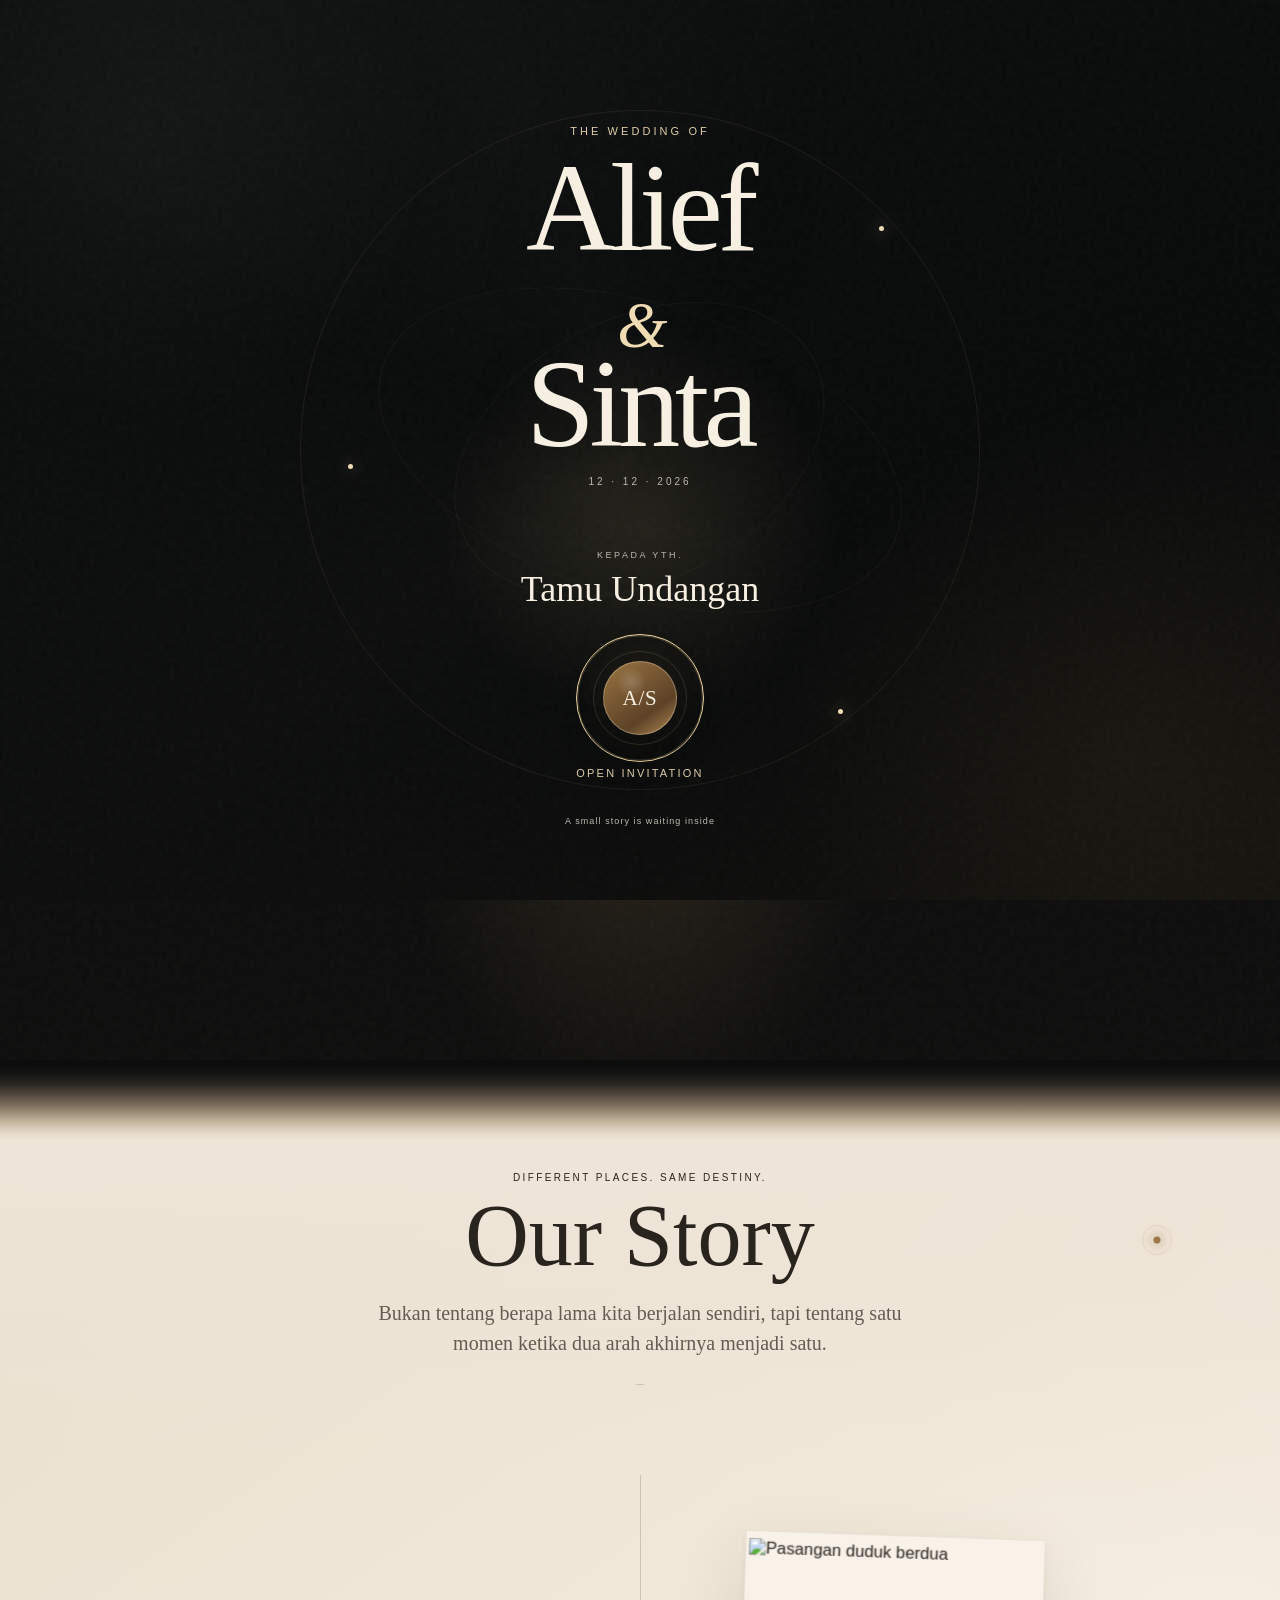
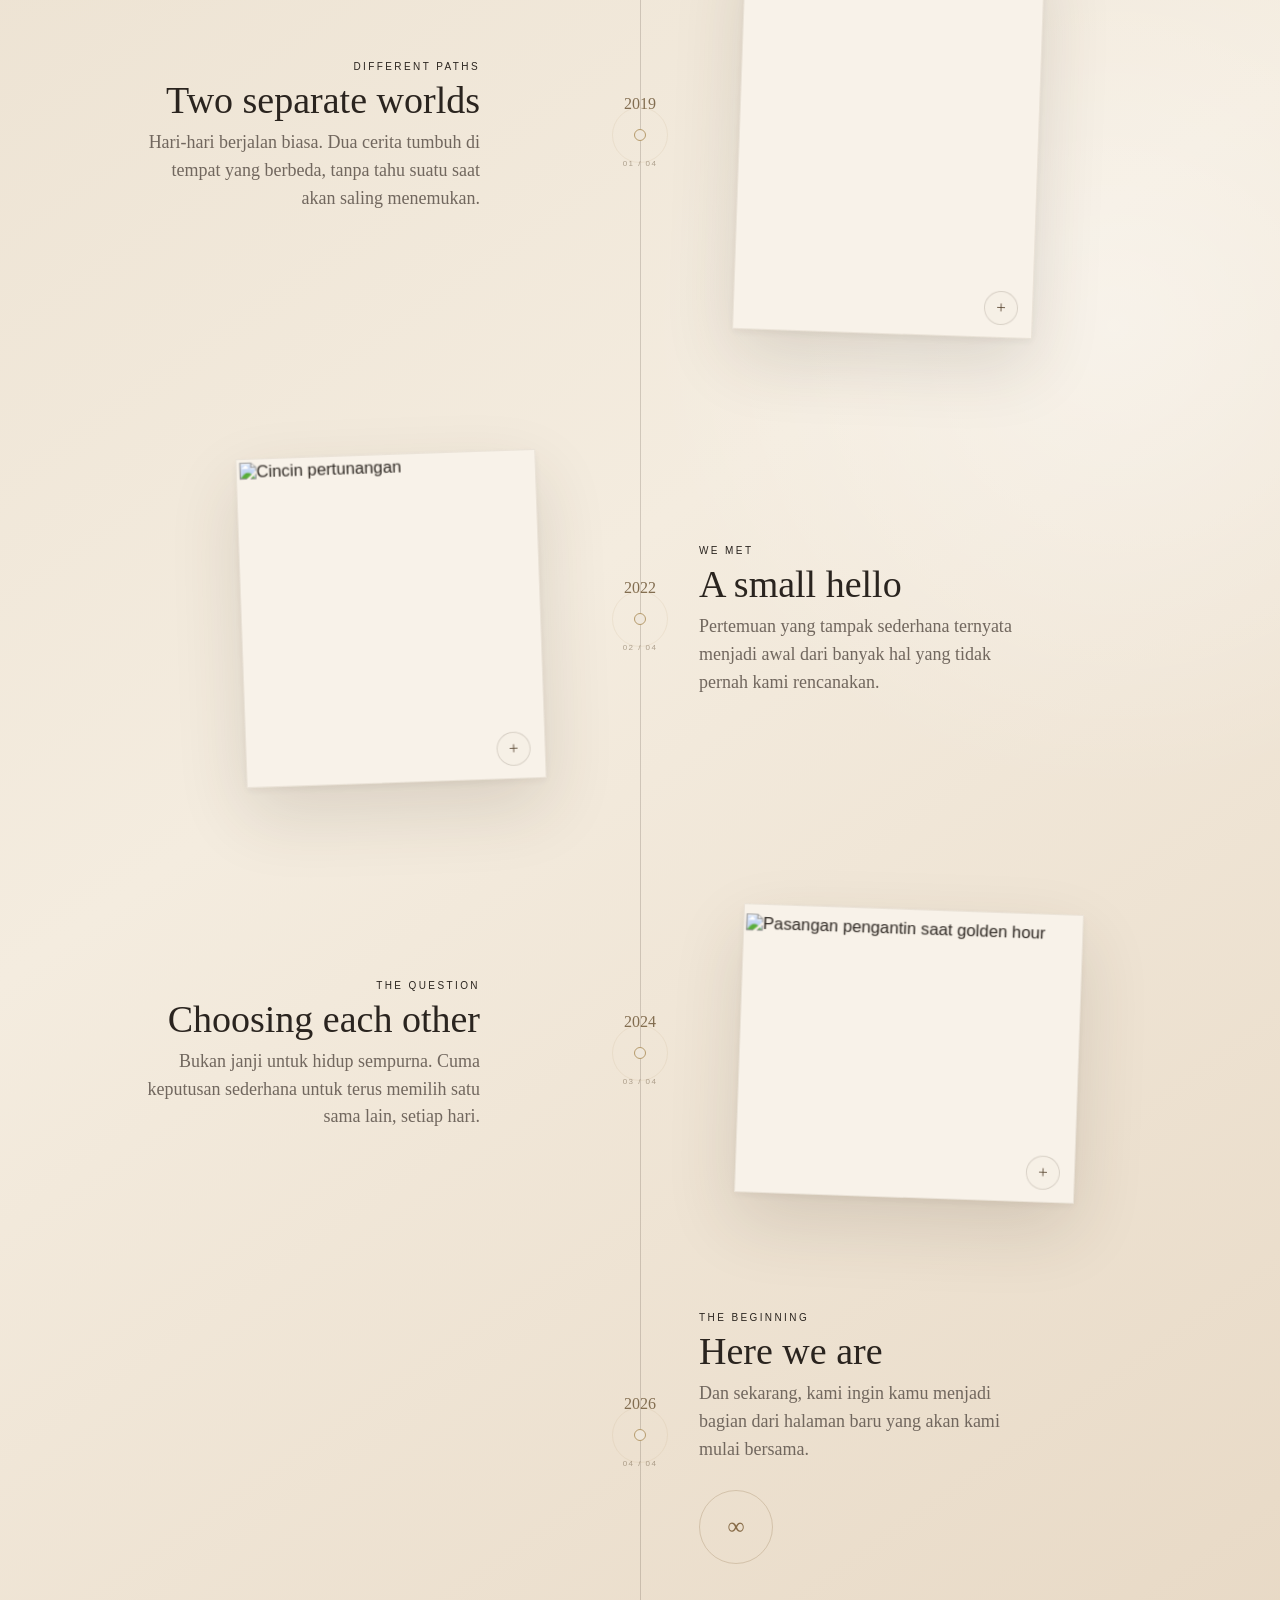
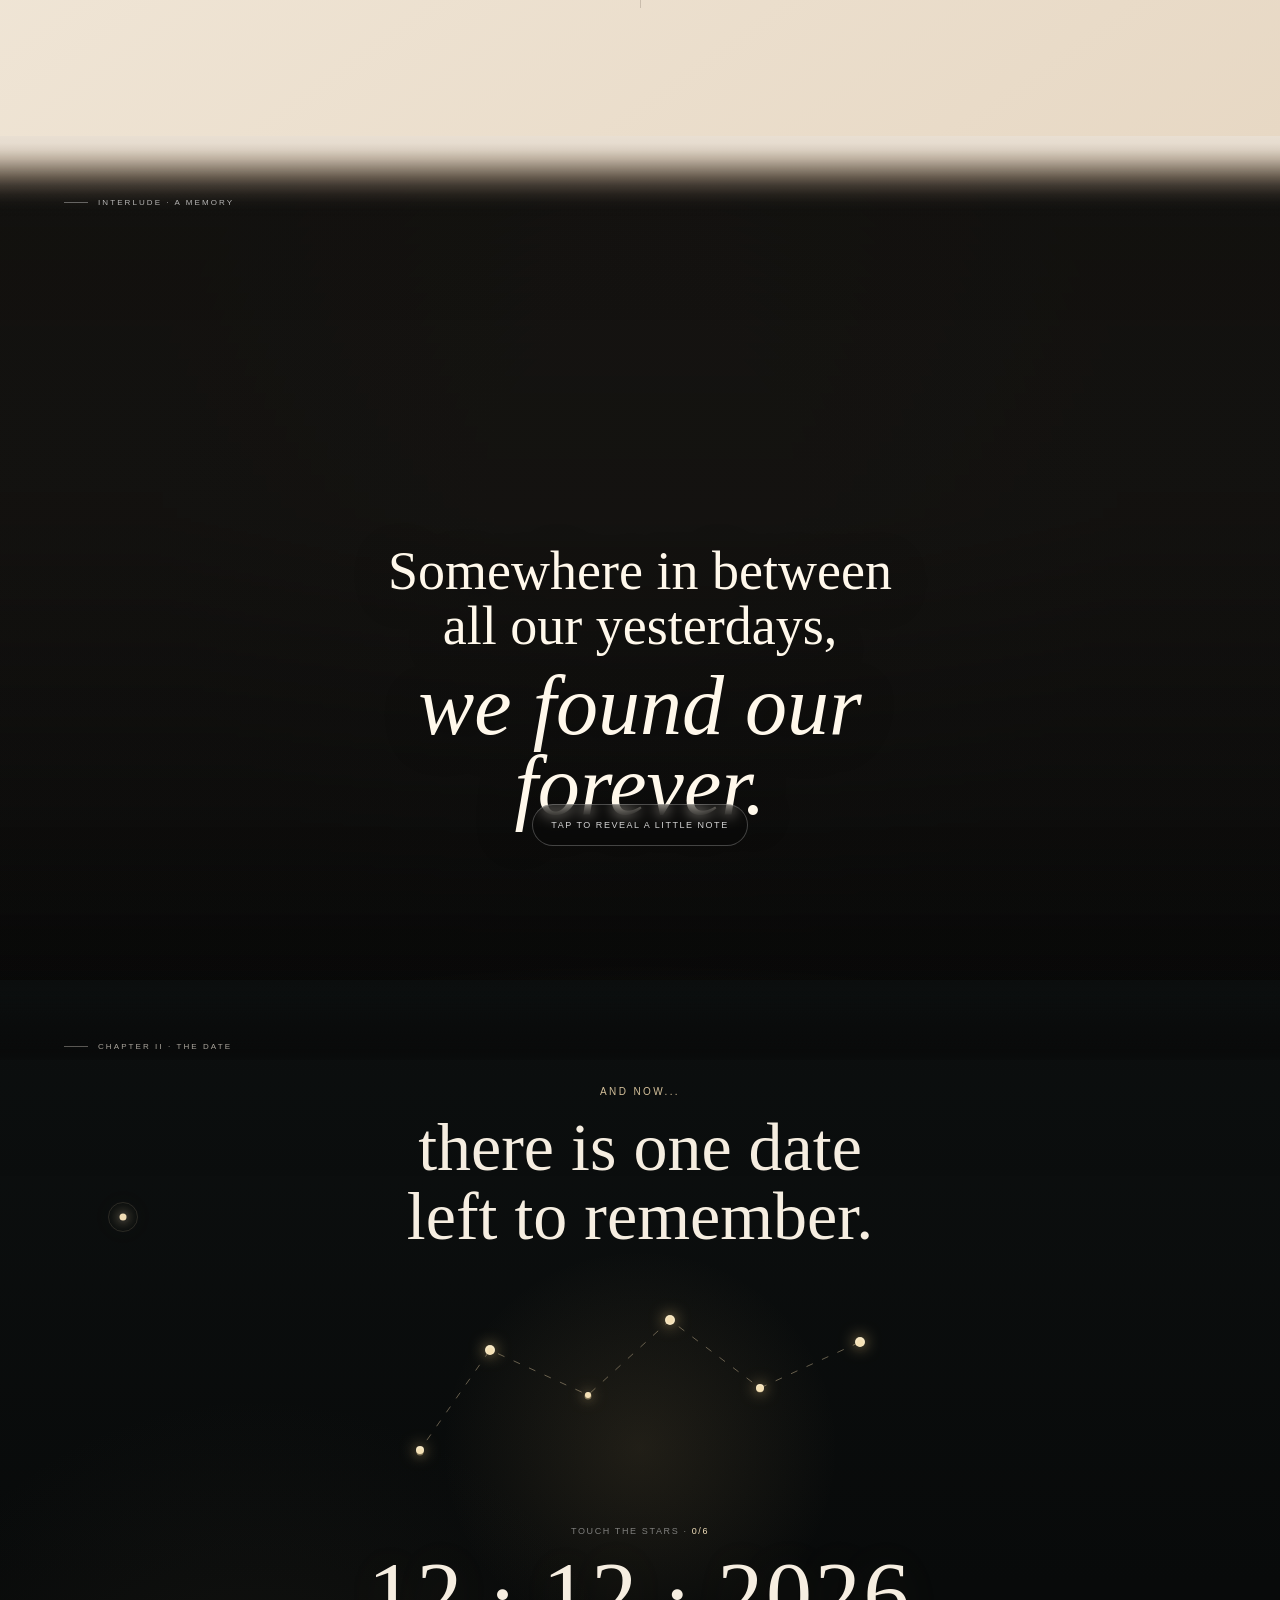
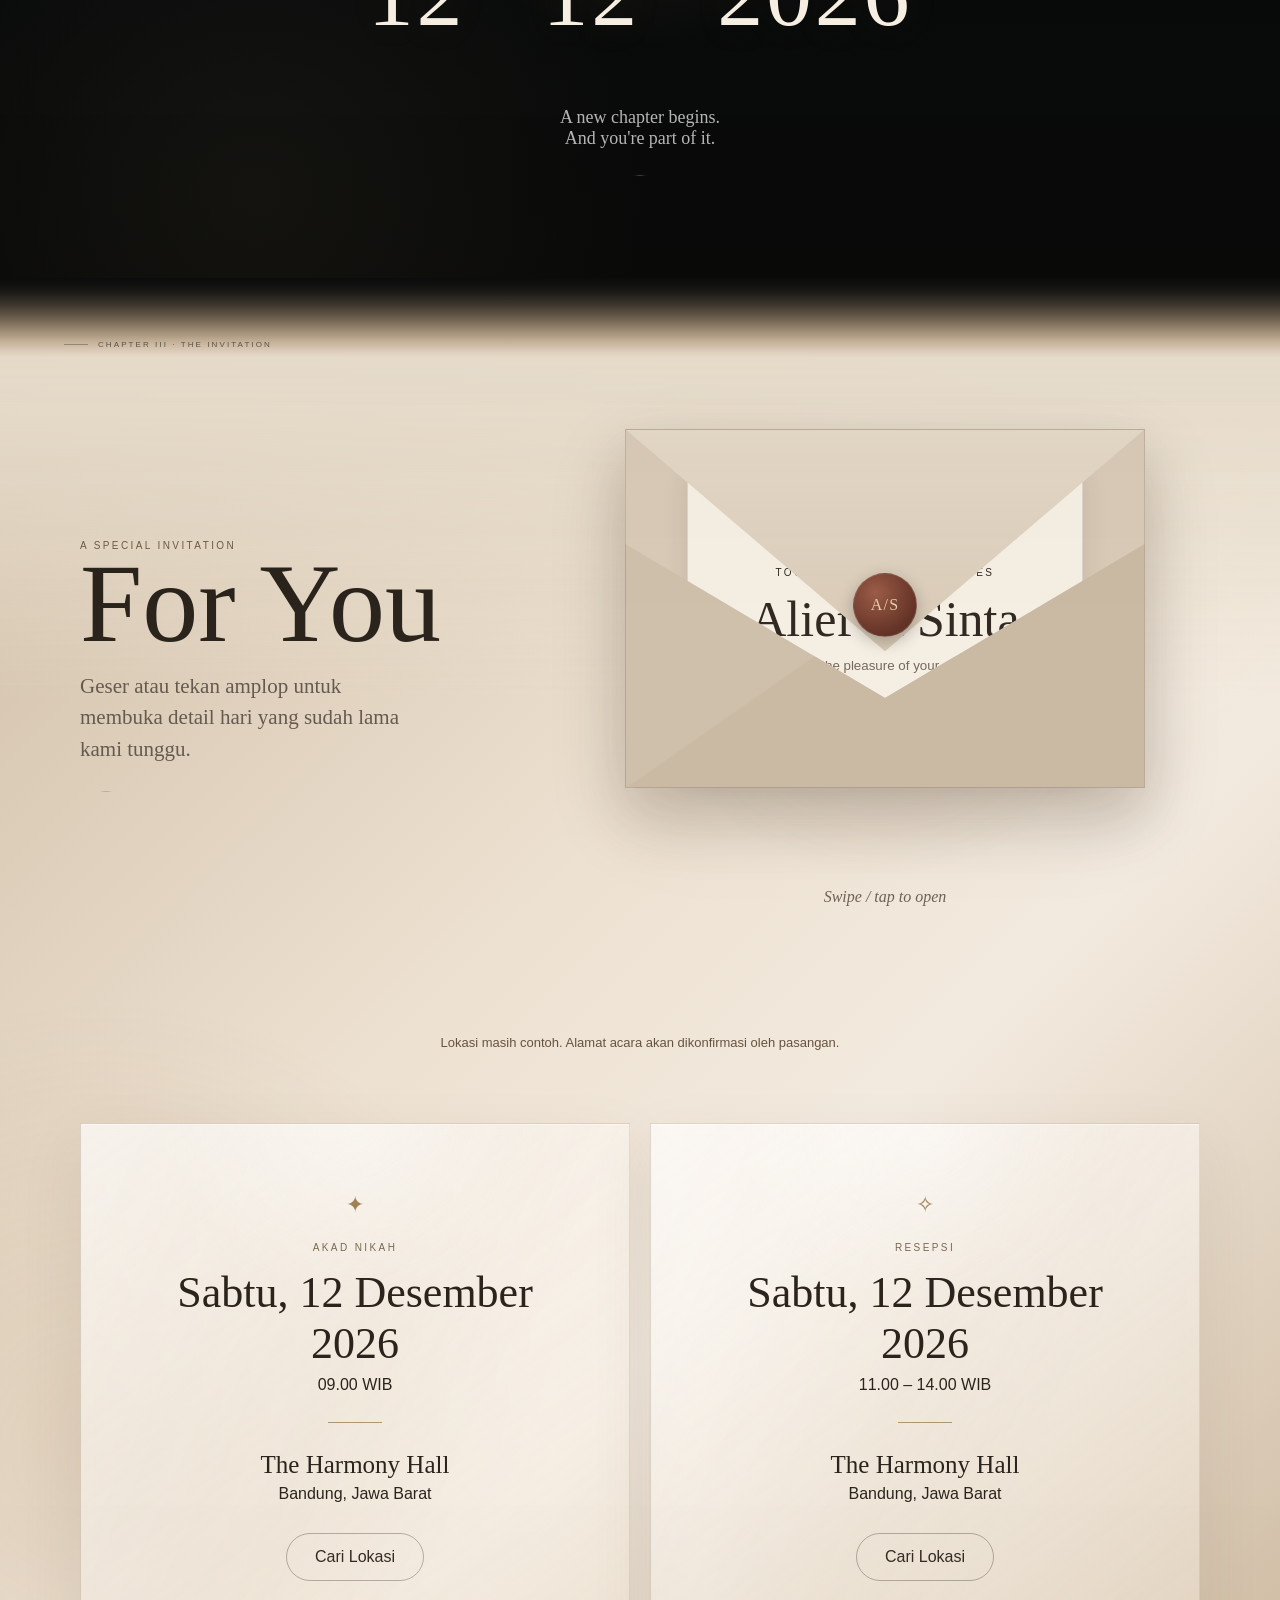
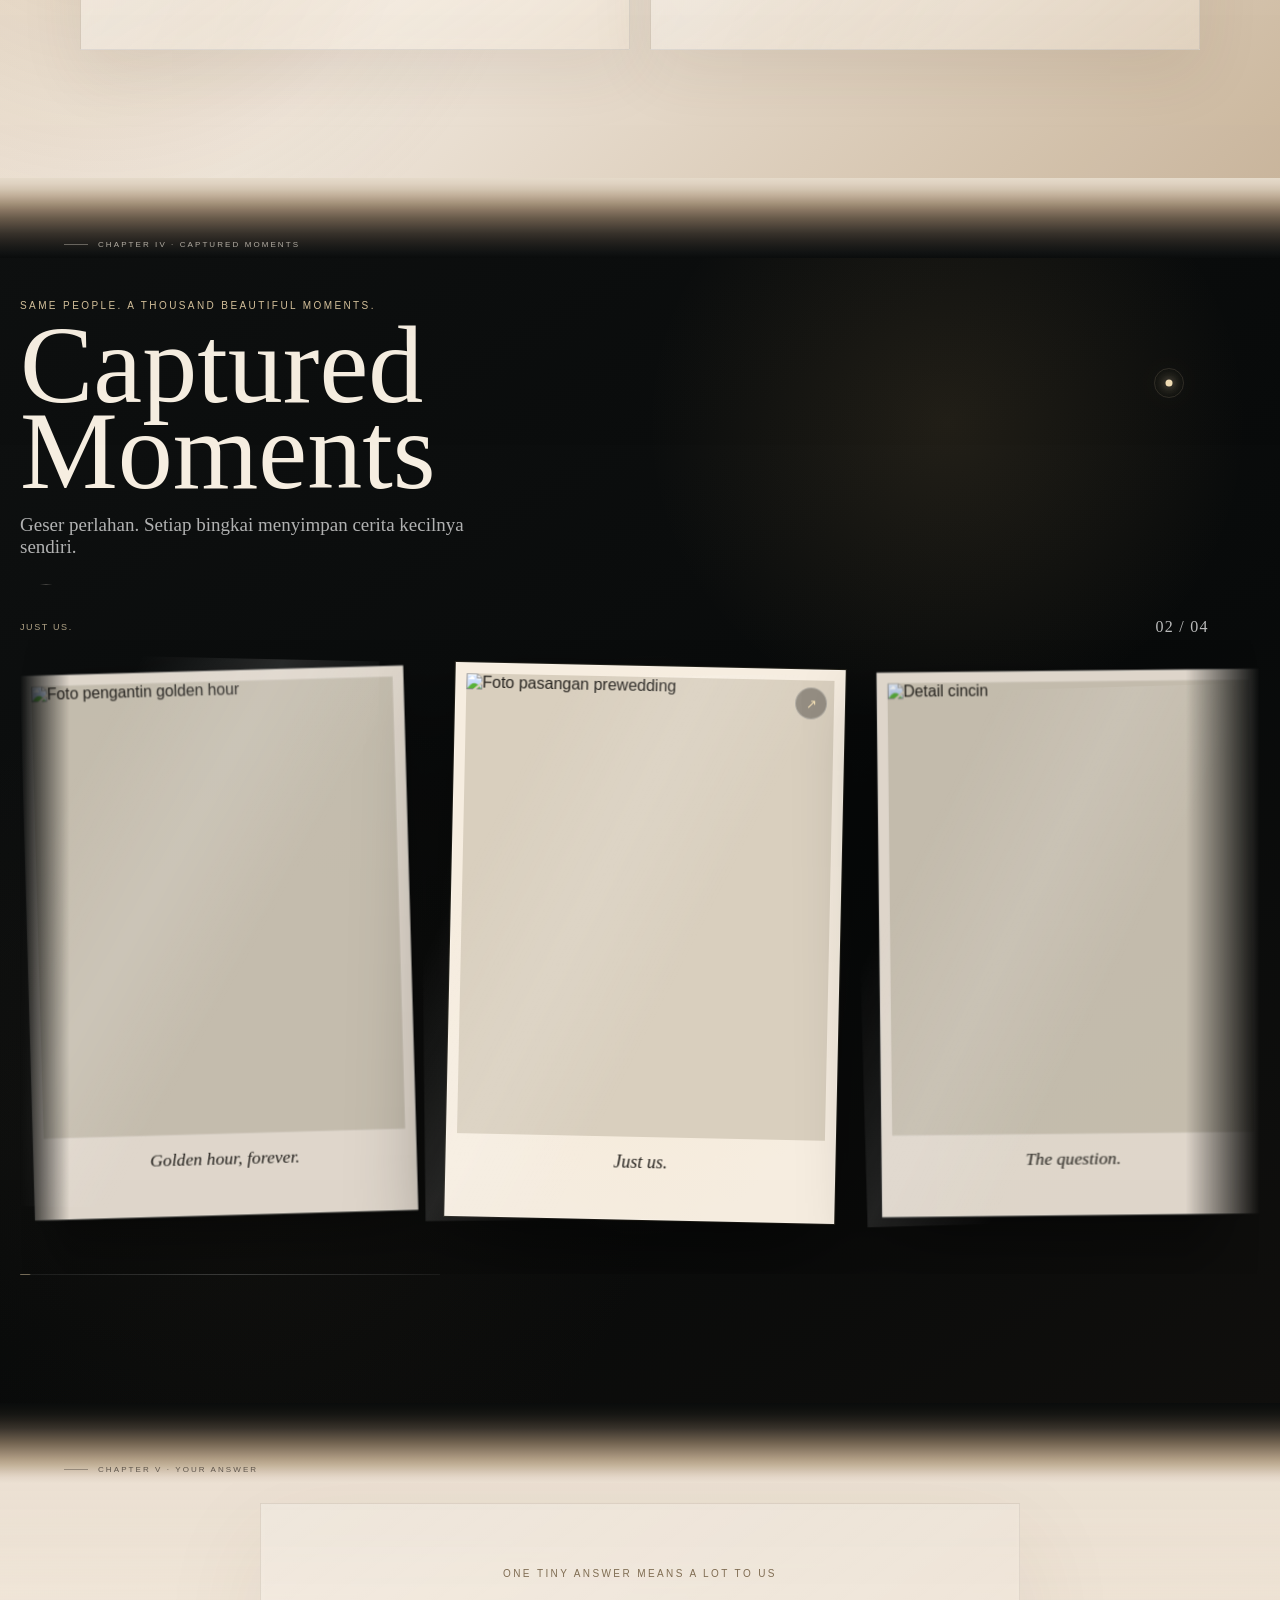
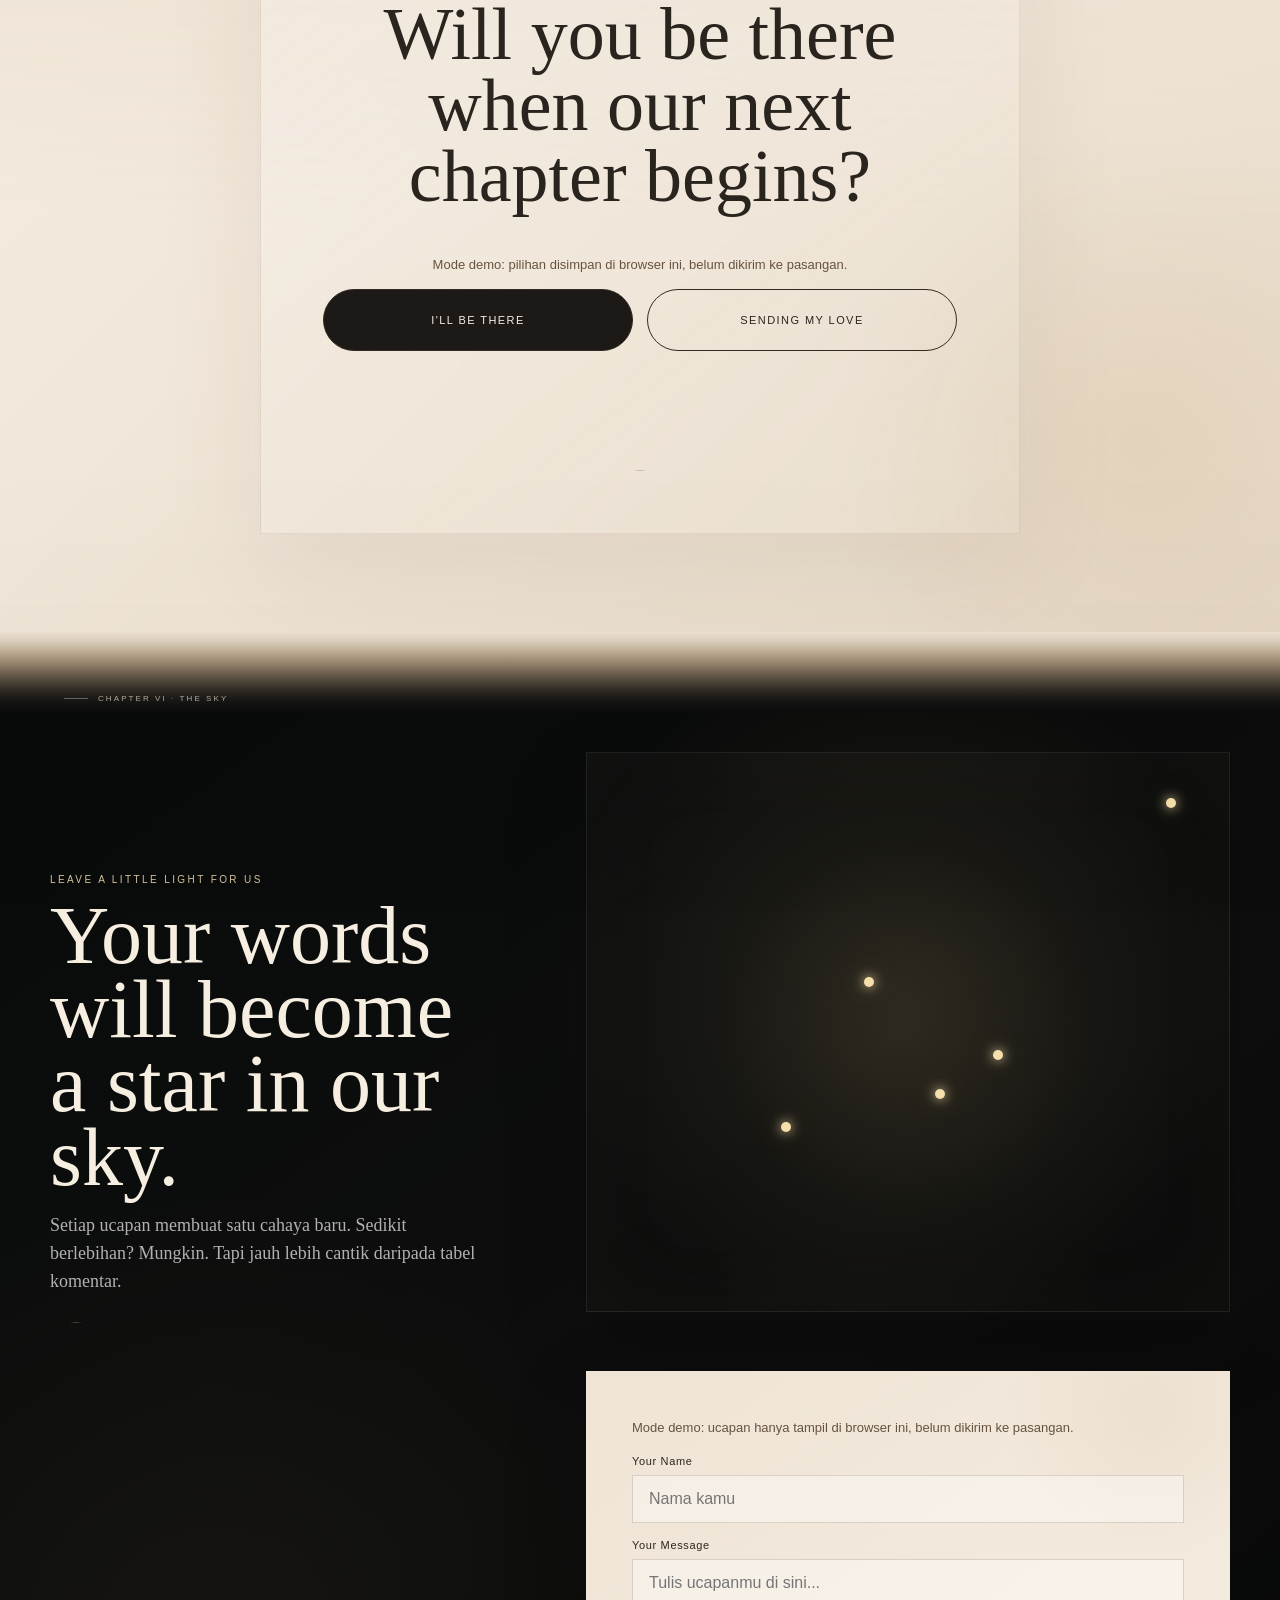
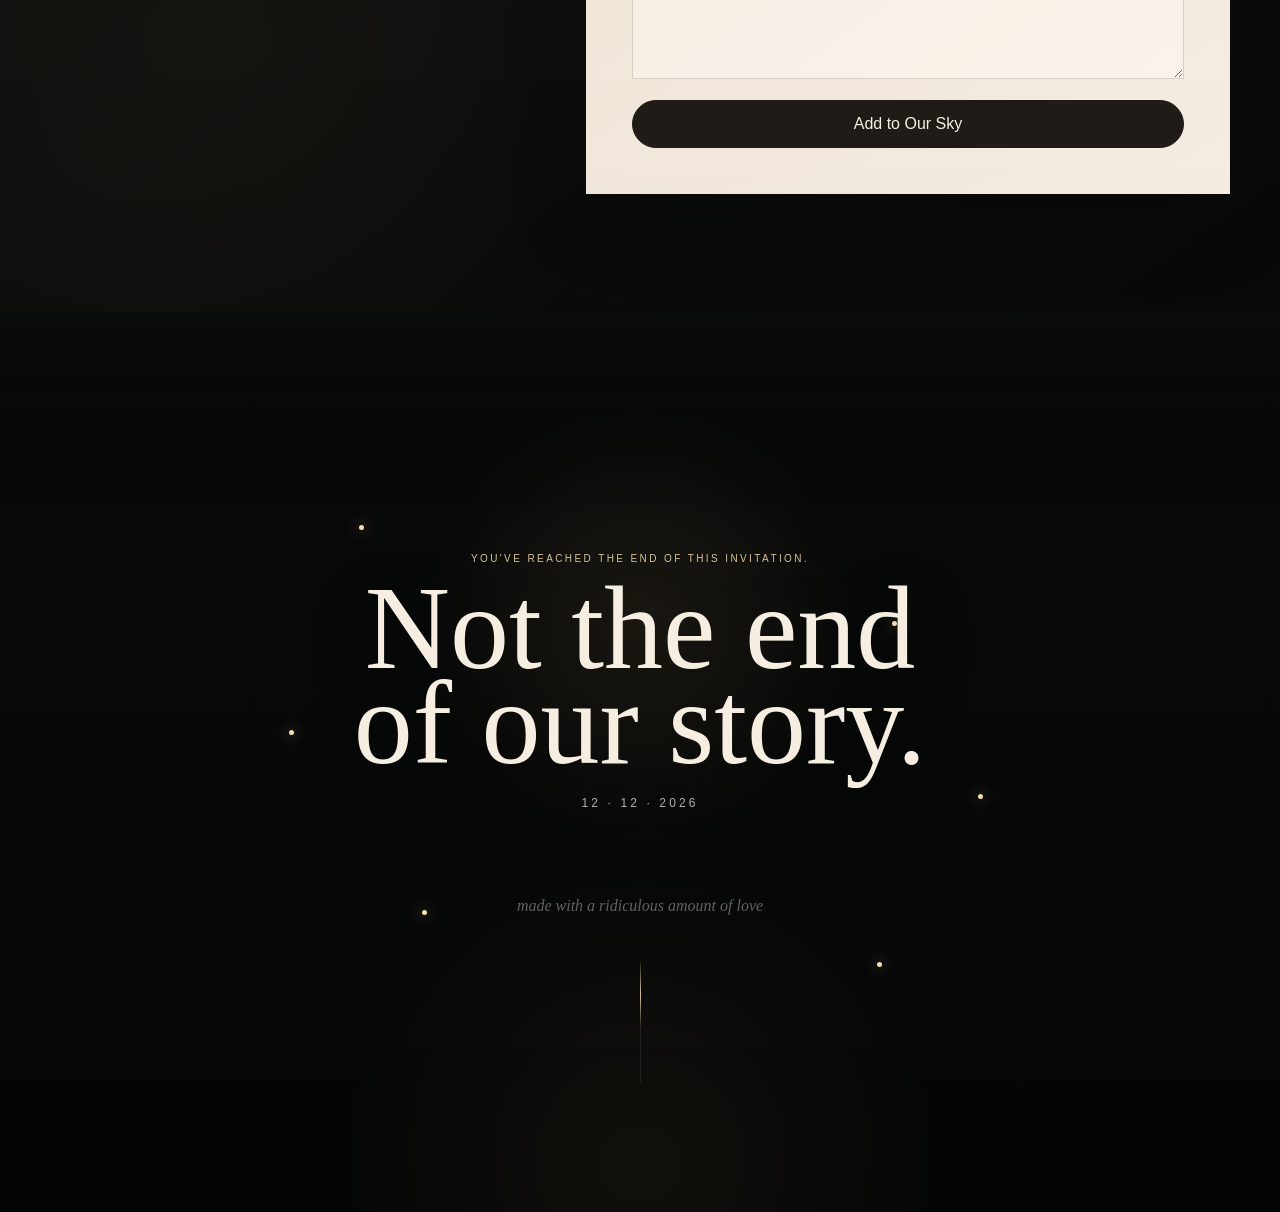
==== commit 8b9bcb46: "Fix invitation layout, gallery gestures, and accessible interactions" ====
--- a/index.html
+++ b/index.html
@@ -12,16 +12,22 @@
   <link rel="stylesheet" href="./styles.css" />
   <link rel="stylesheet" href="./premium.css" />
   <link rel="stylesheet" href="./transition-fix.css" />
+  <link rel="stylesheet" href="./experience.css" />
+  <link rel="stylesheet" href="./chapters.css" />
+  <link rel="stylesheet" href="./flow.css" />
+  <link rel="stylesheet" href="./continuity-fix.css" />
+  <link rel="stylesheet" href="./immersion.css" />
+  <link rel="stylesheet" href="./usability.css" />
 </head>
 <body>
   <canvas id="starfield" aria-hidden="true"></canvas>
 
   <header class="site-header" id="siteHeader">
-    <a href="#opening" class="monogram" aria-label="Kembali ke awal">A / N</a>
-    <button class="menu-button" id="menuButton" aria-label="Buka menu" aria-expanded="false">MENU</button>
+    <a href="#opening" class="monogram" aria-label="Kembali ke awal">A / S</a>
+    <button class="menu-button" id="menuButton" aria-label="Buka menu" aria-expanded="false" aria-controls="menuOverlay">MENU</button>
   </header>
 
-  <nav class="menu-overlay" id="menuOverlay" aria-hidden="true">
+  <nav class="menu-overlay" id="menuOverlay" aria-label="Navigasi undangan" aria-hidden="true" inert>
     <button class="menu-close" id="menuClose" aria-label="Tutup menu">×</button>
     <div class="menu-inner">
       <span class="eyebrow">Navigate the story</span>
@@ -32,7 +38,7 @@
       <a href="#rsvp">RSVP</a>
       <a href="#guestbook">Guestbook</a>
     </div>
-    <button class="music-control" id="musicControl" type="button" aria-pressed="false">
+    <button class="music-control" id="musicControl" type="button" hidden aria-pressed="false">
       <span class="music-disc">♫</span>
       <span id="musicLabel">Play Music</span>
     </button>
@@ -171,11 +177,12 @@
             </span>
             <span class="envelope-front"></span>
             <span class="envelope-flap"></span>
-            <span class="wax-seal">A/N</span>
+            <span class="wax-seal">A/S</span>
           </button>
           <span class="swipe-hint">Swipe / tap to open</span>
         </div>
 
+        <p class="demo-note venue-note">Lokasi masih contoh. Alamat acara akan dikonfirmasi oleh pasangan.</p>
         <div class="event-cards" id="eventCards">
           <article class="event-card reveal-on-scroll">
             <span class="event-icon">✦</span>
@@ -185,7 +192,7 @@
             <div class="event-divider"></div>
             <p class="venue">The Harmony Hall</p>
             <p>Bandung, Jawa Barat</p>
-            <a class="pill-button" href="https://maps.google.com" target="_blank" rel="noreferrer">View Location</a>
+            <a class="pill-button" href="https://www.google.com/maps/search/?api=1&amp;query=The%20Harmony%20Hall%2C%20Bandung%2C%20Jawa%20Barat" target="_blank" rel="noreferrer">Cari Lokasi</a>
           </article>
 
           <article class="event-card reveal-on-scroll">
@@ -196,7 +203,7 @@
             <div class="event-divider"></div>
             <p class="venue">The Harmony Hall</p>
             <p>Bandung, Jawa Barat</p>
-            <a class="pill-button" href="https://maps.google.com" target="_blank" rel="noreferrer">View Location</a>
+            <a class="pill-button" href="https://www.google.com/maps/search/?api=1&amp;query=The%20Harmony%20Hall%2C%20Bandung%2C%20Jawa%20Barat" target="_blank" rel="noreferrer">Cari Lokasi</a>
           </article>
         </div>
       </div>
@@ -237,6 +244,7 @@
       <div class="rsvp-inner reveal-on-scroll">
         <p class="eyebrow">One tiny answer means a lot to us</p>
         <h2>Will you be there<br>when our next chapter begins?</h2>
+        <p class="demo-note">Mode demo: pilihan disimpan di browser ini, belum dikirim ke pasangan.</p>
         <div class="rsvp-buttons" role="group" aria-label="Konfirmasi kehadiran">
           <button class="rsvp-option primary" data-rsvp="hadir">I'll Be There</button>
           <button class="rsvp-option secondary" data-rsvp="tidak">Sending My Love</button>
@@ -256,6 +264,7 @@
         <div class="wish-sky" id="wishSky" aria-label="Langit ucapan tamu"></div>
 
         <form class="wish-form reveal-on-scroll" id="wishForm">
+          <p class="demo-note">Mode demo: ucapan hanya tampil di browser ini, belum dikirim ke pasangan.</p>
           <label>
             <span>Your Name</span>
             <input id="guestName" name="guestName" type="text" maxlength="40" placeholder="Nama kamu" required />
@@ -265,6 +274,7 @@
             <textarea id="guestMessage" name="guestMessage" maxlength="180" placeholder="Tulis ucapanmu di sini..." required></textarea>
           </label>
           <button class="pill-button solid" type="submit">Add to Our Sky</button>
+          <p id="wishStatus" class="form-status" role="status"></p>
         </form>
       </div>
     </section>
@@ -283,7 +293,7 @@
     </section>
   </main>
 
-  <div class="secret-modal" id="secretModal" aria-hidden="true">
+  <div class="secret-modal" id="secretModal" role="dialog" aria-modal="true" aria-label="Foto rahasia" aria-hidden="true" inert>
     <button class="secret-close" id="secretClose" aria-label="Tutup foto rahasia">×</button>
     <div class="secret-card">
       <p class="eyebrow">You found it.</p>
@@ -299,7 +309,13 @@
     <!-- Ganti src dengan file musik milikmu sendiri. -->
   </audio>
 
+  <script src="./ui.js" defer></script>
   <script src="./script.js" defer></script>
   <script src="./premium.js" defer></script>
+  <script src="./experience.js" defer></script>
+  <script src="./chapters.js" defer></script>
+  <script src="./flow.js" defer></script>
+  <script src="./continuity-fix.js" defer></script>
+  <script src="./immersion.js" defer></script>
 </body>
 </html>
--- a/experience.css
+++ b/experience.css
@@ -0,0 +1,686 @@
+/* Cinematic invitation experience layer.
+ * Performance rule: movement is transform/opacity first, no continuous blur animation.
+ */
+
+:root {
+  --xp-ink: #090b0b;
+  --xp-paper: #efe5d6;
+  --xp-gold: #d8bd87;
+  --xp-gold-soft: #f0dcb4;
+  --xp-ease: cubic-bezier(.16,1,.3,1);
+}
+
+body.invite-locked {
+  overflow: hidden !important;
+  overscroll-behavior: none;
+}
+
+.experience-loading body {
+  overflow: hidden;
+}
+
+.experience-loading .site-header,
+.experience-loading main {
+  opacity: 0;
+}
+
+/* ----------------------------------------------------------
+ * Opening cover
+ * -------------------------------------------------------- */
+.invitation-cover {
+  position: fixed;
+  inset: 0;
+  z-index: 500;
+  display: grid;
+  place-items: center;
+  overflow: hidden;
+  color: #f7efe2;
+  background:
+    radial-gradient(circle at 50% 58%, rgba(216,189,135,.13), transparent 24%),
+    radial-gradient(circle at 12% 15%, rgba(255,255,255,.03), transparent 21%),
+    radial-gradient(circle at 88% 84%, rgba(157,117,70,.08), transparent 26%),
+    linear-gradient(155deg, #0c0e0e 0%, #080a0a 62%, #11100d 100%);
+  isolation: isolate;
+  transform: translateZ(0);
+  transition: opacity .85s ease, visibility .85s;
+}
+
+.invitation-cover::before {
+  content: "";
+  position: absolute;
+  inset: -20%;
+  pointer-events: none;
+  background:
+    conic-gradient(from 180deg at 50% 50%, transparent, rgba(216,189,135,.025), transparent 30%, rgba(255,255,255,.018), transparent 58%);
+  animation: xpAura 18s linear infinite;
+  opacity: .8;
+}
+
+.invitation-cover::after {
+  content: "";
+  position: absolute;
+  inset: 0;
+  pointer-events: none;
+  opacity: .15;
+  background-image: url("data:image/svg+xml,%3Csvg viewBox='0 0 180 180' xmlns='http://www.w3.org/2000/svg'%3E%3Cfilter id='n'%3E%3CfeTurbulence type='fractalNoise' baseFrequency='.82' numOctaves='2' stitchTiles='stitch'/%3E%3C/filter%3E%3Crect width='100%25' height='100%25' filter='url(%23n)' opacity='.22'/%3E%3C/svg%3E");
+}
+
+.cover-orbit {
+  position: absolute;
+  left: 50%;
+  top: 50%;
+  width: min(82vw, 680px);
+  aspect-ratio: 1;
+  border: 1px solid rgba(216,189,135,.09);
+  border-radius: 50%;
+  transform: translate(-50%,-50%);
+  pointer-events: none;
+}
+
+.cover-orbit::before,
+.cover-orbit::after {
+  content: "";
+  position: absolute;
+  inset: 10%;
+  border: 1px solid rgba(216,189,135,.055);
+  border-radius: 50%;
+  transform: rotate(18deg) scaleY(.54);
+}
+
+.cover-orbit::after {
+  inset: 21%;
+  transform: rotate(-27deg) scaleY(.67);
+}
+
+.cover-orbit-dot {
+  position: absolute;
+  width: 5px;
+  height: 5px;
+  border-radius: 50%;
+  background: var(--xp-gold-soft);
+  box-shadow: 0 0 16px rgba(240,220,180,.7);
+  animation: xpOrbit 8s linear infinite;
+}
+
+.cover-orbit-dot:nth-child(1) { left: 7%; top: 52%; animation-duration: 9s; }
+.cover-orbit-dot:nth-child(2) { right: 14%; top: 17%; animation-duration: 12s; animation-direction: reverse; }
+.cover-orbit-dot:nth-child(3) { right: 20%; bottom: 11%; animation-duration: 15s; }
+
+.cover-inner {
+  position: relative;
+  z-index: 2;
+  width: min(720px, calc(100vw - 38px));
+  min-height: min(800px, 88svh);
+  display: flex;
+  flex-direction: column;
+  align-items: center;
+  justify-content: center;
+  text-align: center;
+  padding: max(34px, env(safe-area-inset-top)) 12px max(30px, env(safe-area-inset-bottom));
+}
+
+.cover-kicker,
+.cover-guest-label,
+.cover-open-copy,
+.memory-hud-label {
+  font-family: var(--sans, Manrope, sans-serif);
+  text-transform: uppercase;
+  letter-spacing: .28em;
+  font-size: 9px;
+}
+
+.cover-kicker {
+  margin: 0 0 24px;
+  color: rgba(240,220,180,.76);
+  opacity: 0;
+  transform: translate3d(0,16px,0);
+  animation: xpReveal .9s var(--xp-ease) .12s forwards;
+}
+
+.cover-names {
+  margin: 0;
+  font-family: var(--serif, "Cormorant Garamond", serif);
+  font-weight: 400;
+  font-size: clamp(64px, 12vw, 124px);
+  line-height: .78;
+  letter-spacing: -.045em;
+  text-shadow: 0 22px 70px rgba(0,0,0,.32);
+  opacity: 0;
+  transform: translate3d(0,24px,0) scale(.98);
+  animation: xpReveal 1.1s var(--xp-ease) .24s forwards;
+}
+
+.cover-names span {
+  display: block;
+}
+
+.cover-names em {
+  display: inline-block;
+  margin: .08em 0 .1em;
+  color: var(--xp-gold-soft);
+  font-size: .52em;
+  font-weight: 400;
+}
+
+.cover-date {
+  margin: 22px 0 0;
+  font-size: 10px;
+  letter-spacing: .3em;
+  color: rgba(255,255,255,.56);
+  opacity: 0;
+  animation: xpReveal .9s var(--xp-ease) .55s forwards;
+}
+
+.cover-guest {
+  margin-top: clamp(38px, 7vh, 68px);
+  display: grid;
+  gap: 8px;
+  opacity: 0;
+  transform: translate3d(0,14px,0);
+  animation: xpReveal .9s var(--xp-ease) .7s forwards;
+}
+
+.cover-guest-label {
+  color: rgba(255,255,255,.42);
+}
+
+.cover-guest-name {
+  font-family: var(--serif, "Cormorant Garamond", serif);
+  font-size: clamp(24px, 5vw, 36px);
+  font-weight: 400;
+  color: #f7efe2;
+}
+
+.cover-seal-button {
+  --seal-x: 0px;
+  --seal-y: 0px;
+  position: relative;
+  width: 112px;
+  height: 112px;
+  margin-top: 32px;
+  border: 0;
+  border-radius: 50%;
+  padding: 0;
+  background: transparent;
+  color: #f7efe2;
+  cursor: pointer;
+  transform: translate3d(var(--seal-x), var(--seal-y), 0);
+  transition: transform .55s var(--xp-ease);
+  opacity: 0;
+  animation: xpReveal .9s var(--xp-ease) .85s forwards;
+  -webkit-tap-highlight-color: transparent;
+}
+
+.cover-seal-button::before,
+.cover-seal-button::after {
+  content: "";
+  position: absolute;
+  border-radius: 50%;
+  inset: 0;
+  border: 1px solid rgba(216,189,135,.35);
+  transition: transform .65s var(--xp-ease), opacity .5s ease;
+}
+
+.cover-seal-button::after {
+  inset: 9px;
+  border-color: rgba(216,189,135,.16);
+  animation: xpSealPulse 2.8s ease-in-out infinite;
+}
+
+.cover-seal-core {
+  position: absolute;
+  inset: 19px;
+  display: grid;
+  place-items: center;
+  border-radius: 50%;
+  font-family: var(--serif, "Cormorant Garamond", serif);
+  font-size: 21px;
+  letter-spacing: .04em;
+  background:
+    radial-gradient(circle at 38% 28%, rgba(255,255,255,.18), transparent 22%),
+    linear-gradient(145deg, #9a7442, #5d4227 68%, #b08a54);
+  border: 1px solid rgba(255,239,204,.32);
+  box-shadow: 0 14px 40px rgba(0,0,0,.34), 0 0 42px rgba(216,189,135,.1);
+}
+
+.cover-seal-button:hover::before,
+.cover-seal-button:focus-visible::before {
+  transform: scale(1.12);
+  opacity: .7;
+}
+
+.cover-seal-button:focus-visible {
+  outline: 1px solid rgba(240,220,180,.8);
+  outline-offset: 7px;
+}
+
+.cover-open-copy {
+  margin-top: 13px;
+  color: rgba(255,255,255,.62);
+  letter-spacing: .2em;
+}
+
+.cover-hint {
+  position: absolute;
+  left: 50%;
+  bottom: max(20px, env(safe-area-inset-bottom));
+  transform: translateX(-50%);
+  width: 100%;
+  margin: 0;
+  color: rgba(255,255,255,.26);
+  font-size: 9px;
+  letter-spacing: .12em;
+}
+
+.invitation-cover.is-opening .cover-inner {
+  animation: xpCoverContentOut .75s var(--xp-ease) forwards;
+}
+
+.invitation-cover.is-opening .cover-orbit {
+  animation: xpOrbitExpand 1s var(--xp-ease) forwards;
+}
+
+.invitation-cover.is-opening {
+  pointer-events: none;
+}
+
+.invitation-cover.is-gone {
+  opacity: 0;
+  visibility: hidden;
+}
+
+.cover-flash {
+  position: absolute;
+  left: 50%;
+  top: 50%;
+  width: 20px;
+  height: 20px;
+  border-radius: 50%;
+  pointer-events: none;
+  background: rgba(255,239,203,.95);
+  box-shadow: 0 0 45px rgba(255,223,164,.8), 0 0 130px rgba(216,189,135,.38);
+  transform: translate(-50%,-50%) scale(.2);
+  opacity: 0;
+}
+
+.invitation-cover.is-opening .cover-flash {
+  animation: xpFlash .9s var(--xp-ease) forwards;
+}
+
+/* ----------------------------------------------------------
+ * Site entrance choreography
+ * -------------------------------------------------------- */
+.site-header {
+  transition: opacity .8s ease, transform .9s var(--xp-ease);
+}
+
+body.invite-locked .site-header {
+  opacity: 0;
+  transform: translate3d(0,-18px,0);
+}
+
+body.experience-open .site-header {
+  opacity: 1;
+  transform: translate3d(0,0,0);
+}
+
+body.invite-locked .opening-content {
+  opacity: .3;
+  transform: translate3d(0,18px,0) scale(.99);
+}
+
+.opening-content {
+  transition: opacity 1.1s ease, transform 1.2s var(--xp-ease);
+}
+
+body.experience-open .opening-content {
+  opacity: 1;
+  transform: translate3d(0,0,0) scale(1);
+}
+
+/* Staged reveal after the two paths meet. */
+.experience-ready .names-reveal.show .eyebrow,
+.experience-ready .names-reveal.show h2,
+.experience-ready .names-reveal.show > p {
+  opacity: 0;
+  transform: translate3d(0,18px,0);
+  animation: xpNameReveal .82s var(--xp-ease) forwards;
+}
+
+.experience-ready .names-reveal.show h2 { animation-delay: .16s; }
+.experience-ready .names-reveal.show > p { animation-delay: .34s; }
+
+.experience-ready .opening .scroll-cue {
+  opacity: .24;
+  transform: translate3d(0,8px,0);
+  transition: opacity .75s ease, transform .8s var(--xp-ease);
+}
+
+.experience-ready .paths-stage.united ~ .scroll-cue {
+  opacity: .82;
+  transform: translate3d(0,0,0);
+}
+
+/* ----------------------------------------------------------
+ * Story progress
+ * -------------------------------------------------------- */
+.story-progress {
+  position: fixed;
+  z-index: 70;
+  right: 12px;
+  top: 50%;
+  width: 1px;
+  height: min(190px, 32vh);
+  transform: translateY(-50%);
+  background: rgba(255,255,255,.11);
+  pointer-events: none;
+  opacity: 0;
+  transition: opacity .5s ease;
+  mix-blend-mode: difference;
+}
+
+body.experience-open .story-progress {
+  opacity: .65;
+}
+
+.story-progress > span {
+  display: block;
+  width: 100%;
+  height: 100%;
+  transform: scaleY(var(--xp-scroll, 0));
+  transform-origin: top;
+  background: #fff;
+  will-change: transform;
+}
+
+/* ----------------------------------------------------------
+ * Hidden light mini-game
+ * -------------------------------------------------------- */
+.memory-spark {
+  position: absolute;
+  z-index: 18;
+  width: 42px;
+  height: 42px;
+  border: 0;
+  border-radius: 50%;
+  background: transparent;
+  padding: 0;
+  cursor: pointer;
+  color: var(--xp-gold-soft);
+  -webkit-tap-highlight-color: transparent;
+}
+
+.memory-spark::before,
+.memory-spark::after {
+  content: "";
+  position: absolute;
+  left: 50%;
+  top: 50%;
+  border-radius: 50%;
+  transform: translate(-50%,-50%);
+}
+
+.memory-spark::before {
+  width: 7px;
+  height: 7px;
+  background: currentColor;
+  box-shadow: 0 0 12px currentColor, 0 0 28px rgba(216,189,135,.42);
+  animation: xpSparkPulse 2.4s ease-in-out infinite;
+}
+
+.memory-spark::after {
+  width: 28px;
+  height: 28px;
+  border: 1px solid currentColor;
+  opacity: .13;
+  animation: xpRing 2.4s ease-out infinite;
+}
+
+.memory-spark.found {
+  pointer-events: none;
+}
+
+.memory-spark.found::before {
+  animation: xpFound .65s var(--xp-ease) forwards;
+}
+
+.memory-spark.found::after {
+  animation: xpFoundRing .8s ease-out forwards;
+}
+
+#story .memory-spark { right: 8%; top: 7%; color: #9b7749; }
+#dateScene .memory-spark { left: 8%; top: 24%; }
+#gallery .memory-spark { right: 7%; top: 15%; }
+
+.memory-hud {
+  position: fixed;
+  left: max(14px, env(safe-area-inset-left));
+  bottom: max(14px, env(safe-area-inset-bottom));
+  z-index: 75;
+  display: flex;
+  align-items: center;
+  gap: 9px;
+  padding: 8px 11px;
+  border: 1px solid rgba(255,255,255,.10);
+  border-radius: 999px;
+  background: rgba(9,11,11,.54);
+  backdrop-filter: blur(8px);
+  color: rgba(255,255,255,.7);
+  opacity: 0;
+  transform: translate3d(0,10px,0);
+  pointer-events: none;
+  transition: opacity .5s ease, transform .5s var(--xp-ease);
+}
+
+.memory-hud.visible {
+  opacity: 1;
+  transform: translate3d(0,0,0);
+}
+
+.memory-hud-dots {
+  display: flex;
+  gap: 4px;
+}
+
+.memory-hud-dots i {
+  width: 5px;
+  height: 5px;
+  border-radius: 50%;
+  background: rgba(255,255,255,.2);
+  transition: transform .45s var(--xp-ease), background .45s ease, box-shadow .45s ease;
+}
+
+.memory-hud-dots i.on {
+  background: var(--xp-gold-soft);
+  box-shadow: 0 0 9px rgba(240,220,180,.58);
+  transform: scale(1.25);
+}
+
+.memory-toast {
+  position: fixed;
+  left: 50%;
+  bottom: max(72px, calc(env(safe-area-inset-bottom) + 64px));
+  z-index: 90;
+  transform: translate3d(-50%,14px,0);
+  width: min(360px, calc(100vw - 32px));
+  padding: 14px 18px;
+  border: 1px solid rgba(240,220,180,.16);
+  border-radius: 999px;
+  background: rgba(9,11,11,.88);
+  color: #f5ecde;
+  text-align: center;
+  font-family: var(--serif, "Cormorant Garamond", serif);
+  font-size: 17px;
+  opacity: 0;
+  pointer-events: none;
+  transition: opacity .45s ease, transform .55s var(--xp-ease);
+}
+
+.memory-toast.show {
+  opacity: 1;
+  transform: translate3d(-50%,0,0);
+}
+
+/* Tap sparkle feedback, maximum count is controlled in JS. */
+.tap-spark {
+  position: fixed;
+  z-index: 120;
+  left: var(--sx);
+  top: var(--sy);
+  width: 4px;
+  height: 4px;
+  border-radius: 50%;
+  pointer-events: none;
+  background: var(--xp-gold-soft);
+  box-shadow: 0 0 11px rgba(240,220,180,.78);
+  animation: xpTapSpark .72s var(--xp-ease) forwards;
+}
+
+/* RSVP micro-celebration */
+.rsvp-option.xp-celebrate::before {
+  content: "✦";
+  position: absolute;
+  left: 50%;
+  top: 50%;
+  color: currentColor;
+  pointer-events: none;
+  animation: xpButtonStar .8s var(--xp-ease) forwards;
+}
+
+@keyframes xpReveal {
+  to { opacity: 1; transform: translate3d(0,0,0) scale(1); }
+}
+
+@keyframes xpAura {
+  to { transform: rotate(360deg); }
+}
+
+@keyframes xpOrbit {
+  0%,100% { transform: translate3d(0,0,0) scale(.7); opacity: .35; }
+  50% { transform: translate3d(10px,-8px,0) scale(1.2); opacity: 1; }
+}
+
+@keyframes xpSealPulse {
+  0%,100% { transform: scale(.92); opacity: .35; }
+  50% { transform: scale(1.12); opacity: .78; }
+}
+
+@keyframes xpCoverContentOut {
+  to { opacity: 0; transform: translate3d(0,-24px,0) scale(.985); }
+}
+
+@keyframes xpOrbitExpand {
+  to { opacity: 0; transform: translate(-50%,-50%) scale(1.35); }
+}
+
+@keyframes xpFlash {
+  0% { opacity: 0; transform: translate(-50%,-50%) scale(.2); }
+  25% { opacity: .92; }
+  100% { opacity: 0; transform: translate(-50%,-50%) scale(34); }
+}
+
+@keyframes xpNameReveal {
+  to { opacity: 1; transform: translate3d(0,0,0); }
+}
+
+@keyframes xpSparkPulse {
+  0%,100% { transform: translate(-50%,-50%) scale(.7); opacity: .42; }
+  50% { transform: translate(-50%,-50%) scale(1.22); opacity: 1; }
+}
+
+@keyframes xpRing {
+  from { transform: translate(-50%,-50%) scale(.55); opacity: .22; }
+  to { transform: translate(-50%,-50%) scale(1.25); opacity: 0; }
+}
+
+@keyframes xpFound {
+  40% { transform: translate(-50%,-50%) scale(2.2); opacity: 1; }
+  to { transform: translate(-50%,-50%) scale(.2); opacity: 0; }
+}
+
+@keyframes xpFoundRing {
+  to { transform: translate(-50%,-50%) scale(2.4); opacity: 0; }
+}
+
+@keyframes xpTapSpark {
+  0% { opacity: 0; transform: translate(-50%,-50%) scale(.2); }
+  35% { opacity: 1; }
+  to { opacity: 0; transform: translate(-50%,-50%) scale(3.2); }
+}
+
+@keyframes xpButtonStar {
+  0% { opacity: 0; transform: translate(-50%,-50%) scale(.2) rotate(0deg); }
+  35% { opacity: 1; }
+  to { opacity: 0; transform: translate(-50%,-130%) scale(1.8) rotate(45deg); }
+}
+
+@media (max-width: 680px) {
+  .cover-inner {
+    min-height: 90svh;
+    padding-left: 6px;
+    padding-right: 6px;
+  }
+
+  .cover-names {
+    font-size: clamp(62px, 20vw, 90px);
+  }
+
+  .cover-orbit {
+    width: 118vw;
+  }
+
+  .cover-guest {
+    margin-top: 34px;
+  }
+
+  .cover-seal-button {
+    width: 100px;
+    height: 100px;
+    margin-top: 24px;
+  }
+
+  .story-progress {
+    right: 6px;
+    height: 22vh;
+  }
+
+  .memory-hud {
+    left: 10px;
+    bottom: max(10px, env(safe-area-inset-bottom));
+    padding: 7px 10px;
+  }
+
+  #story .memory-spark { right: 3%; top: 4%; }
+  #dateScene .memory-spark { left: 2%; top: 20%; }
+  #gallery .memory-spark { right: 2%; top: 11%; }
+}
+
+@media (hover:hover) and (pointer:fine) {
+  .cover-seal-button:hover .cover-seal-core {
+    box-shadow: 0 18px 48px rgba(0,0,0,.4), 0 0 64px rgba(216,189,135,.18);
+  }
+}
+
+@media (prefers-reduced-motion: reduce) {
+  .invitation-cover::before,
+  .cover-orbit-dot,
+  .cover-seal-button::after,
+  .memory-spark::before,
+  .memory-spark::after {
+    animation: none !important;
+  }
+
+  .cover-kicker,
+  .cover-names,
+  .cover-date,
+  .cover-guest,
+  .cover-seal-button {
+    opacity: 1 !important;
+    transform: none !important;
+    animation: none !important;
+  }
+
+  .story-progress > span {
+    will-change: auto;
+  }
+}
--- a/chapters.css
+++ b/chapters.css
@@ -0,0 +1,591 @@
+/* Chapter-by-chapter cinematic interaction layer.
+ * Motion stays compositor-friendly: transform + opacity first.
+ */
+
+:root {
+  --chapter-gold: #d9be87;
+  --chapter-gold-soft: #f1dfba;
+  --chapter-ink: #0a0b0b;
+  --chapter-paper: #efe4d4;
+  --chapter-ease: cubic-bezier(.16,1,.3,1);
+}
+
+.chapter-enhanced .timeline-item {
+  --memory-pan: 0px;
+  --memory-depth: 0;
+}
+
+/* ----------------------------------------------------------
+ * Scene chapter labels + cinematic curtains
+ * -------------------------------------------------------- */
+.scene-chapter-label {
+  position: absolute;
+  z-index: 16;
+  top: clamp(28px, 5vw, 62px);
+  left: clamp(18px, 5vw, 64px);
+  display: flex;
+  align-items: center;
+  gap: 10px;
+  color: currentColor;
+  opacity: .42;
+  pointer-events: none;
+  font-family: var(--sans, Manrope, sans-serif);
+  font-size: 8px;
+  text-transform: uppercase;
+  letter-spacing: .26em;
+  transform: translate3d(0, 10px, 0);
+  transition: opacity .9s ease .25s, transform 1s var(--chapter-ease) .2s;
+}
+
+.scene-chapter-label::before {
+  content: "";
+  width: 24px;
+  height: 1px;
+  background: currentColor;
+  opacity: .5;
+}
+
+.chapter-entered .scene-chapter-label {
+  opacity: .68;
+  transform: translate3d(0, 0, 0);
+}
+
+.scene-curtain {
+  position: absolute;
+  z-index: 14;
+  left: 0;
+  right: 0;
+  top: 0;
+  height: min(100svh, 900px);
+  pointer-events: none;
+  transform: translateZ(0);
+  will-change: transform, opacity;
+}
+
+.photo-story .scene-curtain {
+  background:
+    linear-gradient(to bottom, rgba(239,228,212,.98), rgba(217,201,179,.86) 34%, rgba(102,90,75,.38) 67%, rgba(15,16,15,0));
+  transform-origin: top;
+  transform: scaleY(1);
+  opacity: 1;
+  transition: transform 1.45s var(--chapter-ease), opacity 1.15s ease .1s;
+}
+
+.photo-story.chapter-entered .scene-curtain {
+  transform: scaleY(.02);
+  opacity: 0;
+}
+
+.date-scene .scene-curtain,
+.gallery-section .scene-curtain,
+.guestbook-section .scene-curtain {
+  background:
+    radial-gradient(circle at 50% 18%, rgba(217,190,135,.10), transparent 25%),
+    linear-gradient(to bottom, rgba(8,10,10,.98), rgba(8,10,10,.77) 48%, rgba(8,10,10,0));
+  transform: translate3d(0, -4%, 0) scaleY(1);
+  transform-origin: top;
+  opacity: .96;
+  transition: transform 1.3s var(--chapter-ease), opacity 1.1s ease;
+}
+
+.date-scene.chapter-entered .scene-curtain,
+.gallery-section.chapter-entered .scene-curtain,
+.guestbook-section.chapter-entered .scene-curtain {
+  transform: translate3d(0,-20%,0) scaleY(.12);
+  opacity: 0;
+}
+
+.invitation-section .scene-curtain,
+.rsvp-section .scene-curtain {
+  background:
+    radial-gradient(circle at 50% 32%, rgba(255,255,255,.72), rgba(236,223,205,.55) 26%, rgba(213,194,169,.28) 51%, transparent 73%);
+  transform: scale(1.16);
+  opacity: .92;
+  transition: transform 1.35s var(--chapter-ease), opacity 1.2s ease;
+}
+
+.invitation-section.chapter-entered .scene-curtain,
+.rsvp-section.chapter-entered .scene-curtain {
+  transform: scale(.82);
+  opacity: 0;
+}
+
+/* ----------------------------------------------------------
+ * Our Story: living timeline
+ * -------------------------------------------------------- */
+.timeline-item {
+  transition: opacity .7s ease, transform .85s var(--chapter-ease);
+}
+
+.timeline-item:not(.chapter-active) {
+  opacity: .62;
+}
+
+.timeline-item.chapter-active {
+  opacity: 1;
+}
+
+.timeline-item.chapter-active .timeline-year {
+  color: #8c6d42;
+  text-shadow: 0 0 18px rgba(181,154,107,.24);
+}
+
+.timeline-item.chapter-active::before {
+  background: var(--chapter-gold-soft);
+  box-shadow: 0 0 0 7px rgba(181,154,107,.08), 0 0 22px rgba(181,154,107,.30);
+}
+
+.timeline-index {
+  position: absolute;
+  z-index: 5;
+  left: 50%;
+  top: 50%;
+  transform: translate(-50%, 24px);
+  font-family: var(--sans, Manrope, sans-serif);
+  font-size: 8px;
+  letter-spacing: .18em;
+  color: rgba(99,79,55,.48);
+}
+
+.photo-frame {
+  cursor: pointer;
+  isolation: isolate;
+}
+
+.photo-frame img {
+  transform: translate3d(0, var(--memory-pan, 0px), 0) scale(1.045);
+  transition: transform .45s linear, filter .7s ease;
+  will-change: transform;
+}
+
+.timeline-item.chapter-active .photo-frame {
+  box-shadow: 0 34px 82px rgba(67,49,32,.18), 0 3px 9px rgba(73,52,30,.07);
+}
+
+.memory-card-toggle {
+  position: absolute;
+  z-index: 7;
+  right: 14px;
+  bottom: 12px;
+  width: 34px;
+  height: 34px;
+  padding: 0;
+  border: 1px solid rgba(60,47,35,.16);
+  border-radius: 50%;
+  display: grid;
+  place-items: center;
+  background: rgba(247,240,230,.78);
+  color: #584631;
+  cursor: pointer;
+  font-family: var(--serif, "Cormorant Garamond", serif);
+  font-size: 17px;
+  backdrop-filter: blur(5px);
+  transition: transform .5s var(--chapter-ease), background .4s ease;
+}
+
+.memory-card-toggle::before { content: "+"; }
+
+.photo-frame.memory-open .memory-card-toggle {
+  transform: rotate(45deg);
+  background: rgba(238,225,207,.94);
+}
+
+.memory-note {
+  position: absolute;
+  z-index: 6;
+  left: 14px;
+  right: 14px;
+  bottom: 14px;
+  min-height: 92px;
+  padding: 17px 54px 17px 18px;
+  display: flex;
+  align-items: center;
+  color: #33291f;
+  background: rgba(244,235,222,.94);
+  border: 1px solid rgba(83,63,43,.12);
+  box-shadow: 0 14px 34px rgba(41,31,21,.13);
+  font-family: var(--serif, "Cormorant Garamond", serif);
+  font-size: 18px;
+  line-height: 1.3;
+  font-style: italic;
+  opacity: 0;
+  transform: translate3d(0,18px,0) scale(.98);
+  pointer-events: none;
+  transition: opacity .5s ease, transform .6s var(--chapter-ease);
+}
+
+.photo-frame.memory-open .memory-note {
+  opacity: 1;
+  transform: translate3d(0,0,0) scale(1);
+}
+
+.photo-frame.memory-open img {
+  filter: saturate(.72) brightness(.76);
+  transform: translate3d(0, var(--memory-pan, 0px), 0) scale(1.075);
+}
+
+.timeline-finale-sigil {
+  width: 74px;
+  height: 74px;
+  margin-top: 26px;
+  border-radius: 50%;
+  display: grid;
+  place-items: center;
+  border: 1px solid rgba(140,109,66,.25);
+  color: #876b47;
+  font-family: var(--serif, "Cormorant Garamond", serif);
+  font-size: 24px;
+  box-shadow: 0 0 0 0 rgba(181,154,107,.0);
+  transition: transform .7s var(--chapter-ease), box-shadow .7s ease;
+}
+
+.timeline-item.chapter-active .timeline-finale-sigil {
+  transform: rotate(8deg) scale(1.04);
+  box-shadow: 0 0 0 10px rgba(181,154,107,.045);
+}
+
+/* ----------------------------------------------------------
+ * Photo interlude: secret note
+ * -------------------------------------------------------- */
+.photo-secret-panel {
+  position: absolute;
+  z-index: 9;
+  left: 50%;
+  bottom: clamp(28px, 7vh, 66px);
+  width: min(520px, calc(100% - 36px));
+  transform: translateX(-50%);
+  display: grid;
+  justify-items: center;
+  gap: 10px;
+  pointer-events: none;
+}
+
+.photo-secret-toggle {
+  pointer-events: auto;
+  min-height: 42px;
+  padding: 0 18px;
+  border: 1px solid rgba(255,255,255,.24);
+  border-radius: 999px;
+  background: rgba(9,11,11,.26);
+  color: rgba(255,255,255,.82);
+  backdrop-filter: blur(7px);
+  cursor: pointer;
+  font-size: 9px;
+  text-transform: uppercase;
+  letter-spacing: .17em;
+  transition: transform .45s var(--chapter-ease), background .35s ease;
+}
+
+.photo-secret-toggle:active { transform: scale(.96); }
+
+.photo-secret-note {
+  max-width: 430px;
+  padding: 17px 20px;
+  border: 1px solid rgba(255,255,255,.16);
+  background: rgba(8,10,10,.60);
+  color: #f6ecdc;
+  text-align: center;
+  font-family: var(--serif, "Cormorant Garamond", serif);
+  font-size: 20px;
+  font-style: italic;
+  line-height: 1.35;
+  opacity: 0;
+  transform: translate3d(0,13px,0) scale(.985);
+  transition: opacity .55s ease, transform .65s var(--chapter-ease);
+}
+
+.photo-story.photo-secret-open .photo-secret-note {
+  opacity: 1;
+  transform: translate3d(0,0,0) scale(1);
+}
+
+.photo-story.photo-secret-open .story-backdrop {
+  filter: saturate(.88) brightness(.88);
+}
+
+.photo-story-copy {
+  transform: translate3d(0, var(--photo-copy-y, 0px), 0);
+  will-change: transform;
+}
+
+/* ----------------------------------------------------------
+ * Date scene: playable constellation
+ * -------------------------------------------------------- */
+.constellation {
+  position: relative;
+}
+
+.star-hit {
+  position: absolute;
+  z-index: 8;
+  width: 44px;
+  height: 44px;
+  margin: -22px 0 0 -22px;
+  padding: 0;
+  border: 0;
+  border-radius: 50%;
+  background: transparent;
+  cursor: pointer;
+  -webkit-tap-highlight-color: transparent;
+}
+
+.star-hit::before,
+.star-hit::after {
+  content: "";
+  position: absolute;
+  left: 50%;
+  top: 50%;
+  border-radius: 50%;
+  transform: translate(-50%,-50%);
+}
+
+.star-hit::before {
+  width: 7px;
+  height: 7px;
+  background: #f1d8a1;
+  box-shadow: 0 0 10px rgba(241,216,161,.58);
+  opacity: .45;
+  transition: opacity .4s ease, transform .55s var(--chapter-ease), box-shadow .5s ease;
+}
+
+.star-hit::after {
+  width: 25px;
+  height: 25px;
+  border: 1px solid rgba(241,216,161,.17);
+  opacity: 0;
+  transition: opacity .4s ease, transform .55s var(--chapter-ease);
+}
+
+.star-hit:hover::after,
+.star-hit:focus-visible::after {
+  opacity: 1;
+}
+
+.star-hit.lit::before {
+  opacity: 1;
+  transform: translate(-50%,-50%) scale(1.35);
+  box-shadow: 0 0 12px #f1d8a1, 0 0 34px rgba(241,216,161,.72), 0 0 65px rgba(241,216,161,.28);
+}
+
+.star-hit.lit::after {
+  opacity: .55;
+  transform: translate(-50%,-50%) scale(1.25);
+}
+
+.constellation-play-hint {
+  margin: -8px 0 12px;
+  color: rgba(255,255,255,.45);
+  font-size: 9px;
+  text-transform: uppercase;
+  letter-spacing: .18em;
+  transition: opacity .5s ease, transform .55s var(--chapter-ease);
+}
+
+.constellation-count {
+  color: var(--chapter-gold-soft);
+}
+
+.date-scene.constellation-complete .constellation-play-hint {
+  opacity: 0;
+  transform: translate3d(0,-6px,0);
+}
+
+.date-scene.constellation-complete .constellation path {
+  stroke: rgba(241,216,161,.72);
+  filter: drop-shadow(0 0 5px rgba(241,216,161,.35));
+}
+
+.date-scene.constellation-complete .wedding-date {
+  color: #fff3d9;
+  text-shadow: 0 0 28px rgba(241,216,161,.26), 0 0 70px rgba(217,190,135,.15);
+  transform: scale(1.025);
+  transition: transform .8s var(--chapter-ease), color .6s ease, text-shadow .8s ease;
+}
+
+.date-complete-note {
+  min-height: 23px;
+  margin-top: 12px;
+  color: rgba(241,216,161,.82);
+  font-family: var(--serif, "Cormorant Garamond", serif);
+  font-size: 18px;
+  font-style: italic;
+  opacity: 0;
+  transform: translate3d(0,8px,0);
+  transition: opacity .6s ease, transform .7s var(--chapter-ease);
+}
+
+.date-scene.constellation-complete .date-complete-note {
+  opacity: 1;
+  transform: translate3d(0,0,0);
+}
+
+/* ----------------------------------------------------------
+ * Envelope aftermath
+ * -------------------------------------------------------- */
+.event-unsealed .envelope-stage::after {
+  content: "Unsealed";
+  position: absolute;
+  bottom: 9%;
+  left: 50%;
+  transform: translateX(-50%);
+  color: rgba(79,59,38,.52);
+  font-family: var(--sans, Manrope, sans-serif);
+  font-size: 8px;
+  letter-spacing: .24em;
+  text-transform: uppercase;
+  animation: chapterFadeUp .8s var(--chapter-ease) both;
+}
+
+.event-unsealed .event-card {
+  animation: chapterCardArrive .9s var(--chapter-ease) both;
+}
+
+.event-unsealed .event-card:nth-child(2) { animation-delay: .12s; }
+
+/* ----------------------------------------------------------
+ * Gallery: active film frame
+ * -------------------------------------------------------- */
+.gallery-meta {
+  display: flex;
+  align-items: center;
+  justify-content: space-between;
+  gap: 20px;
+  margin: -22px 0 4px;
+  padding-right: 4vw;
+  color: rgba(255,255,255,.48);
+  font-size: 9px;
+  text-transform: uppercase;
+  letter-spacing: .18em;
+}
+
+.gallery-live-caption {
+  max-width: 60%;
+  overflow: hidden;
+  white-space: nowrap;
+  text-overflow: ellipsis;
+  color: rgba(240,220,180,.72);
+}
+
+.gallery-live-count {
+  font-family: var(--serif, "Cormorant Garamond", serif);
+  font-size: 16px;
+  letter-spacing: .08em;
+  color: rgba(255,255,255,.72);
+}
+
+.gallery-card.chapter-current {
+  box-shadow: 0 42px 100px rgba(0,0,0,.58), 0 0 0 1px rgba(240,220,180,.18);
+}
+
+.gallery-card.gallery-focus {
+  transform: rotate(0deg) translate3d(0,-8px,0) scale(1.035) !important;
+  z-index: 5;
+}
+
+.gallery-card.gallery-focus figcaption {
+  color: #6e5333;
+}
+
+/* ----------------------------------------------------------
+ * RSVP ambience response
+ * -------------------------------------------------------- */
+.rsvp-answer-echo {
+  min-height: 28px;
+  margin-top: 12px;
+  font-family: var(--serif, "Cormorant Garamond", serif);
+  font-size: 20px;
+  color: #755f44;
+  opacity: 0;
+  transform: translate3d(0,8px,0);
+  transition: opacity .55s ease, transform .65s var(--chapter-ease);
+}
+
+.rsvp-section.rsvp-answered .rsvp-answer-echo {
+  opacity: 1;
+  transform: translate3d(0,0,0);
+}
+
+.rsvp-section.rsvp-hadir {
+  background:
+    radial-gradient(circle at 50% 44%, rgba(204,165,102,.20), transparent 23%),
+    radial-gradient(circle at 12% 14%, rgba(157,121,77,.13), transparent 25%),
+    radial-gradient(circle at 89% 77%, rgba(203,174,132,.22), transparent 24%),
+    linear-gradient(135deg, #f7eee1 0%, #e4d4bd 100%) !important;
+}
+
+.rsvp-section.rsvp-tidak {
+  background:
+    radial-gradient(circle at 50% 44%, rgba(155,128,98,.10), transparent 28%),
+    linear-gradient(135deg, #f2e9dd 0%, #ddd0c0 100%) !important;
+}
+
+/* ----------------------------------------------------------
+ * Keyframes
+ * -------------------------------------------------------- */
+@keyframes chapterFadeUp {
+  from { opacity: 0; transform: translate(-50%, 9px); }
+  to { opacity: 1; transform: translate(-50%, 0); }
+}
+
+@keyframes chapterCardArrive {
+  from { opacity: .45; transform: translate3d(0,16px,0) scale(.988); }
+  to { opacity: 1; transform: translate3d(0,0,0) scale(1); }
+}
+
+@media (max-width: 680px) {
+  .scene-chapter-label {
+    top: 24px;
+    left: 16px;
+  }
+
+  .timeline-index {
+    left: 20px;
+    top: 50px;
+    transform: translate(-50%, 26px);
+  }
+
+  .memory-note {
+    left: 10px;
+    right: 10px;
+    bottom: 10px;
+    min-height: 84px;
+    font-size: 17px;
+  }
+
+  .photo-secret-panel {
+    bottom: 28px;
+  }
+
+  .gallery-meta {
+    margin-top: -14px;
+    padding-right: 10px;
+  }
+
+  .gallery-live-caption {
+    max-width: 68%;
+  }
+
+  .star-hit {
+    width: 48px;
+    height: 48px;
+    margin: -24px 0 0 -24px;
+  }
+}
+
+@media (prefers-reduced-motion: reduce) {
+  .scene-curtain {
+    display: none !important;
+  }
+
+  .photo-frame img,
+  .photo-story-copy {
+    transform: none !important;
+  }
+
+  .memory-note,
+  .photo-secret-note,
+  .date-complete-note,
+  .rsvp-answer-echo {
+    transition: none !important;
+  }
+}
--- a/flow.css
+++ b/flow.css
@@ -0,0 +1,86 @@
+/* Narrative handoffs between chapters. Pure CSS transforms/opacity first. */
+:root{
+  --flow-gold:#e2c78f;
+  --flow-gold-soft:#f4e4bf;
+  --flow-story:0;
+  --flow-photo:0;
+  --flow-event:0;
+  --flow-gallery:0;
+  --flow-rsvp:0;
+}
+
+.flow-handoff{position:absolute;z-index:19;pointer-events:none;left:0;right:0}
+.flow-caption{font:500 8px/1.4 var(--sans,Manrope,sans-serif);letter-spacing:.25em;text-transform:uppercase;color:currentColor;opacity:.42}
+
+/* OUR STORY -> PHOTO */
+.story-thread-handoff{bottom:-145px;height:260px;display:flex;flex-direction:column;align-items:center;color:#806742}
+.story-thread-handoff::before{content:"";width:1px;height:178px;background:linear-gradient(to bottom,rgba(151,119,73,.12),var(--flow-gold),rgba(226,199,143,.7));transform-origin:top;transform:scaleY(var(--flow-story));opacity:var(--flow-story);box-shadow:0 0 18px rgba(181,154,107,.18)}
+.story-thread-handoff::after{content:"";width:8px;height:8px;margin-top:-2px;border-radius:50%;background:var(--flow-gold-soft);box-shadow:0 0 14px rgba(226,199,143,.78),0 0 34px rgba(226,199,143,.28);transform:scale(var(--flow-story));opacity:var(--flow-story)}
+.story-thread-handoff .flow-caption{margin-top:14px;opacity:var(--flow-story)}
+.photo-thread-arrival{top:-78px;height:150px;display:grid;place-items:start center;color:#f1dfba}
+.photo-thread-arrival::before{content:"";width:1px;height:120px;background:linear-gradient(to bottom,var(--flow-gold-soft),rgba(226,199,143,.35),transparent);transform-origin:top;transform:scaleY(var(--flow-story));opacity:var(--flow-story)}
+.photo-thread-arrival::after{content:"";position:absolute;top:88px;width:52px;height:52px;border:1px solid rgba(240,220,180,.25);border-radius:50%;transform:scale(var(--flow-story));opacity:var(--flow-story);box-shadow:0 0 35px rgba(226,199,143,.10)}
+
+/* PHOTO -> DATE */
+.photo-memory-dust{bottom:-36px;height:150px;overflow:visible}
+.photo-memory-dust span{position:absolute;left:50%;bottom:64px;width:5px;height:5px;border-radius:50%;background:var(--flow-gold-soft);box-shadow:0 0 12px rgba(244,228,191,.64);opacity:0;transform:translate3d(var(--dust-x),0,0) scale(.5)}
+.photo-memory-dust.live span{animation:flowDust 1.65s cubic-bezier(.16,1,.3,1) var(--dust-delay) forwards}
+@keyframes flowDust{0%{opacity:0;transform:translate3d(var(--dust-x),18px,0) scale(.45)}30%{opacity:.95}100%{opacity:0;transform:translate3d(var(--dust-x2),118px,0) scale(1.1)}}
+.date-star-receiver{top:-88px;height:150px;display:flex;justify-content:center;gap:19px;align-items:flex-start}
+.date-star-receiver span{width:4px;height:4px;margin-top:var(--star-y);border-radius:50%;background:var(--flow-gold-soft);box-shadow:0 0 12px rgba(244,228,191,.65);opacity:0;transform:translateY(-20px)}
+.date-scene.flow-seen .date-star-receiver span{animation:flowReceive .9s var(--chapter-ease,cubic-bezier(.16,1,.3,1)) var(--star-delay) forwards}
+@keyframes flowReceive{to{opacity:.72;transform:translateY(24px)}}
+
+/* DATE -> INVITATION */
+.starfall-handoff{bottom:-170px;height:260px;overflow:visible}
+.starfall-handoff span{position:absolute;top:18px;left:50%;width:4px;height:4px;border-radius:50%;background:#f7e7c0;box-shadow:0 0 13px rgba(247,231,192,.76);opacity:0;transform:translate3d(var(--fall-x),-18px,0) scale(.5)}
+.date-scene.flow-constellation-complete .starfall-handoff span{animation:flowStarFall 1.7s cubic-bezier(.2,.7,.2,1) var(--fall-delay) forwards}
+@keyframes flowStarFall{0%{opacity:0;transform:translate3d(var(--fall-x),-18px,0) scale(.45)}28%{opacity:1}100%{opacity:0;transform:translate3d(var(--fall-x2),220px,0) scale(.9)}}
+.invitation-section.flow-star-incoming .wax-seal{animation:flowSealReceive 1.15s var(--chapter-ease,cubic-bezier(.16,1,.3,1)) 1}
+@keyframes flowSealReceive{0%,100%{box-shadow:0 5px 16px rgba(0,0,0,.25)}45%{box-shadow:0 5px 16px rgba(0,0,0,.25),0 0 0 13px rgba(226,199,143,.08),0 0 48px rgba(226,199,143,.45);transform:translate(-50%,-50%) scale(1.08)}}
+
+/* INVITATION -> GALLERY */
+.paper-ribbon-handoff{bottom:-168px;height:260px;display:flex;justify-content:center;align-items:flex-start;gap:9px;opacity:var(--flow-event)}
+.paper-ribbon-handoff span{display:block;width:76px;height:1px;margin-top:52px;background:linear-gradient(90deg,transparent,rgba(128,94,54,.55),transparent);transform:scaleX(var(--flow-event));transform-origin:center}
+.paper-ribbon-handoff span:nth-child(1){transform:rotate(8deg) scaleX(var(--flow-event))}
+.paper-ribbon-handoff span:nth-child(3){transform:rotate(-8deg) scaleX(var(--flow-event))}
+.event-unsealed .paper-ribbon-handoff::after{content:"paper becomes memory";position:absolute;top:78px;font:500 8px var(--sans,Manrope,sans-serif);letter-spacing:.24em;text-transform:uppercase;color:rgba(86,66,43,.44);animation:flowSoftIn .8s ease forwards}
+.film-entry-handoff{top:-96px;height:150px;display:flex;justify-content:center;gap:6px;align-items:flex-start;opacity:var(--flow-event)}
+.film-entry-handoff span{width:54px;height:38px;margin-top:26px;border:1px solid rgba(226,199,143,.24);background:rgba(239,228,212,.035);box-shadow:inset 0 0 0 4px rgba(8,10,10,.78);transform:scale(var(--flow-event))}
+.gallery-section.flow-film-ready .film-entry-handoff span{animation:flowFilmWake .7s var(--chapter-ease,cubic-bezier(.16,1,.3,1)) forwards}
+.gallery-section.flow-film-ready .film-entry-handoff span:nth-child(2){animation-delay:.08s}.gallery-section.flow-film-ready .film-entry-handoff span:nth-child(3){animation-delay:.16s}.gallery-section.flow-film-ready .film-entry-handoff span:nth-child(4){animation-delay:.24s}
+@keyframes flowFilmWake{from{opacity:.15;transform:translateY(-12px) scale(.72)}to{opacity:1;transform:translateY(0) scale(1)}}
+
+/* GALLERY -> RSVP */
+.gallery-line-exit{bottom:-128px;height:190px;display:grid;place-items:start center}
+.gallery-line-exit::before{content:"";width:min(420px,72vw);height:1px;margin-top:54px;background:linear-gradient(90deg,transparent,var(--flow-gold),transparent);transform:scaleX(var(--flow-gallery));opacity:var(--flow-gallery);box-shadow:0 0 16px rgba(226,199,143,.18)}
+.rsvp-line-entry{top:-88px;height:130px;display:grid;place-items:start center}
+.rsvp-line-entry::before{content:"";width:min(240px,54vw);height:1px;margin-top:44px;background:linear-gradient(90deg,transparent,#8f7654,transparent);transform:scaleX(var(--flow-gallery));opacity:var(--flow-gallery)}
+.rsvp-line-entry::after{content:"";position:absolute;top:37px;width:14px;height:14px;border-radius:50%;border:1px solid rgba(126,99,66,.28);transform:scale(var(--flow-gallery));opacity:var(--flow-gallery)}
+
+/* RSVP -> GUESTBOOK */
+.answer-light-handoff{bottom:-165px;height:250px;display:flex;justify-content:center;gap:30px;align-items:flex-start;opacity:var(--flow-rsvp)}
+.answer-light-handoff span{width:5px;height:5px;margin-top:52px;border-radius:50%;background:#c6a876;box-shadow:0 0 12px rgba(198,168,118,.45);transform:scale(var(--flow-rsvp))}
+.rsvp-section.rsvp-answered .answer-light-handoff span{animation:flowAnswerLight 1.5s ease-in-out infinite alternate}
+.answer-light-handoff span:nth-child(2){animation-delay:-.35s}.answer-light-handoff span:nth-child(3){animation-delay:-.7s}.answer-light-handoff span:nth-child(4){animation-delay:-1.05s}.answer-light-handoff span:nth-child(5){animation-delay:-1.4s}
+@keyframes flowAnswerLight{to{transform:translateY(18px) scale(1.25);opacity:.45}}
+.guest-sky-entry{top:-82px;height:120px;display:flex;justify-content:center;gap:34px;align-items:flex-start}
+.guest-sky-entry span{width:4px;height:4px;margin-top:var(--sky-y);border-radius:50%;background:#f2dfb5;box-shadow:0 0 13px rgba(242,223,181,.58);opacity:0}
+.guestbook-section.flow-answer-incoming .guest-sky-entry span{animation:flowSkyCatch .9s var(--chapter-ease,cubic-bezier(.16,1,.3,1)) var(--sky-delay) forwards}
+@keyframes flowSkyCatch{from{opacity:0;transform:translateY(-16px) scale(.5)}to{opacity:.85;transform:translateY(22px) scale(1)}}
+@keyframes flowSoftIn{from{opacity:0;transform:translateY(8px)}to{opacity:1;transform:none}}
+
+@media(max-width:680px){
+  .story-thread-handoff{bottom:-118px;height:220px}.story-thread-handoff::before{height:145px}
+  .photo-thread-arrival{top:-60px;height:120px}.photo-thread-arrival::before{height:95px}
+  .date-star-receiver{top:-64px;gap:14px}.starfall-handoff{bottom:-135px;height:220px}
+  .paper-ribbon-handoff{bottom:-130px;height:220px}.paper-ribbon-handoff span{width:52px}
+  .film-entry-handoff{top:-70px}.film-entry-handoff span{width:42px;height:30px}
+  .gallery-line-exit{bottom:-102px;height:160px}.rsvp-line-entry{top:-64px}
+  .answer-light-handoff{bottom:-128px;height:210px;gap:22px}.guest-sky-entry{top:-60px;gap:25px}
+}
+
+@media(prefers-reduced-motion:reduce){
+  .photo-memory-dust span,.starfall-handoff span,.film-entry-handoff span,.answer-light-handoff span,.guest-sky-entry span{animation:none!important}
+  .story-thread-handoff::before,.photo-thread-arrival::before,.gallery-line-exit::before,.rsvp-line-entry::before{transform:none!important;opacity:.55!important}
+}
--- a/continuity-fix.css
+++ b/continuity-fix.css
@@ -0,0 +1,445 @@
+/* Continuity repair layer.
+ * Fixes handoffs that were technically present but visually hidden behind sibling
+ * stacking contexts, and makes every section boundary use the same long-blend
+ * language as the successful Gallery -> RSVP transition.
+ */
+
+:root {
+  --continuity-gold: #e4c98f;
+  --continuity-gold-soft: #f5e5bd;
+  --continuity-dark: #0b0d0d;
+  --continuity-paper: #eee3d5;
+  --continuity-paper-warm: #e8dac7;
+}
+
+/* Retire the first handoff implementation. Its negative-positioned children were
+ * frequently painted underneath the next isolated section. */
+.flow-handoff {
+  display: none !important;
+}
+
+/* --------------------------------------------------------------------------
+ * One consistent, long color bridge for EVERY scene boundary.
+ * ----------------------------------------------------------------------- */
+.section + .section {
+  margin-top: -2px !important;
+}
+
+.section:not(.opening)::before {
+  top: -300px !important;
+  height: 430px !important;
+  left: 0 !important;
+  right: 0 !important;
+  z-index: 8 !important;
+  opacity: 1 !important;
+  pointer-events: none !important;
+  transform: translateZ(0) !important;
+}
+
+/* dark opening -> warm story paper */
+.opening + .story::before {
+  background: linear-gradient(to bottom,
+    #0b0c0c 0%,
+    #0d0e0d 7%,
+    #121311 14%,
+    #1b1b18 22%,
+    #2c2924 31%,
+    #463f35 40%,
+    #665b4d 50%,
+    #887966 60%,
+    #a99a84 69%,
+    #c6b7a1 78%,
+    #dacdbb 86%,
+    #e7dccd 93%,
+    #eee4d7 100%) !important;
+}
+
+/* paper -> photographic scene. The image is revealed gradually, never cut in. */
+.story + .photo-story::before {
+  background: linear-gradient(to bottom,
+    #eee4d7 0%,
+    rgba(238,228,215,.99) 9%,
+    rgba(231,219,203,.96) 18%,
+    rgba(216,201,183,.88) 29%,
+    rgba(194,177,157,.75) 40%,
+    rgba(164,146,126,.60) 51%,
+    rgba(126,110,94,.44) 62%,
+    rgba(86,75,64,.29) 73%,
+    rgba(48,44,39,.17) 83%,
+    rgba(20,21,20,.08) 92%,
+    rgba(11,12,12,0) 100%) !important;
+}
+
+/* photograph -> night */
+.photo-story + .date-scene::before {
+  background: linear-gradient(to bottom,
+    rgba(10,11,11,0) 0%,
+    rgba(10,11,11,.04) 9%,
+    rgba(10,11,11,.10) 18%,
+    rgba(10,11,11,.19) 28%,
+    rgba(10,11,11,.31) 39%,
+    rgba(10,11,11,.45) 50%,
+    rgba(10,11,11,.59) 61%,
+    rgba(10,11,11,.72) 72%,
+    rgba(10,11,11,.83) 82%,
+    rgba(10,11,11,.91) 90%,
+    #0b0d0d 100%) !important;
+}
+
+/* night -> invitation paper */
+.date-scene + .invitation-section::before {
+  background: linear-gradient(to bottom,
+    #0b0d0d 0%,
+    #10110f 7%,
+    #171714 14%,
+    #25221d 22%,
+    #39332b 31%,
+    #51483b 40%,
+    #6e604f 50%,
+    #8e7d68 60%,
+    #aa977f 69%,
+    #c3af95 78%,
+    #d5c3ad 86%,
+    #e2d3c0 93%,
+    #eadfce 100%) !important;
+}
+
+/* invitation paper -> gallery night */
+.invitation-section + .gallery-section::before {
+  background: linear-gradient(to bottom,
+    #eadfce 0%,
+    #e4d7c5 7%,
+    #d8c9b5 14%,
+    #c5b39d 22%,
+    #aa977f 31%,
+    #8c7965 40%,
+    #6c5d4d 50%,
+    #51473c 60%,
+    #39332c 69%,
+    #282521 78%,
+    #1b1b19 86%,
+    #121414 93%,
+    #0b0d0d 100%) !important;
+}
+
+/* gallery night -> RSVP paper. This is the reference transition the user liked. */
+.gallery-section + .rsvp-section::before {
+  background: linear-gradient(to bottom,
+    #0b0d0d 0%,
+    #10110f 7%,
+    #171714 14%,
+    #25221d 22%,
+    #39332b 31%,
+    #554b3f 40%,
+    #756653 50%,
+    #95836d 60%,
+    #b09d84 69%,
+    #c8b69d 78%,
+    #dacbb8 86%,
+    #e7dacc 93%,
+    #eee3d5 100%) !important;
+}
+
+/* RSVP paper -> guestbook night, exact reverse visual rhythm. */
+.rsvp-section + .guestbook-section::before {
+  background: linear-gradient(to bottom,
+    #eee3d5 0%,
+    #e7dacc 7%,
+    #dacbb8 14%,
+    #c8b69d 22%,
+    #b09d84 31%,
+    #95836d 40%,
+    #756653 50%,
+    #554b3f 60%,
+    #39332b 69%,
+    #25221d 78%,
+    #171714 86%,
+    #10110f 93%,
+    #0b0d0d 100%) !important;
+}
+
+/* night -> deeper night, without a visible boundary */
+.guestbook-section + .closing-section::before {
+  background: linear-gradient(to bottom,
+    #0b0d0d 0%,
+    #0b0c0c 18%,
+    #0a0b0b 38%,
+    #090a0a 58%,
+    #080909 78%,
+    #070808 100%) !important;
+}
+
+/* Continue receiving colors into the first part of the section so the end of
+ * the bridge cannot reveal a flat block underneath it. */
+.story {
+  background:
+    linear-gradient(to bottom, #eee4d7 0, rgba(238,228,215,.96) 120px, rgba(238,228,215,.62) 250px, transparent 410px),
+    radial-gradient(circle at 9% 8%, rgba(176,137,88,.14), transparent 21%),
+    radial-gradient(circle at 87% 38%, rgba(255,255,255,.38), transparent 26%),
+    linear-gradient(145deg, #eadfce 0%, #f4ecdf 48%, #e7d8c4 100%) !important;
+}
+
+.invitation-section {
+  background:
+    linear-gradient(to bottom, #eadfce 0, rgba(234,223,206,.94) 120px, rgba(234,223,206,.58) 260px, transparent 420px),
+    radial-gradient(circle at 84% 13%, rgba(255,255,255,.48), transparent 18%),
+    radial-gradient(circle at 8% 78%, rgba(151,112,68,.16), transparent 27%),
+    linear-gradient(135deg, #cdbba3 0%, #ede1d1 42%, #f3eadf 62%, #ccb89e 100%) !important;
+}
+
+.rsvp-section {
+  background:
+    linear-gradient(to bottom, #eee3d5 0, rgba(238,227,213,.95) 120px, rgba(238,227,213,.58) 260px, transparent 420px),
+    radial-gradient(circle at 12% 14%, rgba(157,121,77,.13), transparent 25%),
+    radial-gradient(circle at 89% 77%, rgba(203,174,132,.22), transparent 24%),
+    linear-gradient(135deg, #f6eee3 0%, #e7dac8 100%) !important;
+}
+
+/* --------------------------------------------------------------------------
+ * Visible handoff language. These live INSIDE scenes or in a fixed FX layer,
+ * so sibling stacking contexts cannot erase them.
+ * ----------------------------------------------------------------------- */
+.continuity-fx-layer {
+  position: fixed;
+  inset: 0;
+  z-index: 82;
+  overflow: hidden;
+  pointer-events: none;
+}
+
+.continuity-dot {
+  position: fixed;
+  width: 5px;
+  height: 5px;
+  left: 0;
+  top: 0;
+  border-radius: 50%;
+  background: var(--continuity-gold-soft);
+  box-shadow: 0 0 12px rgba(245,229,189,.82), 0 0 30px rgba(228,201,143,.3);
+  will-change: transform, opacity;
+}
+
+.continuity-ribbon {
+  position: fixed;
+  left: 0;
+  top: 0;
+  width: 76px;
+  height: 2px;
+  border-radius: 999px;
+  transform-origin: left center;
+  background: linear-gradient(90deg, rgba(118,83,48,0), rgba(132,94,53,.72), rgba(232,211,176,.86), rgba(118,83,48,0));
+  box-shadow: 0 0 16px rgba(163,124,73,.22);
+  will-change: transform, opacity;
+}
+
+/* Persistent cue at the end of the invitation, visible after opening. */
+.continuity-paper-echo {
+  position: absolute;
+  z-index: 18;
+  left: 50%;
+  bottom: 36px;
+  width: min(420px, 72vw);
+  height: 88px;
+  transform: translateX(-50%);
+  pointer-events: none;
+  opacity: 0;
+  transition: opacity .7s ease;
+}
+
+.event-unsealed .continuity-paper-echo { opacity: 1; }
+
+.continuity-paper-echo i {
+  position: absolute;
+  left: 50%;
+  top: calc(18px + var(--i) * 17px);
+  width: min(240px, 55vw);
+  height: 1px;
+  background: linear-gradient(90deg, transparent, rgba(116,83,49,.54), rgba(226,199,143,.68), rgba(116,83,49,.54), transparent);
+  transform: translateX(-50%) rotate(var(--r)) scaleX(0);
+  transform-origin: center;
+}
+
+.event-unsealed .continuity-paper-echo i {
+  animation: continuityRibbonSettle .95s cubic-bezier(.16,1,.3,1) calc(var(--i) * 90ms) forwards;
+}
+
+.continuity-paper-echo small {
+  position: absolute;
+  inset: auto 0 0;
+  text-align: center;
+  font: 500 8px/1.4 var(--sans,Manrope,sans-serif);
+  letter-spacing: .22em;
+  text-transform: uppercase;
+  color: rgba(79,59,39,.48);
+}
+
+@keyframes continuityRibbonSettle {
+  to { transform: translateX(-50%) rotate(var(--r)) scaleX(1); }
+}
+
+/* Film arrival is rendered inside Gallery, where it cannot be hidden by Event. */
+.continuity-film-arrival {
+  position: absolute;
+  z-index: 18;
+  top: 54px;
+  left: 50%;
+  display: flex;
+  gap: 7px;
+  transform: translateX(-50%);
+  pointer-events: none;
+  opacity: 0;
+}
+
+.gallery-section.continuity-film-live .continuity-film-arrival {
+  opacity: 1;
+}
+
+.continuity-film-arrival i {
+  width: 48px;
+  height: 33px;
+  border: 1px solid rgba(226,199,143,.27);
+  box-shadow: inset 0 0 0 4px rgba(8,10,10,.78), 0 0 18px rgba(226,199,143,.06);
+  opacity: 0;
+  transform: translate3d(0,-24px,0) scale(.72);
+}
+
+.gallery-section.continuity-film-live .continuity-film-arrival i {
+  animation: continuityFilmIn .78s cubic-bezier(.16,1,.3,1) calc(var(--i) * 85ms) forwards;
+}
+
+@keyframes continuityFilmIn {
+  to { opacity: .86; transform: translate3d(0,0,0) scale(1); }
+}
+
+/* Photo dust is intentionally obvious enough to read on a phone. */
+.continuity-photo-dust-label {
+  position: absolute;
+  z-index: 20;
+  left: 50%;
+  bottom: 46px;
+  transform: translateX(-50%);
+  color: rgba(246,230,197,.62);
+  font: 500 8px/1.4 var(--sans,Manrope,sans-serif);
+  letter-spacing: .22em;
+  text-transform: uppercase;
+  opacity: 0;
+  pointer-events: none;
+}
+
+.photo-story.continuity-dusting .continuity-photo-dust-label {
+  animation: continuityLabel 2s ease forwards;
+}
+
+@keyframes continuityLabel {
+  0%,100% { opacity: 0; transform: translate(-50%,8px); }
+  28%,72% { opacity: .7; transform: translate(-50%,0); }
+}
+
+/* Receiving stars at the beginning of the date scene. */
+.continuity-star-arrival,
+.continuity-sky-arrival {
+  position: absolute;
+  z-index: 20;
+  top: 30px;
+  left: 50%;
+  width: min(430px, 78vw);
+  height: 105px;
+  transform: translateX(-50%);
+  pointer-events: none;
+}
+
+.continuity-star-arrival i,
+.continuity-sky-arrival i {
+  position: absolute;
+  left: var(--x);
+  top: -18px;
+  width: 4px;
+  height: 4px;
+  border-radius: 50%;
+  background: #f4dfb0;
+  box-shadow: 0 0 12px rgba(244,223,176,.72);
+  opacity: 0;
+}
+
+.date-scene.continuity-stars-live .continuity-star-arrival i,
+.guestbook-section.continuity-sky-live .continuity-sky-arrival i {
+  animation: continuityStarCatch 1.05s cubic-bezier(.16,1,.3,1) calc(var(--i) * 90ms) forwards;
+}
+
+@keyframes continuityStarCatch {
+  0% { opacity: 0; transform: translate3d(0,-20px,0) scale(.45); }
+  55% { opacity: .95; }
+  100% { opacity: .66; transform: translate3d(var(--drift),72px,0) scale(1); }
+}
+
+/* A completed constellation charges the seal when the Invitation enters view. */
+.invitation-section.continuity-seal-live .wax-seal {
+  animation: continuitySealCharge 1.3s cubic-bezier(.16,1,.3,1) forwards;
+}
+
+@keyframes continuitySealCharge {
+  0%,100% { box-shadow: 0 5px 16px rgba(0,0,0,.25); }
+  40% { box-shadow: 0 5px 16px rgba(0,0,0,.25), 0 0 0 10px rgba(228,201,143,.10), 0 0 52px rgba(228,201,143,.55); }
+  65% { box-shadow: 0 5px 16px rgba(0,0,0,.25), 0 0 0 18px rgba(228,201,143,.03), 0 0 72px rgba(228,201,143,.28); }
+}
+
+/* RSVP answer leaves a visible tail at the lower part of the light scene. */
+.continuity-answer-echo {
+  position: absolute;
+  z-index: 18;
+  left: 50%;
+  bottom: 34px;
+  width: min(360px, 70vw);
+  height: 60px;
+  transform: translateX(-50%);
+  pointer-events: none;
+  opacity: 0;
+}
+
+.rsvp-section.rsvp-answered .continuity-answer-echo { opacity: 1; }
+.continuity-answer-echo i {
+  position: absolute;
+  left: var(--x);
+  top: var(--y);
+  width: 5px;
+  height: 5px;
+  border-radius: 50%;
+  background: #ae8e60;
+  box-shadow: 0 0 11px rgba(174,142,96,.48);
+  animation: continuityAnswerFloat 1.7s ease-in-out calc(var(--i) * -170ms) infinite alternate;
+}
+
+@keyframes continuityAnswerFloat {
+  to { transform: translateY(14px) scale(1.25); opacity: .42; }
+}
+
+@media (max-width: 680px) {
+  .section:not(.opening)::before {
+    top: -235px !important;
+    height: 345px !important;
+  }
+
+  .opening + .story::before {
+    top: -250px !important;
+    height: 365px !important;
+  }
+
+  .continuity-film-arrival { top: 32px; gap: 5px; }
+  .continuity-film-arrival i { width: 36px; height: 25px; }
+  .continuity-paper-echo { bottom: 24px; }
+  .continuity-photo-dust-label { bottom: 30px; }
+  .continuity-star-arrival,
+  .continuity-sky-arrival { top: 18px; width: 82vw; }
+  .continuity-answer-echo { bottom: 18px; }
+}
+
+@media (prefers-reduced-motion: reduce) {
+  .continuity-dot,
+  .continuity-ribbon,
+  .continuity-film-arrival i,
+  .continuity-star-arrival i,
+  .continuity-sky-arrival i,
+  .continuity-answer-echo i {
+    animation: none !important;
+  }
+}
--- a/immersion.css
+++ b/immersion.css
@@ -0,0 +1,468 @@
+/* Photo + gallery immersion layer. Mobile-first, transform/opacity only. */
+:root {
+  --immersion-ease: cubic-bezier(.16,1,.3,1);
+  --immersion-gold: #e5ca91;
+  --viewer-x: 0px;
+  --viewer-y: 0px;
+  --viewer-rot: 0deg;
+  --viewer-scale: 1;
+  --tilt-x: 0deg;
+  --tilt-y: 0deg;
+}
+
+body.immersive-open {
+  overflow: hidden !important;
+  overscroll-behavior: none;
+}
+
+/* Gallery cards become tactile without making the strip heavier. */
+.gallery-card {
+  --card-tilt: 0deg;
+  position: relative;
+  cursor: zoom-in;
+  transition:
+    opacity .45s ease,
+    box-shadow .55s ease,
+    transform .65s var(--immersion-ease),
+    filter .55s ease;
+}
+
+.gallery-card.tilt-a { --card-tilt: -1.6deg; }
+.gallery-card.tilt-b { --card-tilt: 1.2deg; }
+.gallery-card.tilt-c { --card-tilt: -.6deg; }
+
+.gallery-card.tilt-a,
+.gallery-card.tilt-b,
+.gallery-card.tilt-c {
+  transform: rotate(var(--card-tilt)) scale(var(--gallery-scale, 1));
+}
+
+.gallery-card.chapter-current {
+  box-shadow: 0 34px 84px rgba(0,0,0,.48), 0 0 0 1px rgba(229,202,145,.12);
+  filter: saturate(1.035) brightness(1.025);
+}
+
+.gallery-card.chapter-current::before {
+  content: "";
+  position: absolute;
+  z-index: -1;
+  inset: -28px -24px -32px;
+  pointer-events: none;
+  background: radial-gradient(ellipse at center, rgba(229,202,145,.12), transparent 68%);
+  opacity: .95;
+}
+
+.gallery-card::after {
+  z-index: 3;
+}
+
+.gallery-card .gallery-touch-hint {
+  position: absolute;
+  z-index: 5;
+  right: 17px;
+  top: 17px;
+  width: 32px;
+  height: 32px;
+  border-radius: 50%;
+  display: grid;
+  place-items: center;
+  border: 1px solid rgba(255,255,255,.25);
+  background: rgba(9,10,10,.38);
+  color: #f4dfb2;
+  font: 500 13px/1 var(--sans, Manrope, sans-serif);
+  opacity: 0;
+  transform: scale(.78);
+  transition: opacity .4s ease, transform .45s var(--immersion-ease);
+  pointer-events: none;
+}
+
+.gallery-card.chapter-current .gallery-touch-hint {
+  opacity: .86;
+  transform: scale(1);
+}
+
+.gallery-card.memory-peek {
+  transform: rotate(var(--card-tilt)) scale(1.018) !important;
+  z-index: 8;
+}
+
+.gallery-card.memory-peek img {
+  filter: saturate(.72) brightness(.58);
+}
+
+.memory-peek-note {
+  position: absolute;
+  z-index: 8;
+  inset: auto 20px 72px;
+  padding: 18px 18px 16px;
+  color: #f7efe2;
+  background: rgba(12,13,13,.82);
+  border: 1px solid rgba(229,202,145,.23);
+  box-shadow: 0 18px 40px rgba(0,0,0,.26);
+  backdrop-filter: blur(5px);
+  font-family: var(--serif, "Cormorant Garamond", serif);
+  font-size: 19px;
+  line-height: 1.35;
+  font-style: italic;
+  opacity: 0;
+  transform: translate3d(0,12px,0) scale(.985);
+  pointer-events: none;
+  transition: opacity .38s ease, transform .48s var(--immersion-ease);
+}
+
+.gallery-card.memory-peek .memory-peek-note {
+  opacity: 1;
+  transform: none;
+}
+
+/* Full-screen viewer */
+.immersion-viewer {
+  position: fixed;
+  inset: 0;
+  z-index: 220;
+  display: grid;
+  grid-template-rows: auto 1fr auto;
+  color: #f6eee2;
+  background:
+    radial-gradient(circle at 50% 42%, rgba(194,157,94,.085), transparent 31%),
+    rgba(6,7,7,.975);
+  opacity: 0;
+  visibility: hidden;
+  pointer-events: none;
+  transition: opacity .42s ease, visibility .42s;
+  overflow: hidden;
+  touch-action: none;
+}
+
+.immersion-viewer.open {
+  opacity: 1;
+  visibility: visible;
+  pointer-events: auto;
+}
+
+.immersion-viewer::before {
+  content: "";
+  position: absolute;
+  inset: 0;
+  pointer-events: none;
+  background:
+    linear-gradient(to bottom, rgba(255,255,255,.025), transparent 18%, transparent 78%, rgba(0,0,0,.24)),
+    radial-gradient(circle at 18% 80%, rgba(181,154,107,.07), transparent 26%);
+}
+
+.viewer-topbar {
+  position: relative;
+  z-index: 5;
+  display: flex;
+  align-items: center;
+  justify-content: space-between;
+  min-height: 76px;
+  padding: max(18px, env(safe-area-inset-top)) clamp(18px,4vw,50px) 12px;
+}
+
+.viewer-kicker {
+  color: rgba(245,229,189,.66);
+  font: 500 8px/1.4 var(--sans, Manrope, sans-serif);
+  letter-spacing: .26em;
+  text-transform: uppercase;
+}
+
+.viewer-actions {
+  display: flex;
+  align-items: center;
+  gap: 8px;
+}
+
+.viewer-icon-button {
+  width: 42px;
+  height: 42px;
+  border-radius: 50%;
+  border: 1px solid rgba(255,255,255,.16);
+  background: rgba(255,255,255,.025);
+  color: #f5ead8;
+  display: grid;
+  place-items: center;
+  cursor: pointer;
+  transition: background .25s ease, transform .3s var(--immersion-ease), border-color .25s ease;
+}
+
+.viewer-icon-button:hover,
+.viewer-icon-button:focus-visible {
+  background: rgba(229,202,145,.09);
+  border-color: rgba(229,202,145,.34);
+  transform: scale(1.055);
+}
+
+.viewer-motion[aria-pressed="true"] {
+  color: var(--immersion-gold);
+  border-color: rgba(229,202,145,.38);
+  background: rgba(229,202,145,.08);
+}
+
+.viewer-stage {
+  position: relative;
+  z-index: 2;
+  min-height: 0;
+  display: grid;
+  place-items: center;
+  padding: 8px clamp(12px,4vw,50px);
+  perspective: 1200px;
+}
+
+.viewer-media {
+  position: relative;
+  display: grid;
+  place-items: center;
+  width: min(100%, 1120px);
+  height: 100%;
+  max-height: 76svh;
+  transform:
+    translate3d(var(--viewer-x), var(--viewer-y), 0)
+    rotate(var(--viewer-rot))
+    rotateX(var(--tilt-x)) rotateY(var(--tilt-y))
+    scale(var(--viewer-scale));
+  transform-style: preserve-3d;
+  will-change: transform;
+  transition: transform .52s var(--immersion-ease);
+}
+
+.immersion-viewer.dragging .viewer-media {
+  transition: none;
+}
+
+.viewer-image-wrap {
+  position: relative;
+  display: grid;
+  place-items: center;
+  width: 100%;
+  height: 100%;
+}
+
+.viewer-image {
+  display: block;
+  width: auto;
+  height: auto;
+  max-width: min(90vw, 1040px);
+  max-height: 72svh;
+  object-fit: contain;
+  box-shadow: 0 42px 110px rgba(0,0,0,.54), 0 0 0 1px rgba(255,255,255,.05);
+  opacity: 1;
+  transform: translateZ(0);
+  transition: opacity .28s ease, transform .5s var(--immersion-ease);
+  user-select: none;
+  -webkit-user-drag: none;
+}
+
+.viewer-image.switching {
+  opacity: 0;
+  transform: scale(.985);
+}
+
+.viewer-ambient {
+  position: absolute;
+  width: min(68vw, 760px);
+  aspect-ratio: 1.35;
+  border-radius: 50%;
+  background: radial-gradient(ellipse at center, rgba(229,202,145,.10), transparent 68%);
+  transform: translateZ(-30px) scale(1.1);
+  pointer-events: none;
+}
+
+.viewer-hit {
+  position: absolute;
+  z-index: 3;
+  top: 0;
+  bottom: 0;
+  width: 30%;
+  border: 0;
+  background: transparent;
+  cursor: pointer;
+}
+
+.viewer-prev-hit { left: 0; }
+.viewer-next-hit { right: 0; }
+
+.viewer-arrow {
+  position: absolute;
+  z-index: 4;
+  top: 50%;
+  width: 46px;
+  height: 46px;
+  margin-top: -23px;
+  border-radius: 50%;
+  border: 1px solid rgba(255,255,255,.12);
+  background: rgba(7,8,8,.24);
+  color: rgba(255,255,255,.76);
+  display: grid;
+  place-items: center;
+  pointer-events: none;
+  opacity: .54;
+}
+.viewer-arrow.prev { left: clamp(10px,2vw,24px); }
+.viewer-arrow.next { right: clamp(10px,2vw,24px); }
+
+.viewer-footer {
+  position: relative;
+  z-index: 5;
+  display: grid;
+  grid-template-columns: minmax(0,1fr) auto;
+  gap: 20px;
+  align-items: end;
+  padding: 10px clamp(20px,5vw,64px) max(24px, env(safe-area-inset-bottom));
+}
+
+.viewer-caption {
+  margin: 0;
+  font-family: var(--serif, "Cormorant Garamond", serif);
+  font-size: clamp(22px,3vw,34px);
+  font-weight: 400;
+  font-style: italic;
+  line-height: 1.15;
+}
+
+.viewer-memory {
+  margin: 7px 0 0;
+  max-width: 620px;
+  color: rgba(255,255,255,.52);
+  font-family: var(--serif, "Cormorant Garamond", serif);
+  font-size: 15px;
+  line-height: 1.45;
+  opacity: 0;
+  transform: translateY(8px);
+  transition: opacity .4s ease, transform .5s var(--immersion-ease);
+}
+
+.immersion-viewer.memory-visible .viewer-memory {
+  opacity: 1;
+  transform: none;
+}
+
+.viewer-counter {
+  white-space: nowrap;
+  padding-bottom: 4px;
+  color: rgba(245,229,189,.62);
+  font: 500 9px/1 var(--sans, Manrope, sans-serif);
+  letter-spacing: .23em;
+}
+
+.viewer-gesture-hint {
+  position: absolute;
+  z-index: 6;
+  left: 50%;
+  bottom: max(92px, calc(env(safe-area-inset-bottom) + 76px));
+  transform: translateX(-50%);
+  color: rgba(255,255,255,.38);
+  font: 500 8px/1 var(--sans, Manrope, sans-serif);
+  letter-spacing: .18em;
+  text-transform: uppercase;
+  pointer-events: none;
+  opacity: 0;
+  animation: viewerHint 3.8s ease .8s 1 both;
+}
+
+@keyframes viewerHint {
+  0%,100% { opacity: 0; transform: translate(-50%,6px); }
+  18%,70% { opacity: 1; transform: translate(-50%,0); }
+}
+
+.immersion-flight {
+  position: fixed;
+  z-index: 250;
+  object-fit: cover;
+  pointer-events: none;
+  margin: 0;
+  box-shadow: 0 26px 80px rgba(0,0,0,.44);
+  will-change: left, top, width, height, border-radius, opacity, transform;
+}
+
+/* Photo-story tactile depth. */
+.photo-story-depth-button {
+  position: absolute;
+  z-index: 13;
+  right: clamp(18px,4vw,52px);
+  bottom: clamp(22px,5vw,54px);
+  min-height: 42px;
+  padding: 0 18px;
+  border-radius: 999px;
+  border: 1px solid rgba(255,255,255,.2);
+  background: rgba(7,8,8,.34);
+  color: #f3e4c2;
+  font: 500 9px/1 var(--sans, Manrope, sans-serif);
+  letter-spacing: .15em;
+  text-transform: uppercase;
+  backdrop-filter: blur(4px);
+  cursor: pointer;
+  transition: transform .35s var(--immersion-ease), background .35s ease;
+}
+
+.photo-story-depth-button:hover,
+.photo-story-depth-button:focus-visible {
+  transform: translateY(-2px);
+  background: rgba(229,202,145,.10);
+}
+
+.photo-story .story-backdrop {
+  transition: transform 1.2s var(--immersion-ease), filter 1s ease;
+  transform: scale(1.035);
+}
+
+.photo-story.photo-story-depth .story-backdrop {
+  transform: scale(1.115) translate3d(2.2%, -1.4%, 0);
+  filter: saturate(.92) contrast(1.025) brightness(.88);
+}
+
+.photo-story-depth-copy {
+  position: absolute;
+  z-index: 12;
+  left: clamp(20px,6vw,90px);
+  bottom: clamp(78px,11vw,125px);
+  max-width: min(440px, 76vw);
+  color: #f6ead2;
+  font-family: var(--serif, "Cormorant Garamond", serif);
+  font-size: clamp(20px,3vw,31px);
+  line-height: 1.15;
+  font-style: italic;
+  opacity: 0;
+  transform: translateY(16px);
+  transition: opacity .6s ease, transform .7s var(--immersion-ease);
+  pointer-events: none;
+}
+
+.photo-story.photo-story-depth .photo-story-depth-copy {
+  opacity: 1;
+  transform: none;
+}
+
+@media (max-width: 680px) {
+  .gallery-card .gallery-touch-hint {
+    opacity: .66;
+    transform: scale(.9);
+  }
+  .viewer-topbar { min-height: 66px; }
+  .viewer-stage { padding-inline: 8px; }
+  .viewer-media { max-height: 72svh; }
+  .viewer-image { max-width: 94vw; max-height: 67svh; }
+  .viewer-arrow { display: none; }
+  .viewer-hit { width: 24%; }
+  .viewer-footer {
+    grid-template-columns: 1fr auto;
+    padding-inline: 20px;
+  }
+  .viewer-caption { font-size: 24px; }
+  .viewer-memory { font-size: 14px; max-width: 78vw; }
+  .viewer-kicker { max-width: 44vw; }
+  .photo-story-depth-button { right: 16px; bottom: 18px; }
+  .photo-story-depth-copy { left: 18px; bottom: 76px; max-width: 72vw; }
+}
+
+@media (prefers-reduced-motion: reduce) {
+  .immersion-viewer,
+  .viewer-media,
+  .viewer-image,
+  .gallery-card,
+  .photo-story .story-backdrop,
+  .photo-story-depth-copy {
+    transition-duration: .01ms !important;
+  }
+  .viewer-gesture-hint { display: none; }
+}
--- a/usability.css
+++ b/usability.css
@@ -0,0 +1,108 @@
+/* Final, shared layout and accessibility rules for the cinematic layers. */
+html { overflow-x: clip; }
+body { overflow-x: clip; }
+[hidden] { display: none !important; }
+
+/* Curtains must not increase the page's scrollable width before they enter. */
+.invitation-section .scene-curtain,
+.rsvp-section .scene-curtain { transform: scaleY(1.16); }
+.invitation-section.chapter-entered .scene-curtain,
+.rsvp-section.chapter-entered .scene-curtain { transform: scaleY(.82); }
+
+.section { scroll-margin-top: var(--header-h); }
+/* The old 430px bridge painted over the previous section's controls and
+   the next section's heading. Keep transitions inside their own top padding. */
+.section:not(.opening)::before { top: 0 !important; height: 80px !important; }
+.names-reveal.show { max-height: 420px; padding-bottom: 24px; }
+.section-shell > *, .invitation-wrap > *, .timeline-item > * { min-width: 0; }
+.cover-guest-name, .wish-popover, .form-status { overflow-wrap: anywhere; }
+
+/* An opening control must stay reachable on short screens and at text zoom. */
+.invitation-cover { overflow-y: auto; overscroll-behavior: contain; }
+.cover-inner { max-width: 100%; flex-shrink: 0; margin-block: auto; }
+.cover-inner > * { flex-shrink: 0; }
+.cover-guest { max-width: 100%; }
+.cover-date, .cover-guest-label, .cover-hint { color: #bcb7ad; }
+.cover-open-copy, .cover-kicker { color: #dfcda9; font-size: 11px; }
+.experience-ready .opening .scroll-cue { opacity: .85; }
+.opening .scroll-cue { color: #dbd3c4; font-size: 11px; }
+.timeline-item:not(.chapter-active) { opacity: 1; }
+
+.menu-overlay { overflow-y: auto; padding: 84px 24px 100px; }
+.menu-inner { margin-block: auto; }
+.menu-button, .monogram, .menu-close, .secret-close, .secret-trigger { min-height: 44px; min-width: 44px; }
+.monogram { display: inline-flex; align-items: center; }
+.menu-inner a { min-height: 44px; }
+:where(a, button, [tabindex="0"]):focus-visible { outline: 2px solid #ae8542; outline-offset: 5px; }
+.dark :focus-visible, .menu-overlay :focus-visible, .immersion-viewer :focus-visible,
+.invitation-cover :focus-visible { outline-color: #f1d8a7; }
+.wish-form input, .wish-form textarea { font-size: 16px; }
+.wish-form input:focus-visible, .wish-form textarea:focus-visible { outline: 2px solid #8b6b3e; outline-offset: 2px; }
+
+.demo-note, .form-status { font: 400 13px/1.65 var(--sans); letter-spacing: 0; }
+.demo-note { margin: 14px auto; max-width: 540px; color: #66533f; }
+.venue-note { grid-column: 1 / -1; text-align: center; margin-bottom: -20px; }
+.wish-form .demo-note { margin: 0; }
+.form-status { margin: 0; }
+.form-status:empty { display: none; }
+.envelope { touch-action: pan-x; }
+
+/* Larger hit targets, with the same small stars drawn in their centers. */
+.wish-star {
+  width: 44px; height: 44px; margin: -22px 0 0 -22px;
+  background: transparent; box-shadow: none; animation: none;
+}
+.wish-star::before {
+  content: ''; position: absolute; width: 10px; height: 10px;
+  left: 17px; top: 17px; border-radius: 50%; background: #f6dfab;
+  box-shadow: 0 0 12px #f6dfab, 0 0 28px #f6dfab59;
+  animation: twinkle var(--twinkle, 4s) ease-in-out infinite alternate;
+}
+.wish-popover { max-height: calc(100% - 28px); overflow-y: auto; pointer-events: auto; visibility: hidden; }
+.wish-popover.show { visibility: visible; }
+
+/* Keep the center of the photo available for swipe and pull-down gestures. */
+.viewer-hit { top: 50%; bottom: auto; width: 48px; height: 48px; margin-top: -24px; border-radius: 50%; }
+.viewer-prev-hit { left: clamp(10px, 2vw, 24px); }
+.viewer-next-hit { right: clamp(10px, 2vw, 24px); }
+.viewer-counter { font-size: 11px; }
+.viewer-kicker, .viewer-gesture-hint { font-size: 10px; color: #c2b9a9; }
+.viewer-stage, .viewer-image-wrap { min-height: 0; }
+.viewer-image { max-height: min(65svh, 100%); }
+.viewer-memory { display: none; }
+.memory-visible .viewer-memory { display: block; }
+.secret-modal { overflow-y: auto; padding-block: 90px 40px; }
+
+@media (max-width: 680px) {
+  .timeline-item { grid-template-columns: 30px minmax(0, 1fr); gap: 14px; }
+  .timeline-item.left .photo-frame, .timeline-item.right .photo-frame { width: min(290px, 100%); max-width: 100%; }
+  .gallery-heading h2 { font-size: clamp(56px, 17vw, 78px); line-height: .95; }
+  .guestbook-intro h2 { font-size: clamp(42px, 12vw, 64px); line-height: 1; }
+  .closing-inner h2 { font-size: clamp(54px, 16vw, 76px); }
+  .names-reveal h2 { font-size: clamp(42px, 12vw, 66px); }
+  .viewer-hit { width: 48px; }
+  .viewer-topbar { gap: 12px; }
+  .viewer-kicker { max-width: 55%; line-height: 1.6; }
+  .viewer-footer { gap: 12px; padding-bottom: max(42px, env(safe-area-inset-bottom)); }
+  .viewer-gesture-hint { max-width: 90vw; text-align: center; white-space: normal; }
+}
+
+@media (max-height: 650px) {
+  .invitation-cover { place-items: start center; }
+  .cover-inner { min-height: 100svh; padding-block: 24px; }
+  .cover-names { font-size: clamp(52px, 12vh, 80px); }
+  .cover-kicker { margin-bottom: 18px; }
+  .cover-guest { margin-top: 20px; }
+  .cover-seal-button { width: 88px; height: 88px; margin-top: 18px; }
+  .cover-hint { margin-top: 16px; }
+  .menu-inner { gap: 8px; }
+  .menu-inner a { font-size: 38px; }
+  .viewer-image { max-height: 52svh; }
+  .viewer-footer { padding-bottom: 34px; }
+  .viewer-memory { max-height: 50px; overflow-y: auto; }
+}
+
+@media (prefers-reduced-motion: reduce) {
+  .wish-star::before { animation: none; }
+  .reveal-on-scroll, .reveal-up { opacity: 1; transform: none; }
+}
